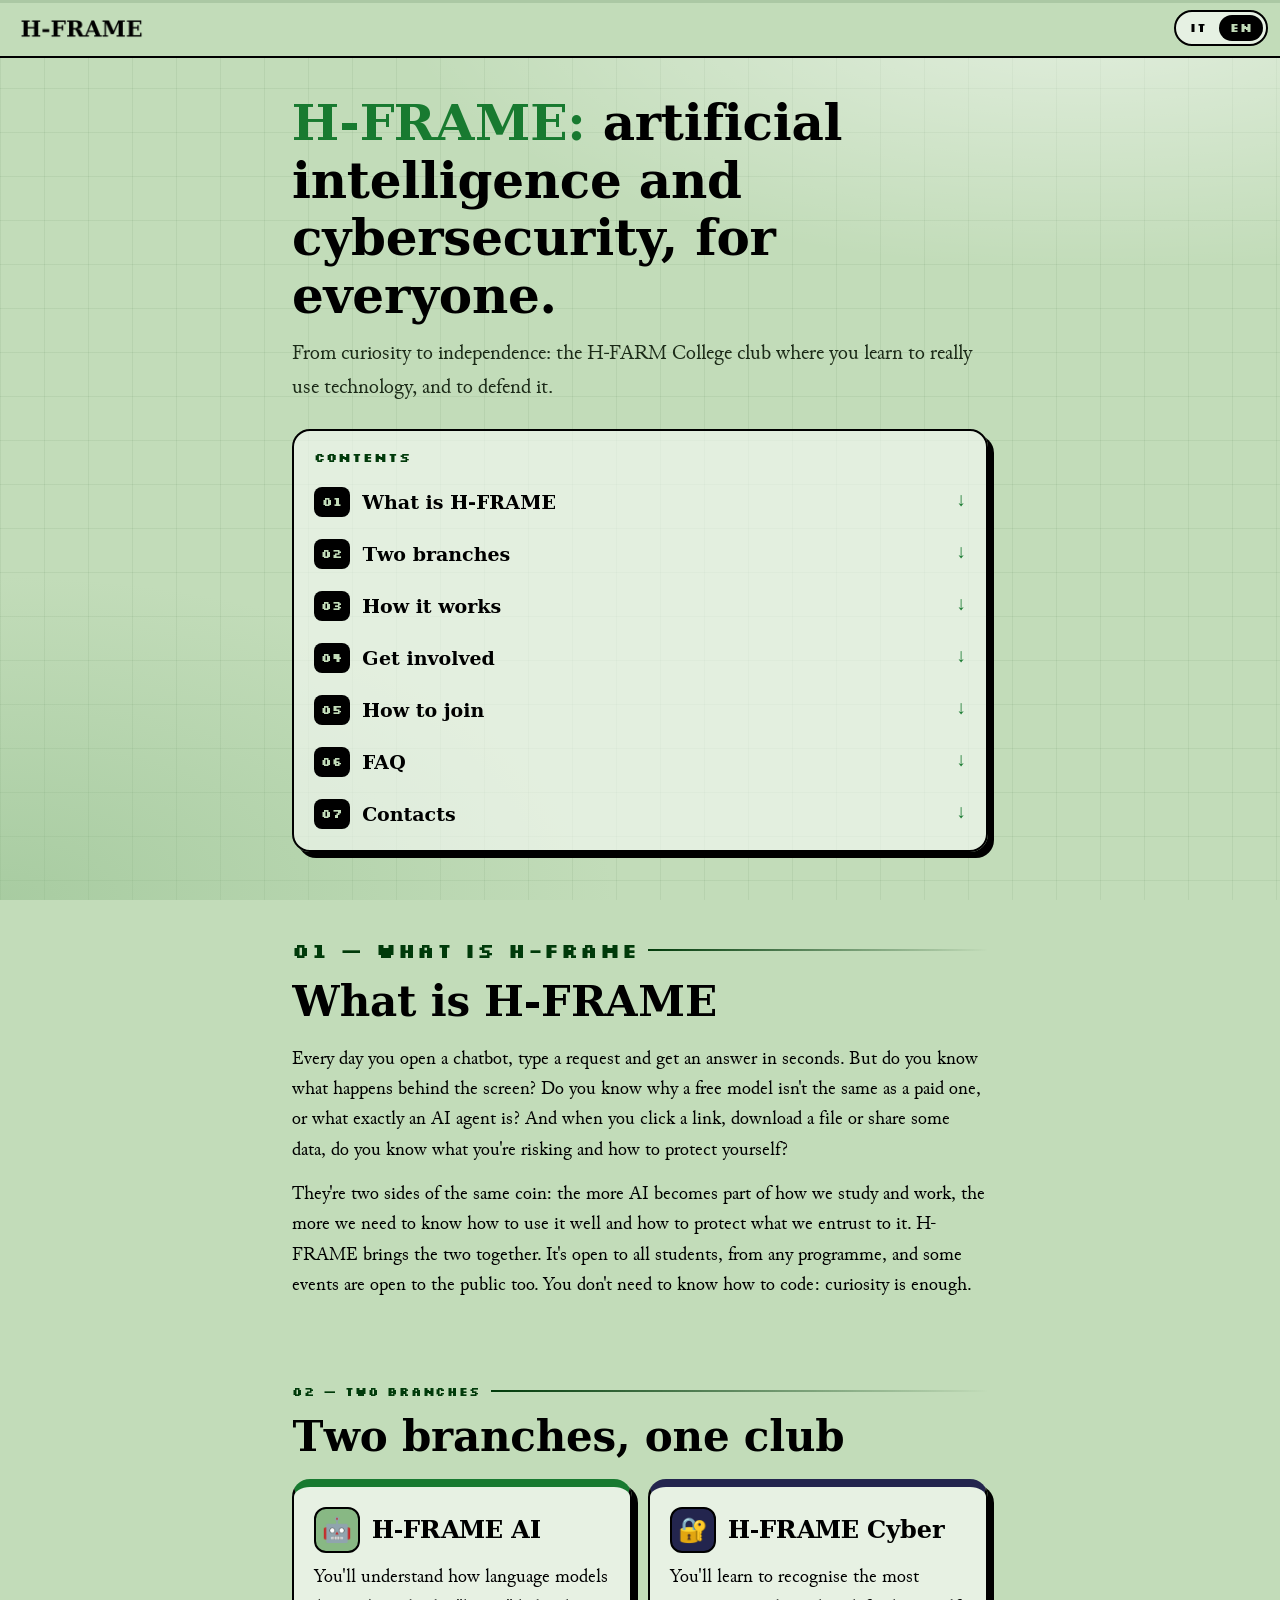
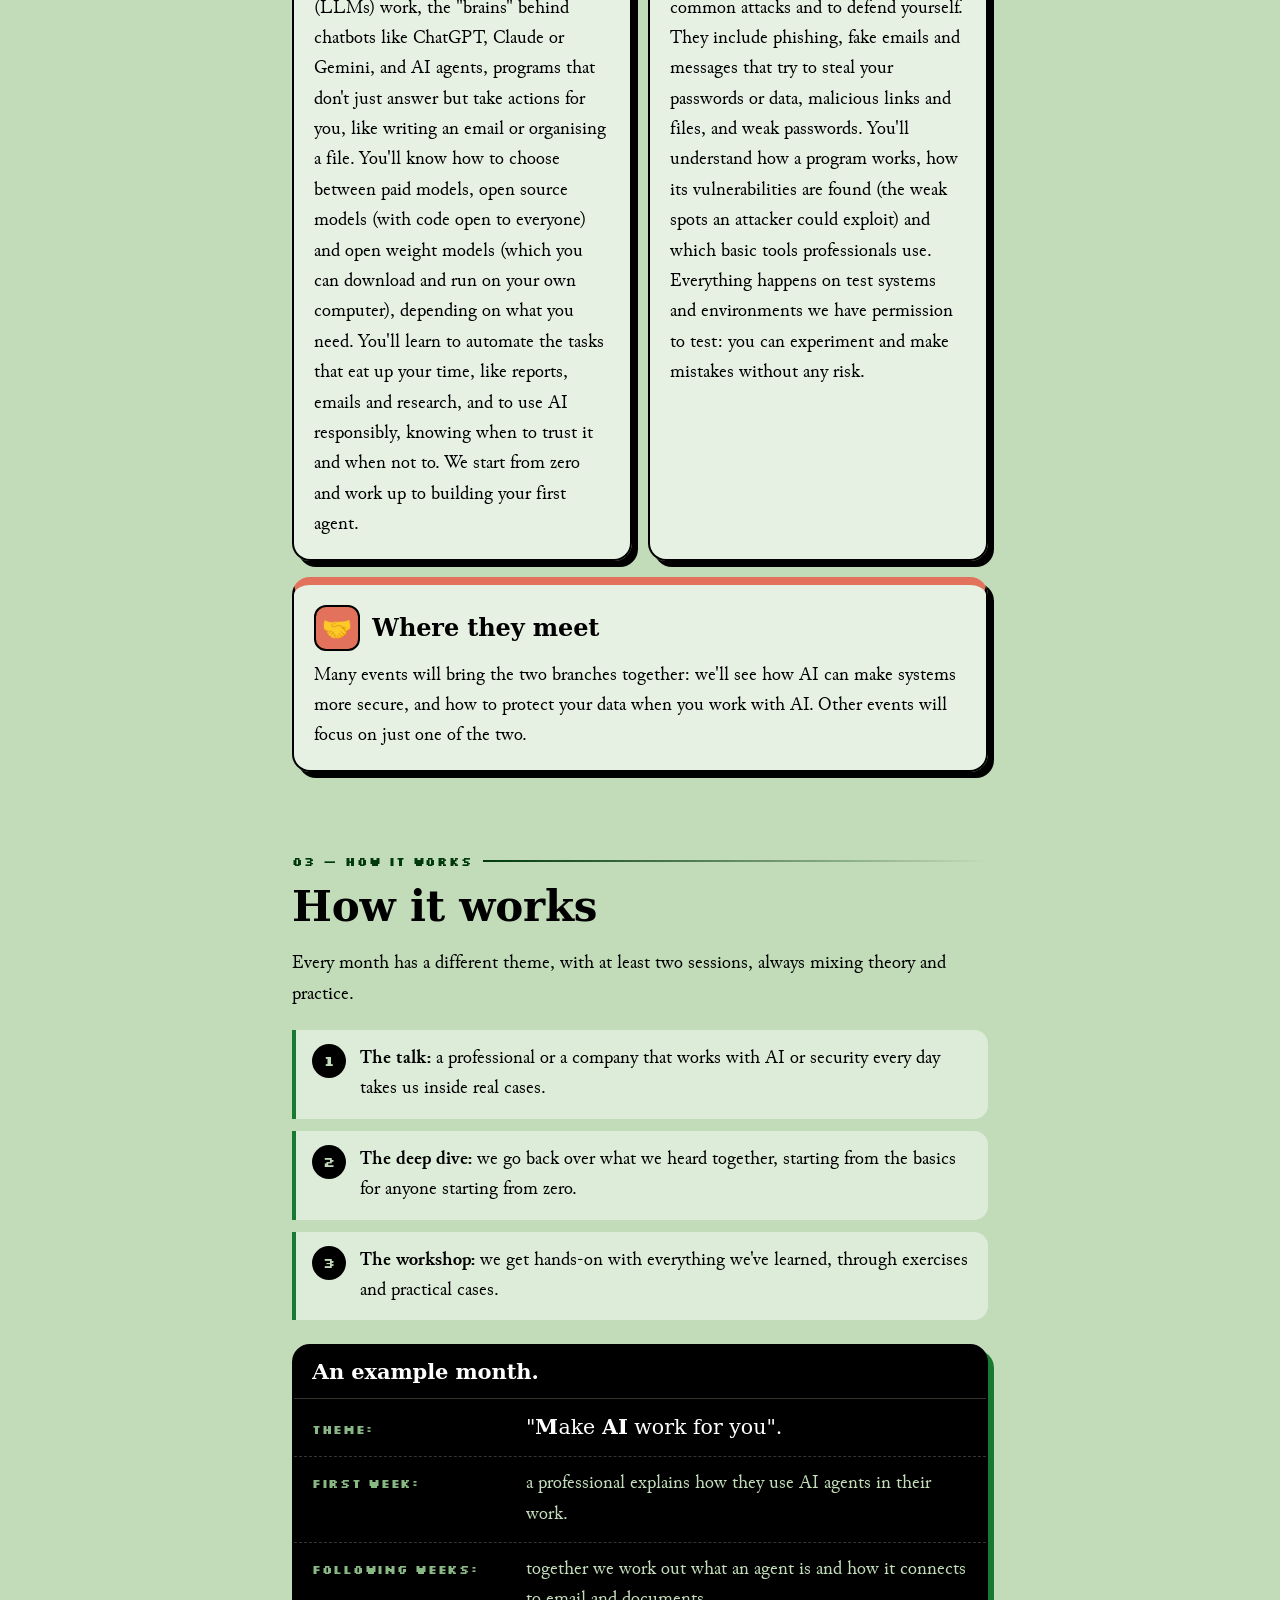
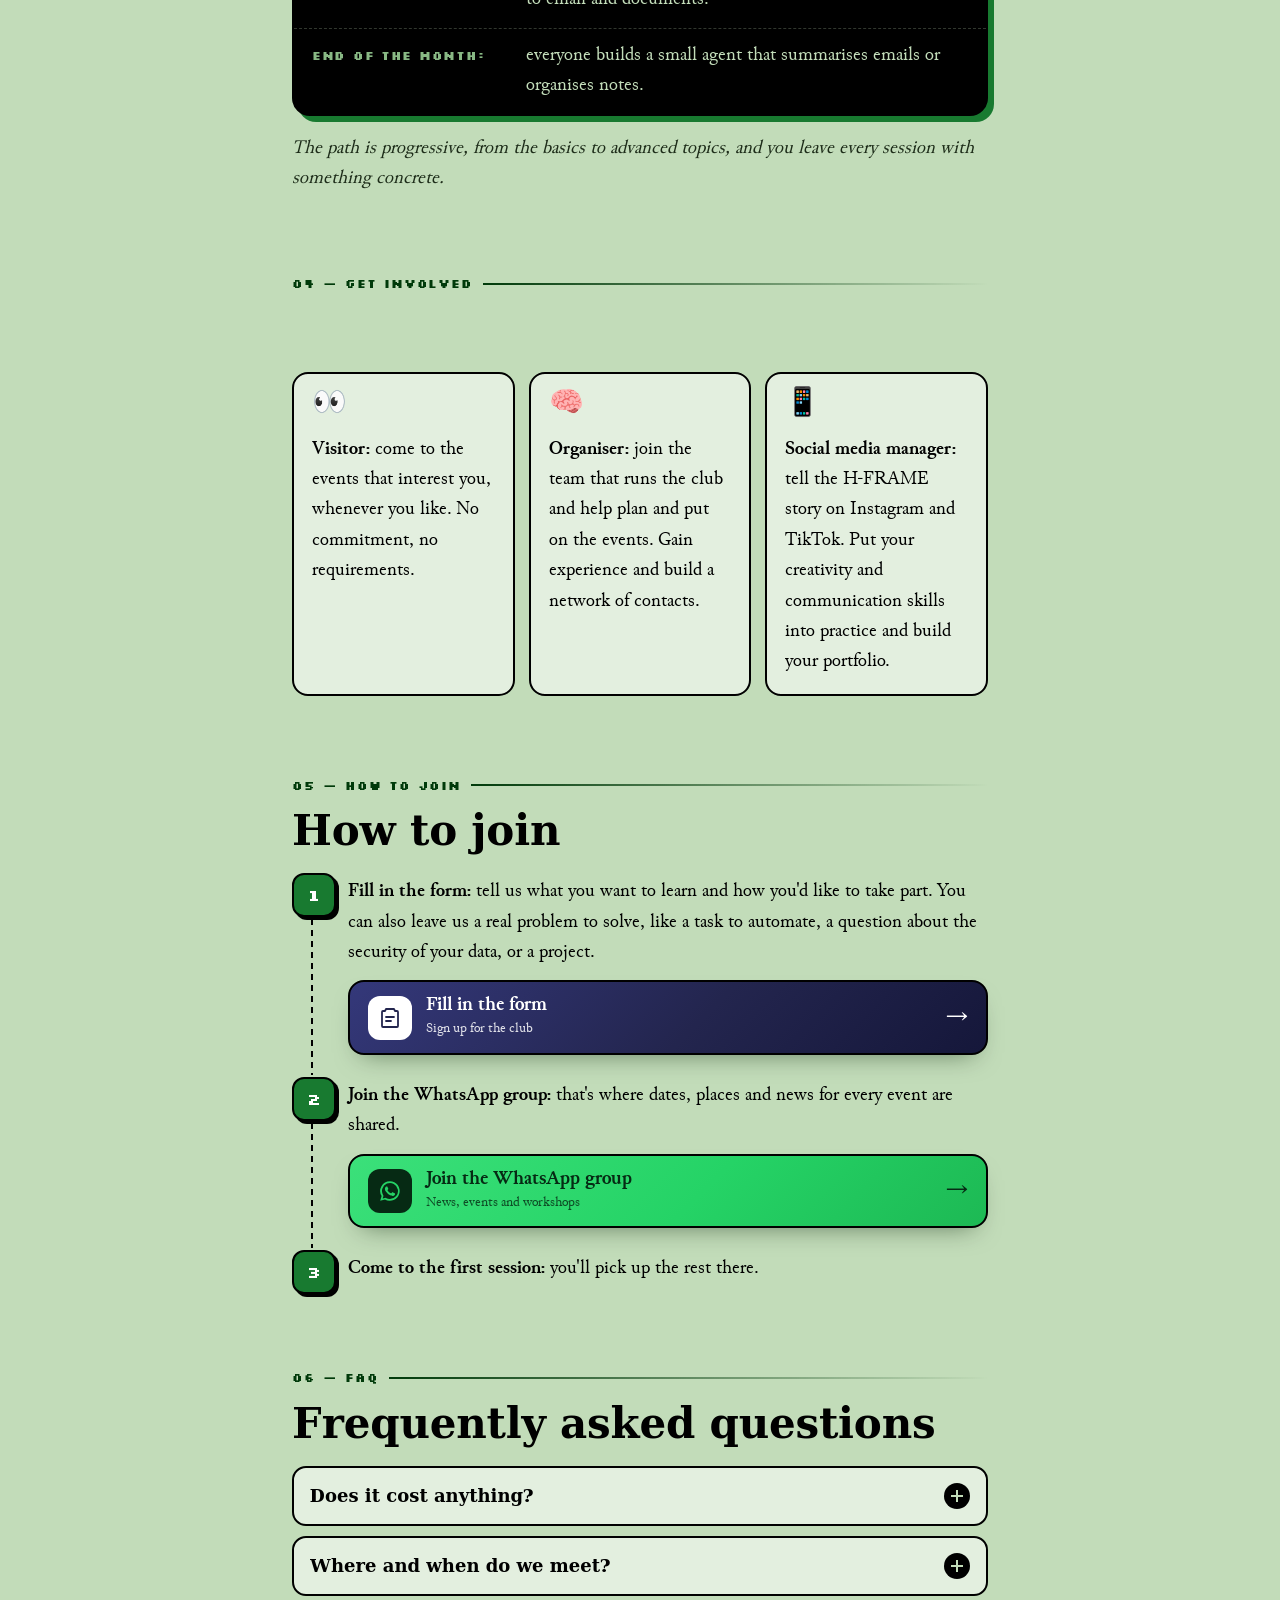
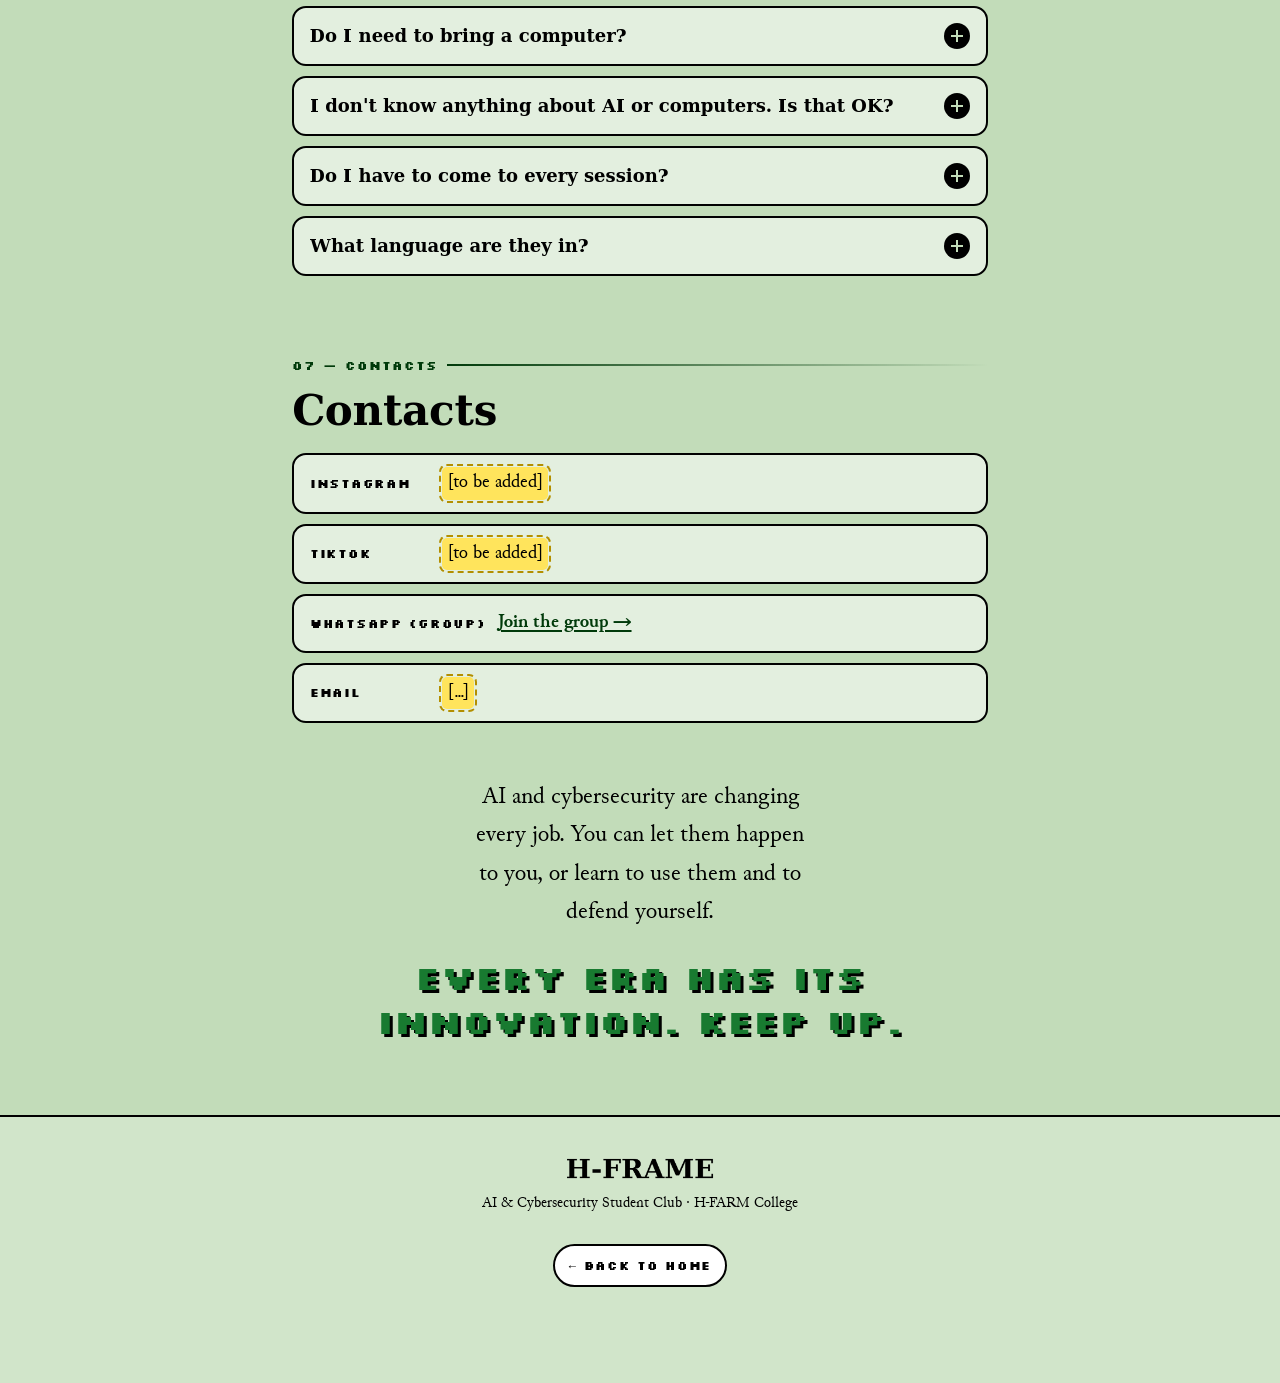
==== info/index.html @ e85f63c5 "Pagina info (Scopri di più) + pulsante in home" ====
<!doctype html>
<html lang="it">
<head>
<meta charset="utf-8">
<meta name="viewport" content="width=device-width, initial-scale=1, viewport-fit=cover">
<title>Info · H-FRAME · AI &amp; Cybersecurity Club</title>
<meta name="description" content="Tutto su H-FRAME, il club di H-FARM College per AI e cybersecurity: cos'è, come funziona, come partecipare e come entrare.">
<meta name="theme-color" content="#C2DCB9">
<meta property="og:title" content="Info · H-FRAME · AI & Cybersecurity Club">
<meta property="og:description" content="Tutto su H-FRAME: cos'è, come funziona, come partecipare e come entrare.">
<meta property="og:image" content="https://gudamee.github.io/h-frame/assets/og-v4.png">
<meta property="og:url" content="https://gudamee.github.io/h-frame/info/">
<meta property="og:type" content="website">
<meta name="twitter:card" content="summary_large_image">
<link rel="icon" href="../assets/favicon-v4.png">
<link rel="apple-touch-icon" href="../assets/apple-touch-icon-v4.png">
<link rel="preload" href="../assets/fonts/JunicodeVF-Roman-latin.woff2" as="font" type="font/woff2" crossorigin>
<link rel="preload" href="../assets/fonts/DejaVuSerif-Bold-sub.woff2" as="font" type="font/woff2" crossorigin>
<link rel="preload" href="../assets/fonts/Silkscreen-Bold.woff2" as="font" type="font/woff2" crossorigin>
<link rel="stylesheet" href="info.css">
<script src="../config.js"></script>
<script src="info-i18n.js"></script>
<script>/* lingua: stessa scelta della home (localStorage "hframe-lang"), oppure ?lang=it|en */
(function(){var l=null;try{l=localStorage.getItem("hframe-lang")}catch(e){}
var q=new URLSearchParams(location.search).get("lang");if(q==="it"||q==="en")l=q;
if(l!=="it"&&l!=="en")l=(navigator.language||"it").toLowerCase().indexOf("it")===0?"it":"en";
var d=document.documentElement;d.lang=l;d.dataset.lang=l})();</script>
</head>
<body>
<div class="bgfx" aria-hidden="true"></div>
<div class="progress" aria-hidden="true"><span></span></div>

<header class="top">
  <a class="home" href="../" data-i18n-attr="aria-label:home" aria-label="Torna alla home">
    <img src="../assets/hframe-logo-v4.png" alt="H-FRAME" width="2048" height="316">
  </a>
  <div class="lang-toggle" role="group" data-i18n-attr="aria-label:toggleLabel" aria-label="Lingua">
    <button type="button" data-set="it" aria-label="Italiano">IT</button>
    <button type="button" data-set="en" aria-label="English">EN</button>
  </div>
</header>

<main id="content"><!-- contenuto generato da info.js con i testi di info-i18n.js --></main>

<footer class="foot">
  <a class="foot-home" href="../"><img src="../assets/hframe-logo-v4.png" alt="H-FRAME" width="2048" height="316" loading="lazy"></a>
  <p data-i18n="footer">Club studentesco di AI &amp; Cybersecurity · H-FARM College</p>
  <p><a class="back" href="../" data-i18n="backHome">← Torna alla home</a></p>
</footer>

<!-- pulsante "Indice" sempre raggiungibile -->
<button type="button" class="toc-fab" aria-expanded="false" aria-controls="tocSheet">
  <svg viewBox="0 0 24 24" aria-hidden="true"><path d="M4 6h16M4 12h16M4 18h10"/></svg>
  <span class="lbl" data-i18n="tocBtn">Indice</span><span class="cur"></span>
</button>
<div class="toc-sheet" id="tocSheet" hidden>
  <div class="sheet-card" role="dialog" aria-modal="true" aria-labelledby="sheetTitle">
    <div class="sheet-head"><p id="sheetTitle" data-i18n="tocTitle">Indice</p><button type="button" class="sheet-x" data-i18n-attr="aria-label:close" aria-label="Chiudi">✕</button></div>
    <ol class="sheet-list"></ol>
  </div>
</div>

<script src="info.js"></script>
</body>
</html>
---- info/info.css ----
/* =====================================================================
   H-FRAME — pagina INFO. Stessa identità della home:
   sfondo #C2DCB9, testo nero, titoli DejaVu Serif Bold ("HFrame Serif"),
   testo Junicode, etichette Silkscreen; accenti #187A30 #003A0A #88B884.
   Leggera: niente canvas, solo CSS + un piccolo JS.
   ===================================================================== */
:root{
  --bg:#C2DCB9; --bg-l:#D6EACF; --green:#187A30; --green-d:#003A0A; --sage:#88B884; --sage-l:#C3DCB8; --white:#fff;
  --navy:#23254E; --terra:#E2725B;
  --ease:cubic-bezier(.2,.8,.2,1);
  --serif:"Junicode",Georgia,"Times New Roman",serif;
  --title:"HFrame Serif","DejaVu Serif",Georgia,serif;
  --pixel:"Silkscreen","Courier New",monospace;
  --head-h:58px;
}
@font-face{font-family:"Junicode";src:url(../assets/fonts/JunicodeVF-Roman-latin.woff2) format("woff2");font-weight:300 700;font-stretch:75% 125%;font-display:swap}
@font-face{font-family:"HFrame Serif";src:url(../assets/fonts/DejaVuSerif-Bold-sub.woff2) format("woff2");font-weight:700;font-display:swap}
@font-face{font-family:"Silkscreen";src:url(../assets/fonts/Silkscreen-Regular.woff2) format("woff2");font-weight:400;font-display:swap}
@font-face{font-family:"Silkscreen";src:url(../assets/fonts/Silkscreen-Bold.woff2) format("woff2");font-weight:700;font-display:swap}

*{box-sizing:border-box;margin:0;padding:0}
html{-webkit-text-size-adjust:100%;overflow-x:clip;scroll-behavior:smooth;scroll-padding-top:calc(var(--head-h) + 18px)}
body{font-family:var(--serif);color:#000;background:var(--bg);overflow-x:clip;-webkit-font-smoothing:antialiased;
  font-size:clamp(17px,4.4vw,19px);line-height:1.6}
a{color:inherit}
img{display:block;max-width:100%}

/* sfondo: gradiente + griglia "circuito" leggerissima (statica) */
.bgfx{position:fixed;inset:0;z-index:-1;pointer-events:none;
  background:
    radial-gradient(90% 50% at 85% 0%,rgba(255,255,255,.55),transparent 60%),
    radial-gradient(80% 60% at 0% 100%,rgba(136,184,132,.45),transparent 60%),
    linear-gradient(rgba(0,58,10,.06) 1px,transparent 1px) 0 0/44px 44px,
    linear-gradient(90deg,rgba(0,58,10,.06) 1px,transparent 1px) 0 0/44px 44px,
    var(--bg)}
.progress{position:fixed;top:0;left:0;right:0;height:3px;z-index:70;background:rgba(0,58,10,.12)}
.progress span{display:block;height:100%;transform-origin:0 50%;transform:scaleX(0);
  background:linear-gradient(90deg,#000,var(--green-d),var(--green))}

/* ---------- header ---------- */
.top{position:sticky;top:0;z-index:60;height:var(--head-h);display:flex;align-items:center;justify-content:space-between;
  padding:0 12px 0 16px;padding-top:env(safe-area-inset-top);background:var(--bg);border-bottom:2px solid #000}
.home{display:block;padding:8px 4px;border-radius:8px}
.home img{height:19px;width:auto;transition:transform .35s var(--ease)}
.home:hover img,.home:focus-visible img{transform:translateX(-3px)}
.home:focus-visible{outline:3px solid var(--green);outline-offset:2px}
.lang-toggle{display:flex;padding:3px;gap:2px;border:2px solid #000;border-radius:999px;background:rgba(255,255,255,.6)}
.lang-toggle button{appearance:none;border:0;cursor:pointer;font:700 12px/1 var(--pixel);letter-spacing:.04em;
  padding:7px 11px;border-radius:999px;background:transparent;color:#000;transition:background .25s,color .25s}
.lang-toggle button[aria-pressed="true"]{background:#000;color:var(--bg)}

/* ---------- layout ---------- */
main{width:min(100%,760px);margin:0 auto;padding:0 20px}
section{padding:56px 0 8px}
.kicker{font-family:var(--pixel);font-weight:700;font-size:12px;letter-spacing:.08em;text-transform:uppercase;color:var(--green-d);
  display:flex;align-items:center;gap:10px;margin-bottom:12px}
.kicker::after{content:"";flex:1;height:2px;background:linear-gradient(90deg,var(--green-d),transparent)}
h1,h2,h3{font-family:var(--title);font-weight:700;line-height:1.15;letter-spacing:-.005em}
h2{font-size:clamp(28px,7.4vw,42px);margin-bottom:18px}
h3{font-size:clamp(20px,5.2vw,24px)}
p+p{margin-top:14px}
strong{font-weight:700}

/* ---------- hero + indice ---------- */
.hero{padding:30px 0 10px}
.hero h1{font-size:clamp(27px,7.6vw,50px);margin:6px 0 14px}
.hero h1 .hl{color:var(--green)}
.hero .sub{font-size:clamp(17px,4.6vw,21px);color:#1C2B18}
.toc{margin-top:24px;border:2px solid #000;border-radius:18px;background:rgba(255,255,255,.55);box-shadow:6px 6px 0 #000;padding:16px 10px 10px}
.toc-title{font-family:var(--pixel);font-weight:700;font-size:13px;letter-spacing:.08em;text-transform:uppercase;padding:0 10px 8px;color:var(--green-d)}
.toc ol,.sheet-list{list-style:none;counter-reset:t}
.toc a,.sheet-list a{counter-increment:t;display:flex;align-items:center;gap:12px;padding:11px 10px;border-radius:12px;text-decoration:none;
  font-family:var(--title);font-weight:700;font-size:clamp(17px,4.6vw,19px);line-height:1.2;transition:background .25s,transform .25s var(--ease)}
.toc a::before,.sheet-list a::before{content:counter(t,decimal-leading-zero);flex:none;width:36px;height:30px;display:grid;place-items:center;
  font:700 12px/1 var(--pixel);border-radius:8px;background:#000;color:var(--bg)}
.toc a::after,.sheet-list a::after{content:"↓";margin-left:auto;font-family:var(--serif);color:var(--green);transition:transform .25s var(--ease)}
.toc a:hover,.toc a:focus-visible,.sheet-list a:hover,.sheet-list a:focus-visible{background:rgba(24,122,48,.12);outline:none}
.toc a:hover::after,.sheet-list a:hover::after{transform:translateY(3px)}
.sheet-list a.on{background:#000;color:var(--bg)}
.sheet-list a.on::before{background:var(--green);color:#fff}
.sheet-list a.on::after{color:var(--sage)}

/* ---------- 1. cos'è ---------- */
.lead p:first-child{font-size:1.06em}
.lead p:first-child::first-letter{font-family:var(--title);float:left;font-size:3.3em;line-height:.9;padding:6px 10px 0 0;color:var(--green)}

/* ---------- 2. branche ---------- */
.cards{display:grid;gap:16px}
.card{position:relative;border:2px solid #000;border-radius:18px;padding:20px 20px 18px;background:rgba(255,255,255,.6);box-shadow:6px 6px 0 #000}
.card h3{display:flex;align-items:center;gap:12px;margin-bottom:10px}
.card .emo{flex:none;width:46px;height:46px;border-radius:12px;display:grid;place-items:center;font-size:24px;border:2px solid #000}
.card.ai .emo{background:var(--sage)}
.card.cyber .emo{background:var(--navy)}
.card.both .emo{background:var(--terra)}
.card.ai{border-top:8px solid var(--green)}
.card.cyber{border-top:8px solid var(--navy)}
.card.both{border-top:8px solid var(--terra)}
@media (min-width:760px){.cards{grid-template-columns:1fr 1fr}.card.both{grid-column:1/-1}}

/* ---------- 3. come funziona ---------- */
.steps{list-style:none;counter-reset:s;display:grid;gap:12px;margin:20px 0}
.steps li{counter-increment:s;display:flex;gap:14px;align-items:flex-start;padding:14px 16px;border-left:4px solid var(--green);background:rgba(255,255,255,.45);border-radius:0 14px 14px 0}
.steps li::before{content:counter(s);flex:none;width:34px;height:34px;border-radius:50%;display:grid;place-items:center;background:#000;color:var(--bg);font:700 14px/1 var(--pixel)}
.month{margin:24px 0 18px;border:2px solid #000;border-radius:18px;overflow:hidden;background:#000;color:var(--bg);box-shadow:6px 6px 0 var(--green)}
.month h3{padding:14px 18px;font-size:clamp(18px,4.8vw,21px);color:#fff;border-bottom:1px solid rgba(195,220,184,.25)}
.month ol{list-style:none}
.month li{display:grid;grid-template-columns:1fr;gap:2px;padding:12px 18px;border-top:1px dashed rgba(195,220,184,.25)}
.month li:first-child{border-top:0}
.month li strong{font-family:var(--pixel);font-size:12px;letter-spacing:.06em;text-transform:uppercase;color:var(--sage)}
.month li:first-child span{font-family:var(--title);font-size:1.08em;color:#fff}
@media (min-width:640px){.month li{grid-template-columns:200px 1fr;gap:14px;align-items:baseline}}
.note{font-style:italic;color:#1C2B18}

/* ---------- 4. partecipa ---------- */
.roles{display:grid;gap:14px}
.role{display:flex;gap:14px;align-items:flex-start;padding:16px 18px;border:2px solid #000;border-radius:16px;background:rgba(255,255,255,.55)}
.role .emo{flex:none;font-size:28px;line-height:1.1}
@media (min-width:760px){.roles{grid-template-columns:repeat(3,1fr)}.role{flex-direction:column}}

/* ---------- 5. come si entra ---------- */
.enter{list-style:none;counter-reset:e;display:grid;gap:18px}
.enter>li{counter-increment:e;position:relative;padding:4px 0 4px 56px}
.enter>li::before{content:counter(e);position:absolute;left:0;top:0;width:40px;height:40px;border-radius:12px;display:grid;place-items:center;
  background:var(--green);color:#fff;font:700 16px/1 var(--pixel);border:2px solid #000;box-shadow:3px 3px 0 #000}
.enter>li:not(:last-child)::after{content:"";position:absolute;left:19px;top:46px;bottom:-16px;width:2px;background:repeating-linear-gradient(#000 0 6px,transparent 6px 11px)}
.enter .btn{margin-top:12px}

/* pulsanti (stessi della home) */
.btn{position:relative;overflow:hidden;display:flex;align-items:center;gap:14px;min-height:72px;padding:12px 18px;border-radius:16px;
  text-decoration:none;border:2px solid #000;box-shadow:0 12px 26px -14px rgba(0,30,5,.55);isolation:isolate;
  transition:transform .3s var(--ease),box-shadow .3s;-webkit-tap-highlight-color:transparent}
.btn::before{content:"";position:absolute;inset:0;z-index:-1;background:linear-gradient(110deg,transparent 30%,rgba(255,255,255,.35) 50%,transparent 70%);transform:translateX(-120%)}
.reveal.in .btn::before{animation:sweep 1.1s .35s var(--ease) both}
@keyframes sweep{to{transform:translateX(120%)}}
.btn:hover,.btn:focus-visible{transform:translateY(-2px);outline:none}
.btn:active{transform:scale(.97)}
.ico{flex:none;width:44px;height:44px;border-radius:12px;display:grid;place-items:center}
.ico svg{width:24px;height:24px;fill:none;stroke:currentColor;stroke-width:1.8;stroke-linecap:round;stroke-linejoin:round}
.ico svg.fill{fill:currentColor;stroke:none}
.txt{flex:1;display:flex;flex-direction:column;gap:1px;min-width:0}
.txt strong{font-size:clamp(17px,4.6vw,20px);line-height:1.15}
.txt small{font-size:14px}
.arr{font-size:22px;transition:transform .3s var(--ease)}
.btn:hover .arr{transform:translateX(5px)}
.btn.b-form{background:linear-gradient(135deg,#34387A,#23254E 55%,#15173A);color:#fff}
.btn.b-form .ico{background:#fff;color:#23254E}
.btn.b-form small{color:rgba(255,255,255,.85)}
.btn.b-wa{background:linear-gradient(135deg,#3BE07A,#25D366 55%,#1DB954);color:#062A14}
.btn.b-wa .ico{background:#062A14;color:#25D366}
.btn.b-wa small{color:rgba(6,42,20,.8)}

/* ---------- 6. FAQ (accordion) ---------- */
.faq{display:grid;gap:10px}
.faq details{border:2px solid #000;border-radius:14px;background:rgba(255,255,255,.55);overflow:hidden;transition:box-shadow .3s,background .3s}
.faq details[open]{background:rgba(255,255,255,.8);box-shadow:5px 5px 0 var(--green)}
.faq summary{list-style:none;cursor:pointer;display:flex;align-items:center;gap:12px;padding:15px 16px;font-family:var(--title);font-weight:700;
  font-size:clamp(16px,4.4vw,18px);line-height:1.25;-webkit-tap-highlight-color:transparent}
.faq summary::-webkit-details-marker{display:none}
.faq summary::after{content:"";flex:none;margin-left:auto;width:26px;height:26px;border-radius:50%;background:#000;
  -webkit-mask:none;transition:transform .35s var(--ease),background .3s;
  background-image:linear-gradient(var(--bg),var(--bg)),linear-gradient(var(--bg),var(--bg));
  background-size:12px 2px,2px 12px;background-position:center;background-repeat:no-repeat}
.faq details[open] summary::after{transform:rotate(135deg);background-color:var(--green)}
.faq summary:focus-visible{outline:3px solid var(--green);outline-offset:-3px}
.faq .ans{padding:0 16px 16px}
.faq details[open] .ans{animation:ansIn .4s var(--ease)}
@keyframes ansIn{from{opacity:0;transform:translateY(-6px)}}

/* ---------- 7. contatti ---------- */
.contacts{list-style:none;display:grid;gap:10px}
.contacts li{display:flex;align-items:center;gap:12px;flex-wrap:wrap;padding:12px 16px;border:2px solid #000;border-radius:14px;background:rgba(255,255,255,.55)}
.contacts .k{font-family:var(--pixel);font-weight:700;font-size:12px;letter-spacing:.06em;text-transform:uppercase;min-width:120px}
.contacts a{font-weight:700;color:var(--green-d);text-decoration-thickness:2px;text-underline-offset:3px;word-break:break-word}
.closing{margin:56px 0 64px;text-align:center}
.closing p:first-child{font-size:clamp(19px,5vw,24px);max-width:30ch;margin:0 auto}
.closing .punch{margin-top:22px;font-family:var(--pixel);font-weight:700;font-size:clamp(20px,6vw,34px);line-height:1.3;color:var(--green);
  text-shadow:3px 3px 0 #000;text-transform:uppercase}

/* segnaposto da completare: ben visibili */
mark.ph{background:#FFE45C;color:#000;padding:1px 5px;border-radius:5px;outline:2px dashed #B38F00;outline-offset:1px;box-decoration-break:clone;-webkit-box-decoration-break:clone}

/* ---------- footer ---------- */
.foot{text-align:center;padding:40px 24px calc(96px + env(safe-area-inset-bottom));border-top:2px solid #000;background:rgba(255,255,255,.25);font-size:15px}
.foot img{width:150px;height:auto;margin:0 auto 12px}
.back{display:inline-block;margin-top:14px;font-family:var(--pixel);font-weight:700;font-size:12px;letter-spacing:.06em;text-transform:uppercase;
  padding:10px 14px;border:2px solid #000;border-radius:999px;text-decoration:none;background:#fff}

/* ---------- pulsante Indice fisso + pannello ---------- */
.toc-fab{position:fixed;left:50%;bottom:calc(16px + env(safe-area-inset-bottom));z-index:65;display:flex;align-items:center;gap:8px;
  max-width:calc(100vw - 32px);padding:11px 16px;border:2px solid #000;border-radius:999px;background:#000;color:var(--bg);cursor:pointer;
  font:700 12px/1 var(--pixel);letter-spacing:.06em;text-transform:uppercase;box-shadow:0 10px 24px -8px rgba(0,30,5,.6);
  transform:translate(-50%,140%);opacity:0;transition:transform .45s var(--ease),opacity .3s}
.toc-fab.show{transform:translate(-50%,0);opacity:1}
.toc-fab svg{width:18px;height:18px;flex:none;fill:none;stroke:currentColor;stroke-width:2.4;stroke-linecap:round}
.toc-fab .cur{font-family:var(--serif);text-transform:none;letter-spacing:0;font-size:14px;font-weight:600;color:#fff;white-space:nowrap;overflow:hidden;text-overflow:ellipsis;max-width:46vw}
.toc-fab .cur:not(:empty)::before{content:"·";margin-right:8px;color:var(--sage)}
.toc-sheet{position:fixed;inset:0;z-index:80;background:rgba(0,20,4,.35);display:flex;align-items:flex-end;justify-content:center;padding:12px}
.toc-sheet[hidden]{display:none}
.sheet-card{width:min(100%,520px);background:var(--bg-l);border:2px solid #000;border-radius:20px;box-shadow:6px 6px 0 #000;padding:12px 10px 10px;
  margin-bottom:env(safe-area-inset-bottom);animation:sheetIn .35s var(--ease)}
@keyframes sheetIn{from{transform:translateY(30px);opacity:0}}
.sheet-head{display:flex;align-items:center;justify-content:space-between;padding:2px 8px 8px 10px}
.sheet-head p{font:700 13px/1 var(--pixel);letter-spacing:.08em;text-transform:uppercase;color:var(--green-d)}
.sheet-x{appearance:none;border:2px solid #000;background:#fff;border-radius:50%;width:34px;height:34px;cursor:pointer;font-size:15px}

/* ---------- comparsa allo scroll ---------- */
.reveal{opacity:0;transform:translateY(22px);transition:opacity .6s var(--ease),transform .6s var(--ease)}
.reveal.in{opacity:1;transform:none}
section:target h2{animation:flash 1.2s var(--ease)}
@keyframes flash{30%{color:var(--green)}}

@media (min-width:900px){
  main{padding:0 32px}
  section{padding-top:72px}
}
@media (prefers-reduced-motion:reduce){
  html{scroll-behavior:auto}
  *,*::before,*::after{animation:none!important;transition:none!important}
  .reveal{opacity:1;transform:none}
}
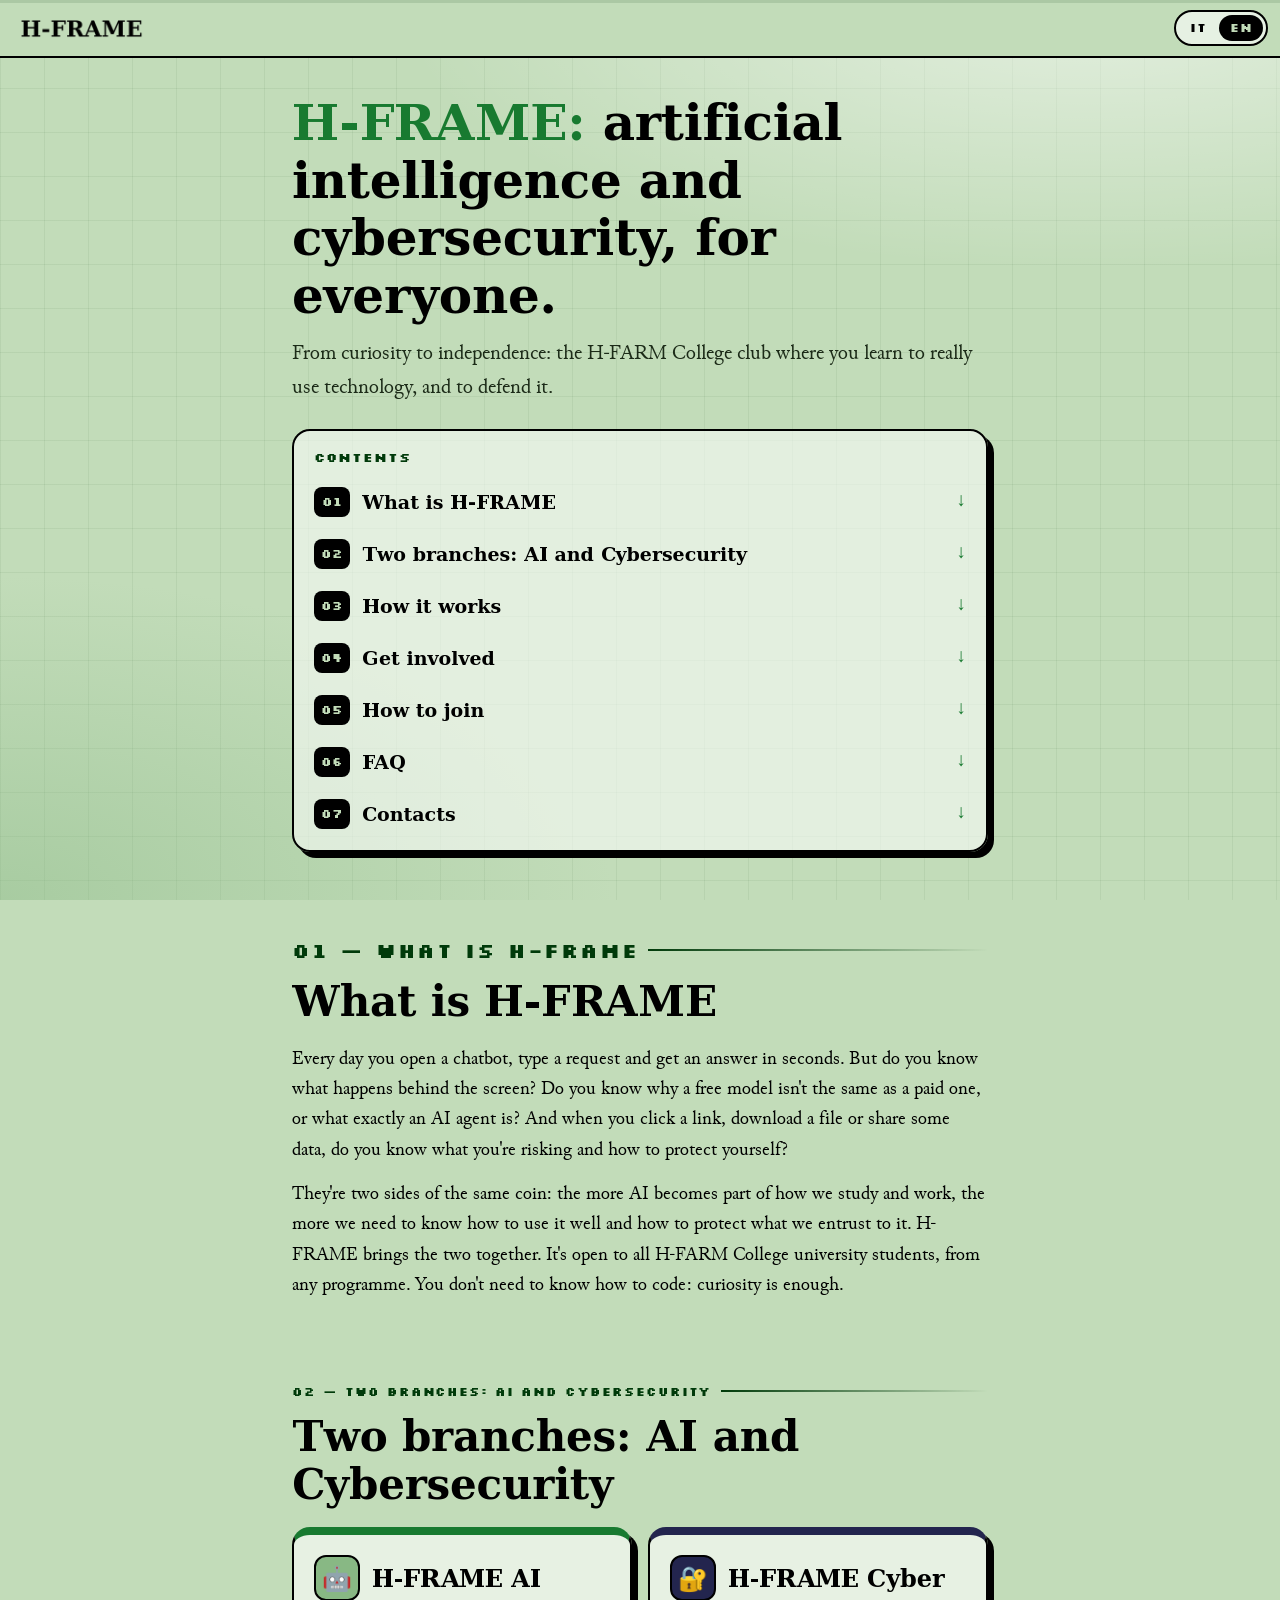
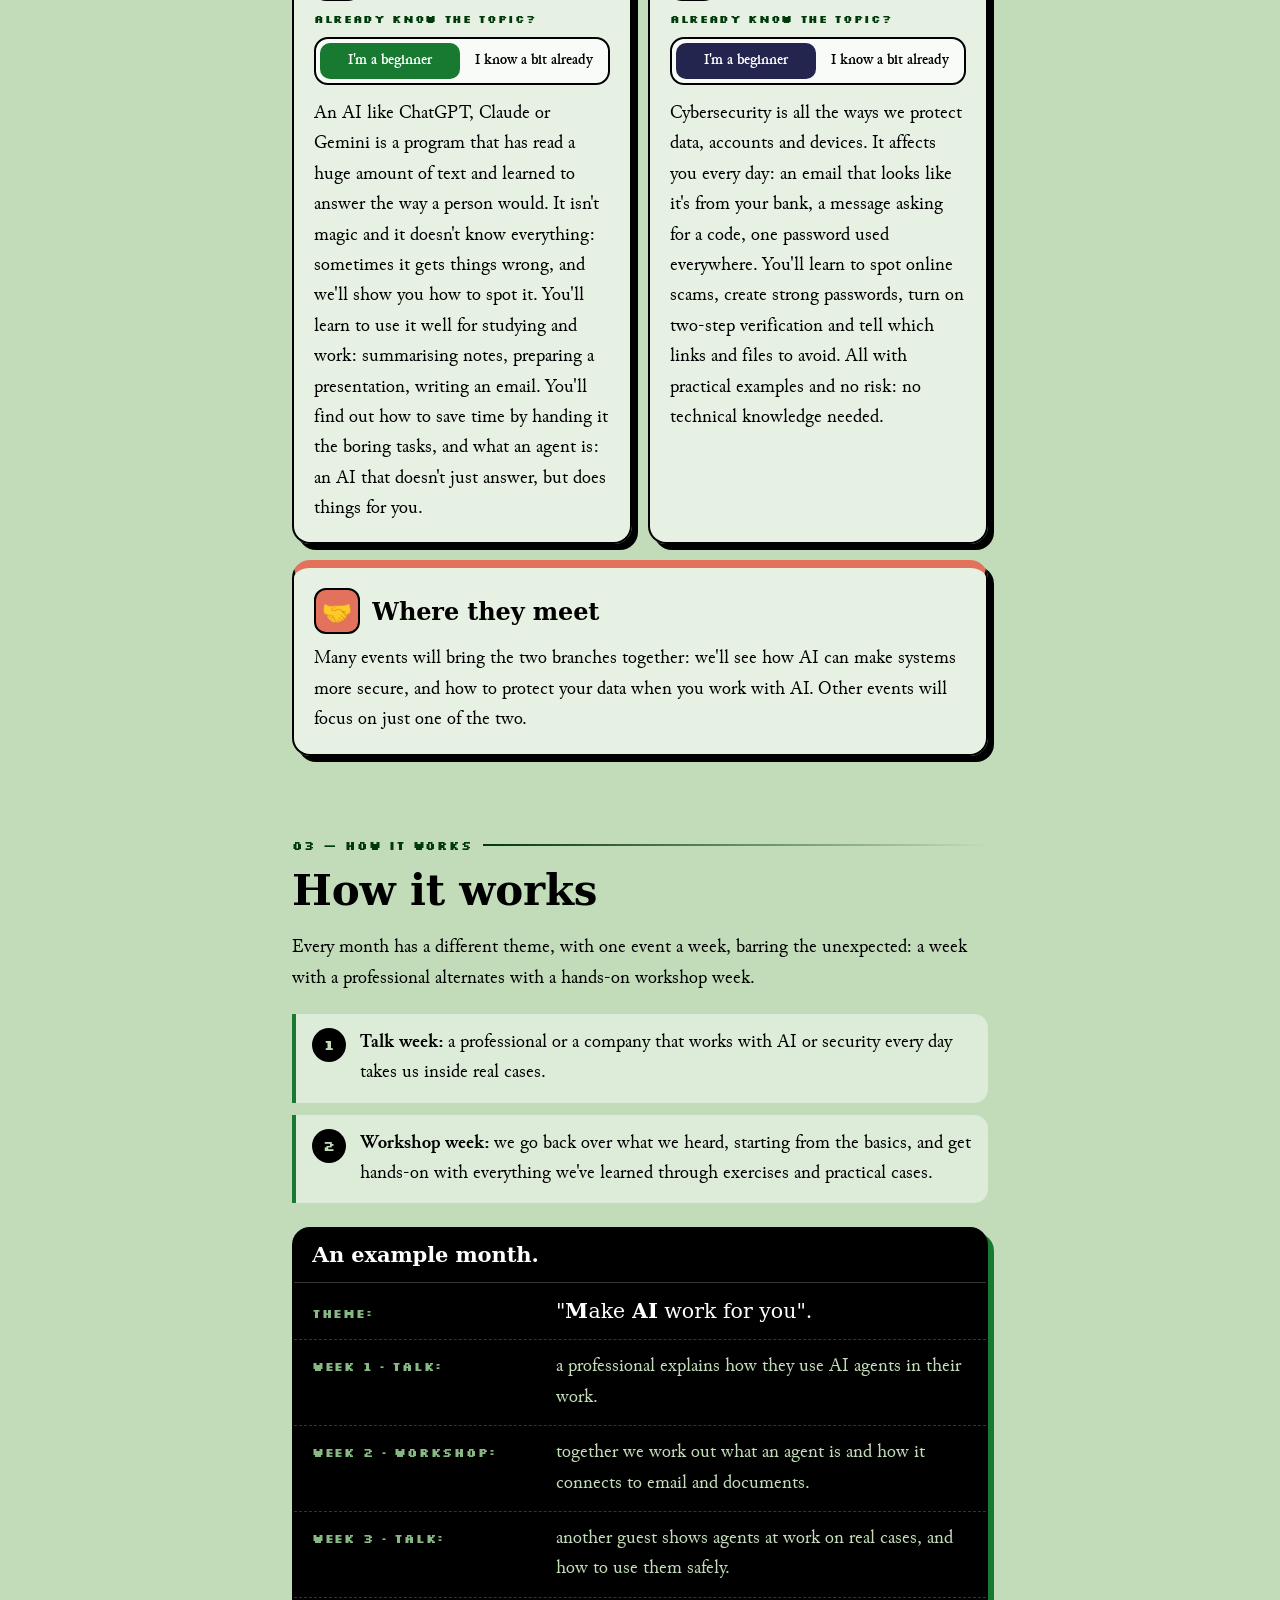
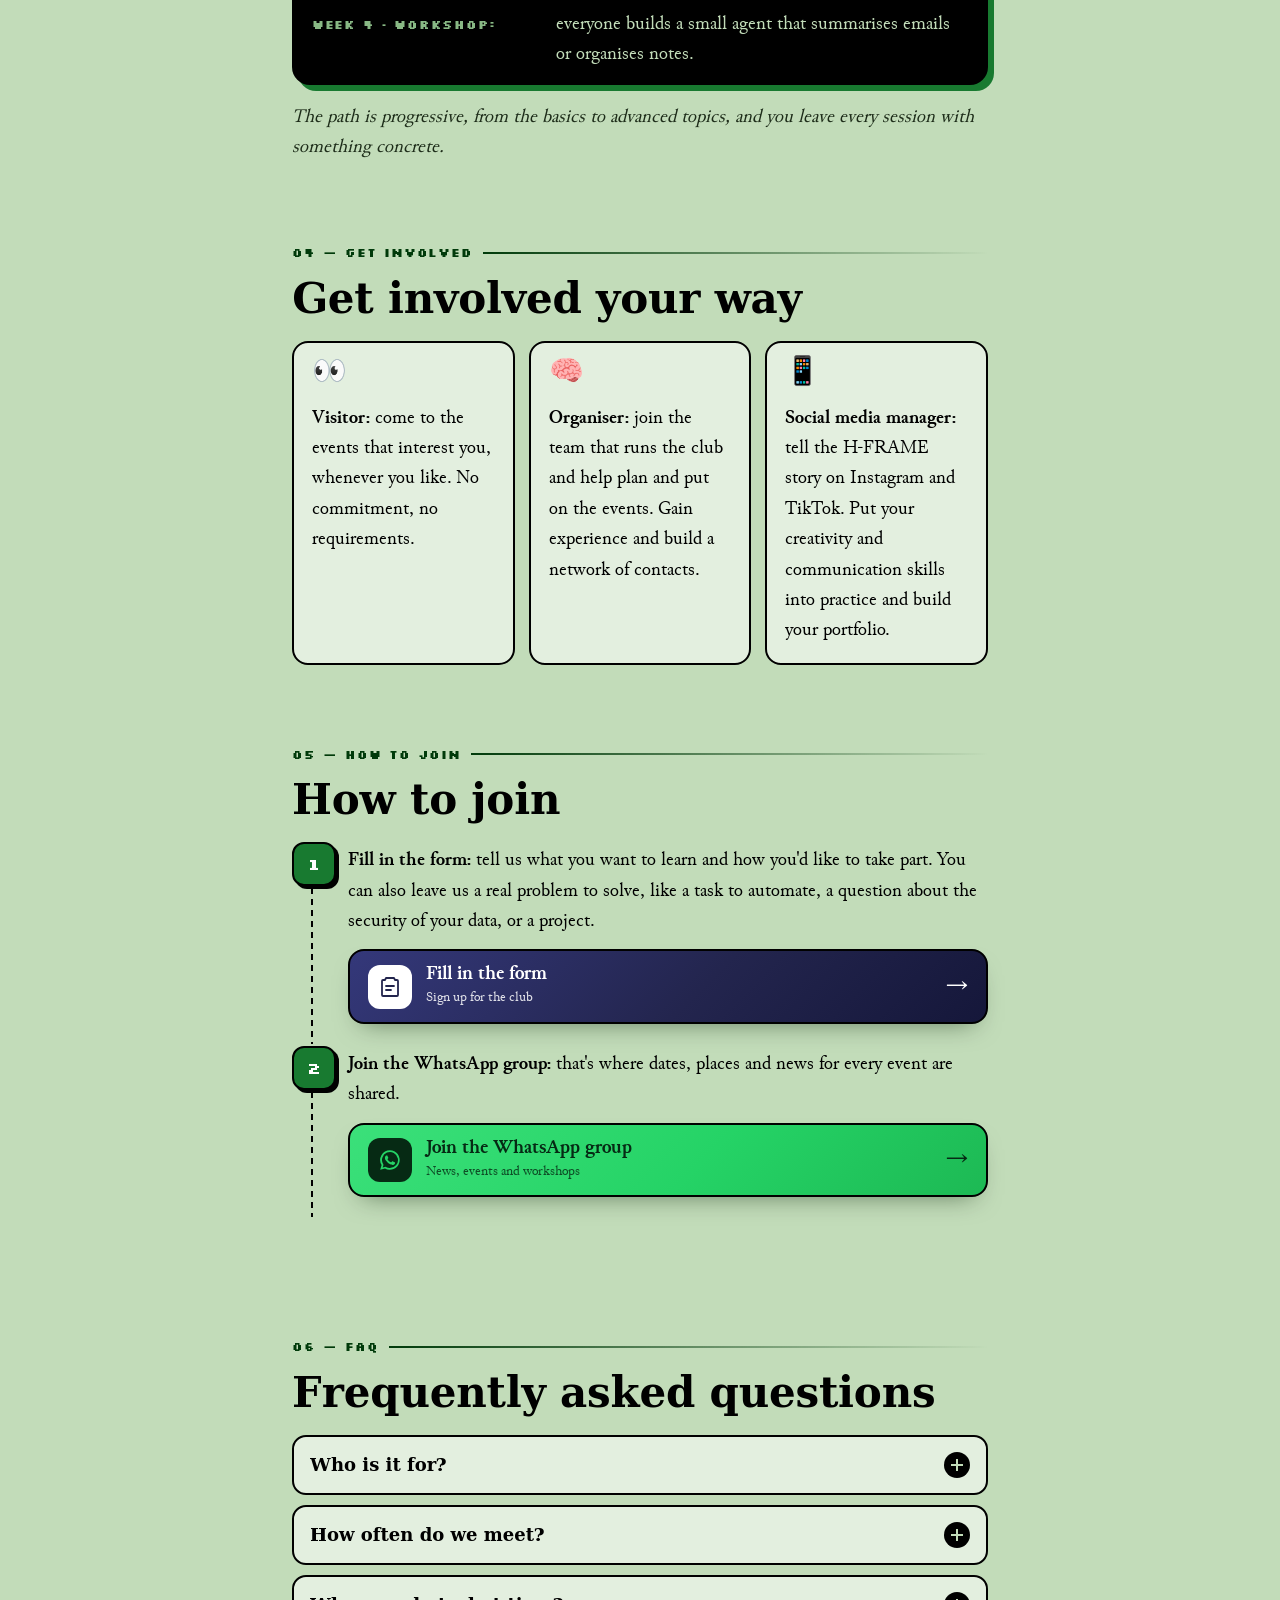
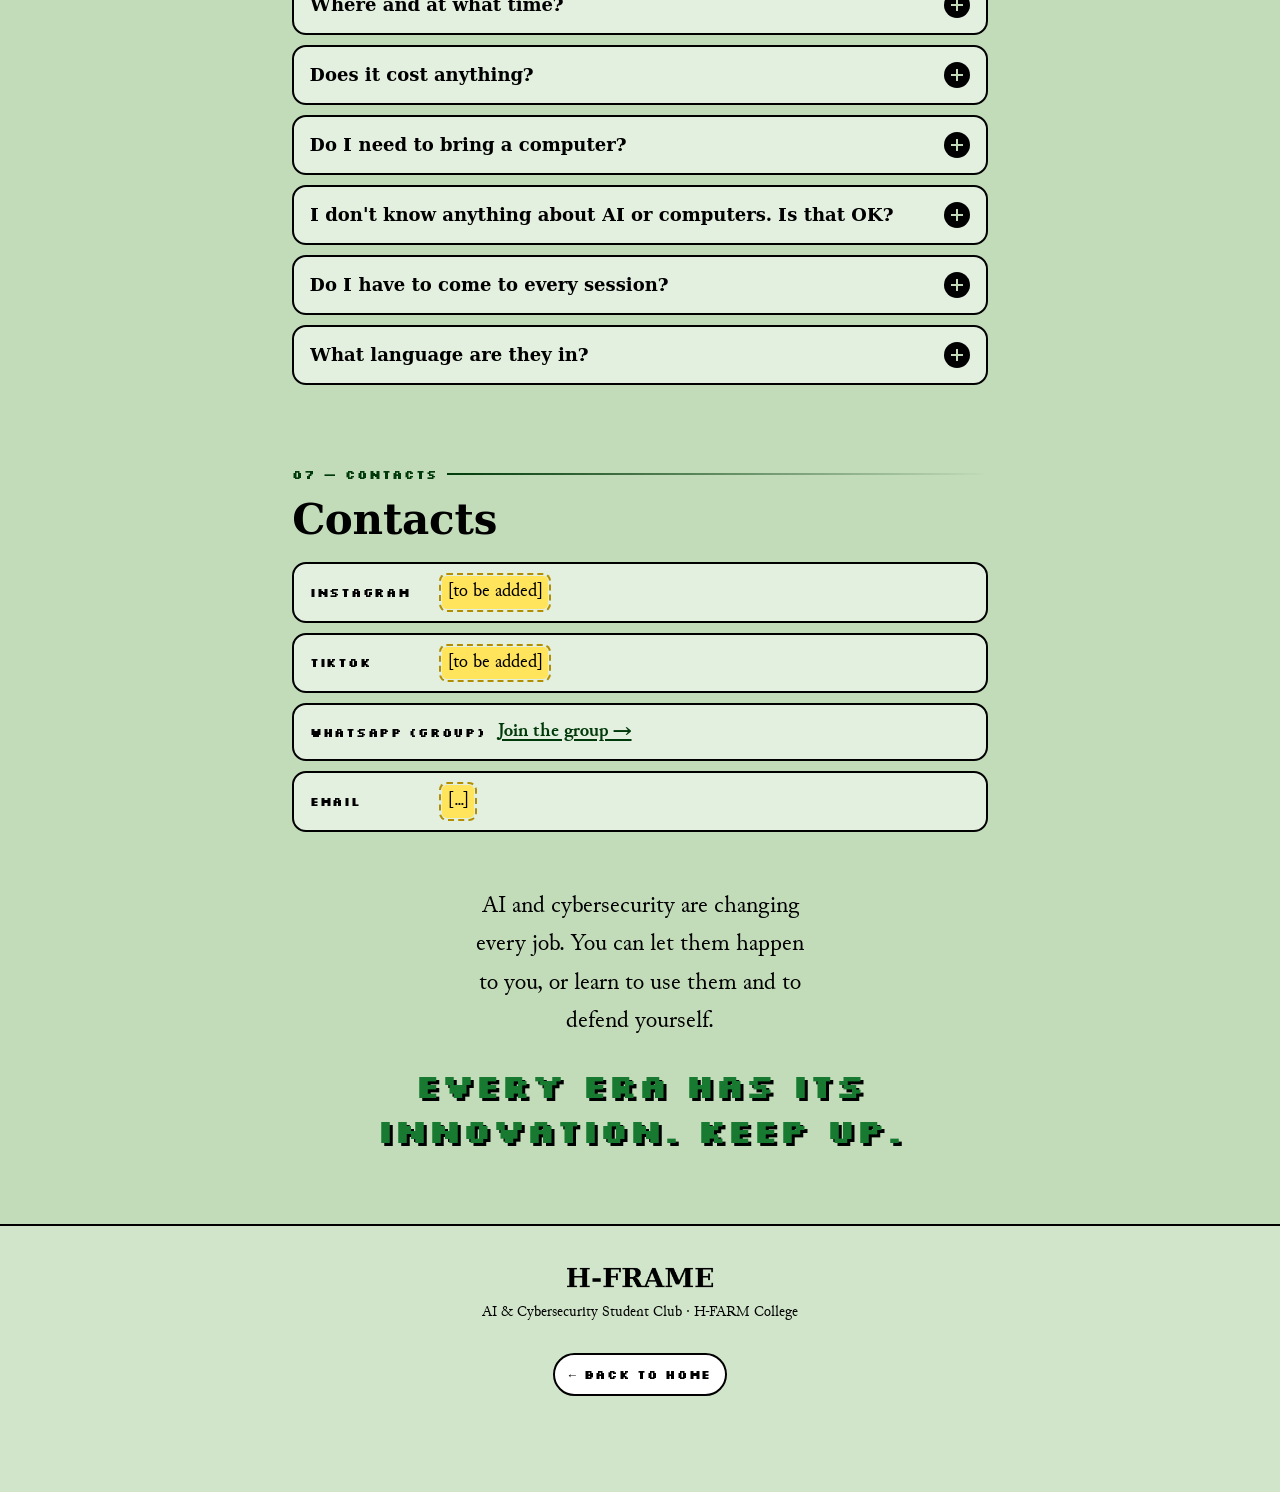
==== commit 27ad97cd: "Fix ricarica (loop animazione, scroll, comparse) + pagina info: livelli AI/Cyber, cadenza settimanal" ====
--- a/info/index.html
+++ b/info/index.html
@@ -17,9 +17,9 @@
 <link rel="preload" href="../assets/fonts/JunicodeVF-Roman-latin.woff2" as="font" type="font/woff2" crossorigin>
 <link rel="preload" href="../assets/fonts/DejaVuSerif-Bold-sub.woff2" as="font" type="font/woff2" crossorigin>
 <link rel="preload" href="../assets/fonts/Silkscreen-Bold.woff2" as="font" type="font/woff2" crossorigin>
-<link rel="stylesheet" href="info.css">
-<script src="../config.js"></script>
-<script src="info-i18n.js"></script>
+<link rel="stylesheet" href="info.css?v=20261115c">
+<script src="../config.js?v=20261115c"></script>
+<script src="info-i18n.js?v=20261115c"></script>
 <script>/* lingua: stessa scelta della home (localStorage "hframe-lang"), oppure ?lang=it|en */
 (function(){var l=null;try{l=localStorage.getItem("hframe-lang")}catch(e){}
 var q=new URLSearchParams(location.search).get("lang");if(q==="it"||q==="en")l=q;
@@ -60,6 +60,6 @@
   </div>
 </div>
 
-<script src="info.js"></script>
+<script src="info.js?v=20261115c"></script>
 </body>
 </html>
--- a/info/info.css
+++ b/info/info.css
@@ -19,7 +19,7 @@
 @font-face{font-family:"Silkscreen";src:url(../assets/fonts/Silkscreen-Bold.woff2) format("woff2");font-weight:700;font-display:swap}
 
 *{box-sizing:border-box;margin:0;padding:0}
-html{-webkit-text-size-adjust:100%;overflow-x:clip;scroll-behavior:smooth;scroll-padding-top:calc(var(--head-h) + 18px)}
+html{-webkit-text-size-adjust:100%;overflow-x:clip;scroll-padding-top:calc(var(--head-h) + 18px)}
 body{font-family:var(--serif);color:#000;background:var(--bg);overflow-x:clip;-webkit-font-smoothing:antialiased;
   font-size:clamp(17px,4.4vw,19px);line-height:1.6}
 a{color:inherit}
@@ -97,6 +97,20 @@
 .card.both{border-top:8px solid var(--terra)}
 @media (min-width:760px){.cards{grid-template-columns:1fr 1fr}.card.both{grid-column:1/-1}}
 
+/* livello di lettura (prime armi / ne so già qualcosa) */
+.lvl{margin:2px 0 14px}
+.lvl-q{font-family:var(--pixel);font-weight:700;font-size:11px;letter-spacing:.06em;text-transform:uppercase;color:var(--green-d);margin-bottom:8px}
+.lvl-btns{display:grid;grid-template-columns:1fr 1fr;gap:4px;padding:4px;border:2px solid #000;border-radius:14px;background:rgba(255,255,255,.7)}
+.lvl-btns button{appearance:none;border:0;cursor:pointer;border-radius:10px;padding:9px 8px;background:transparent;color:#000;
+  font:600 clamp(14px,3.8vw,15px)/1.2 var(--serif);transition:background .25s,color .25s,transform .2s var(--ease)}
+.lvl-btns button:hover{background:rgba(24,122,48,.12)}
+.lvl-btns button[aria-pressed="true"]{background:#000;color:#fff}
+.card.ai .lvl-btns button[aria-pressed="true"]{background:var(--green)}
+.card.cyber .lvl-btns button[aria-pressed="true"]{background:var(--navy)}
+.lvl-btns button:active{transform:scale(.97)}
+.lvl-btns button:focus-visible{outline:3px solid var(--green);outline-offset:1px}
+.lvl-body{overflow:hidden}
+
 /* ---------- 3. come funziona ---------- */
 .steps{list-style:none;counter-reset:s;display:grid;gap:12px;margin:20px 0}
 .steps li{counter-increment:s;display:flex;gap:14px;align-items:flex-start;padding:14px 16px;border-left:4px solid var(--green);background:rgba(255,255,255,.45);border-radius:0 14px 14px 0}
@@ -108,7 +122,7 @@
 .month li:first-child{border-top:0}
 .month li strong{font-family:var(--pixel);font-size:12px;letter-spacing:.06em;text-transform:uppercase;color:var(--sage)}
 .month li:first-child span{font-family:var(--title);font-size:1.08em;color:#fff}
-@media (min-width:640px){.month li{grid-template-columns:200px 1fr;gap:14px;align-items:baseline}}
+@media (min-width:640px){.month li{grid-template-columns:230px 1fr;gap:14px;align-items:baseline}}
 .note{font-style:italic;color:#1C2B18}
 
 /* ---------- 4. partecipa ---------- */
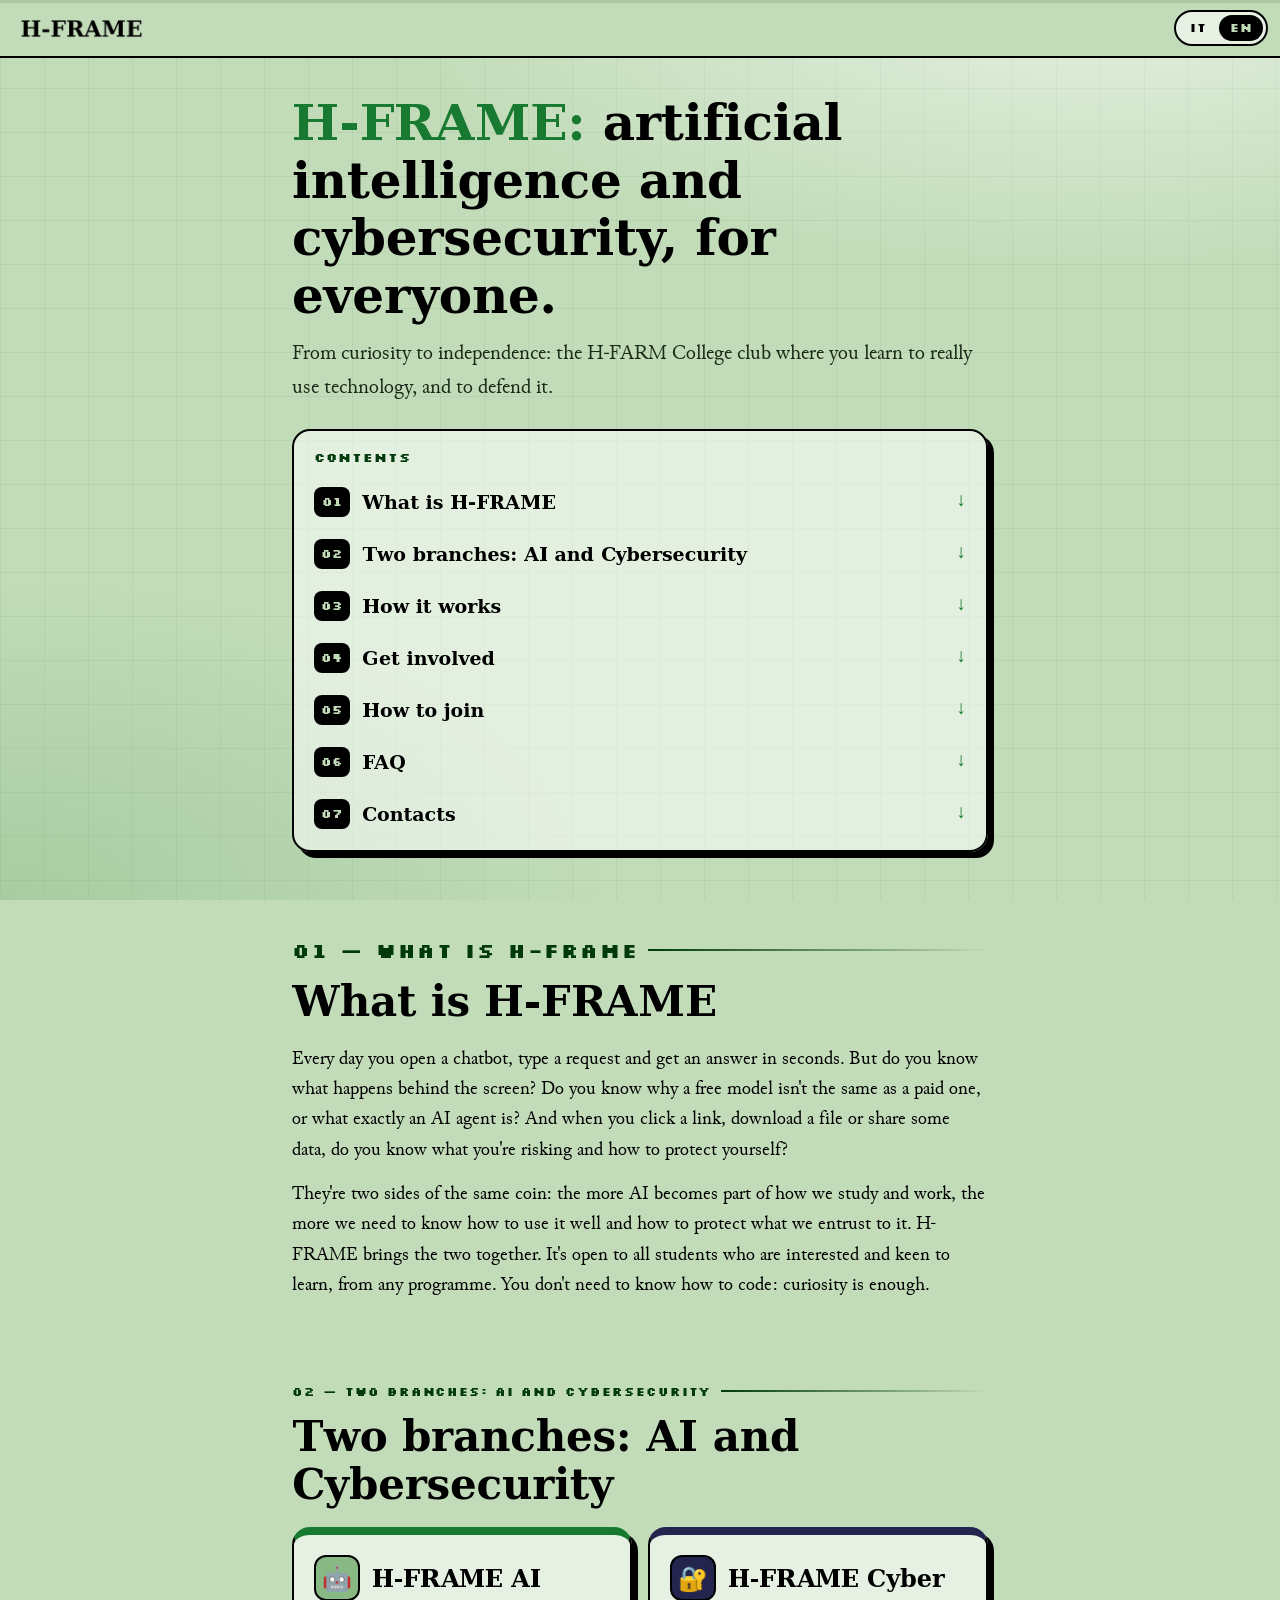
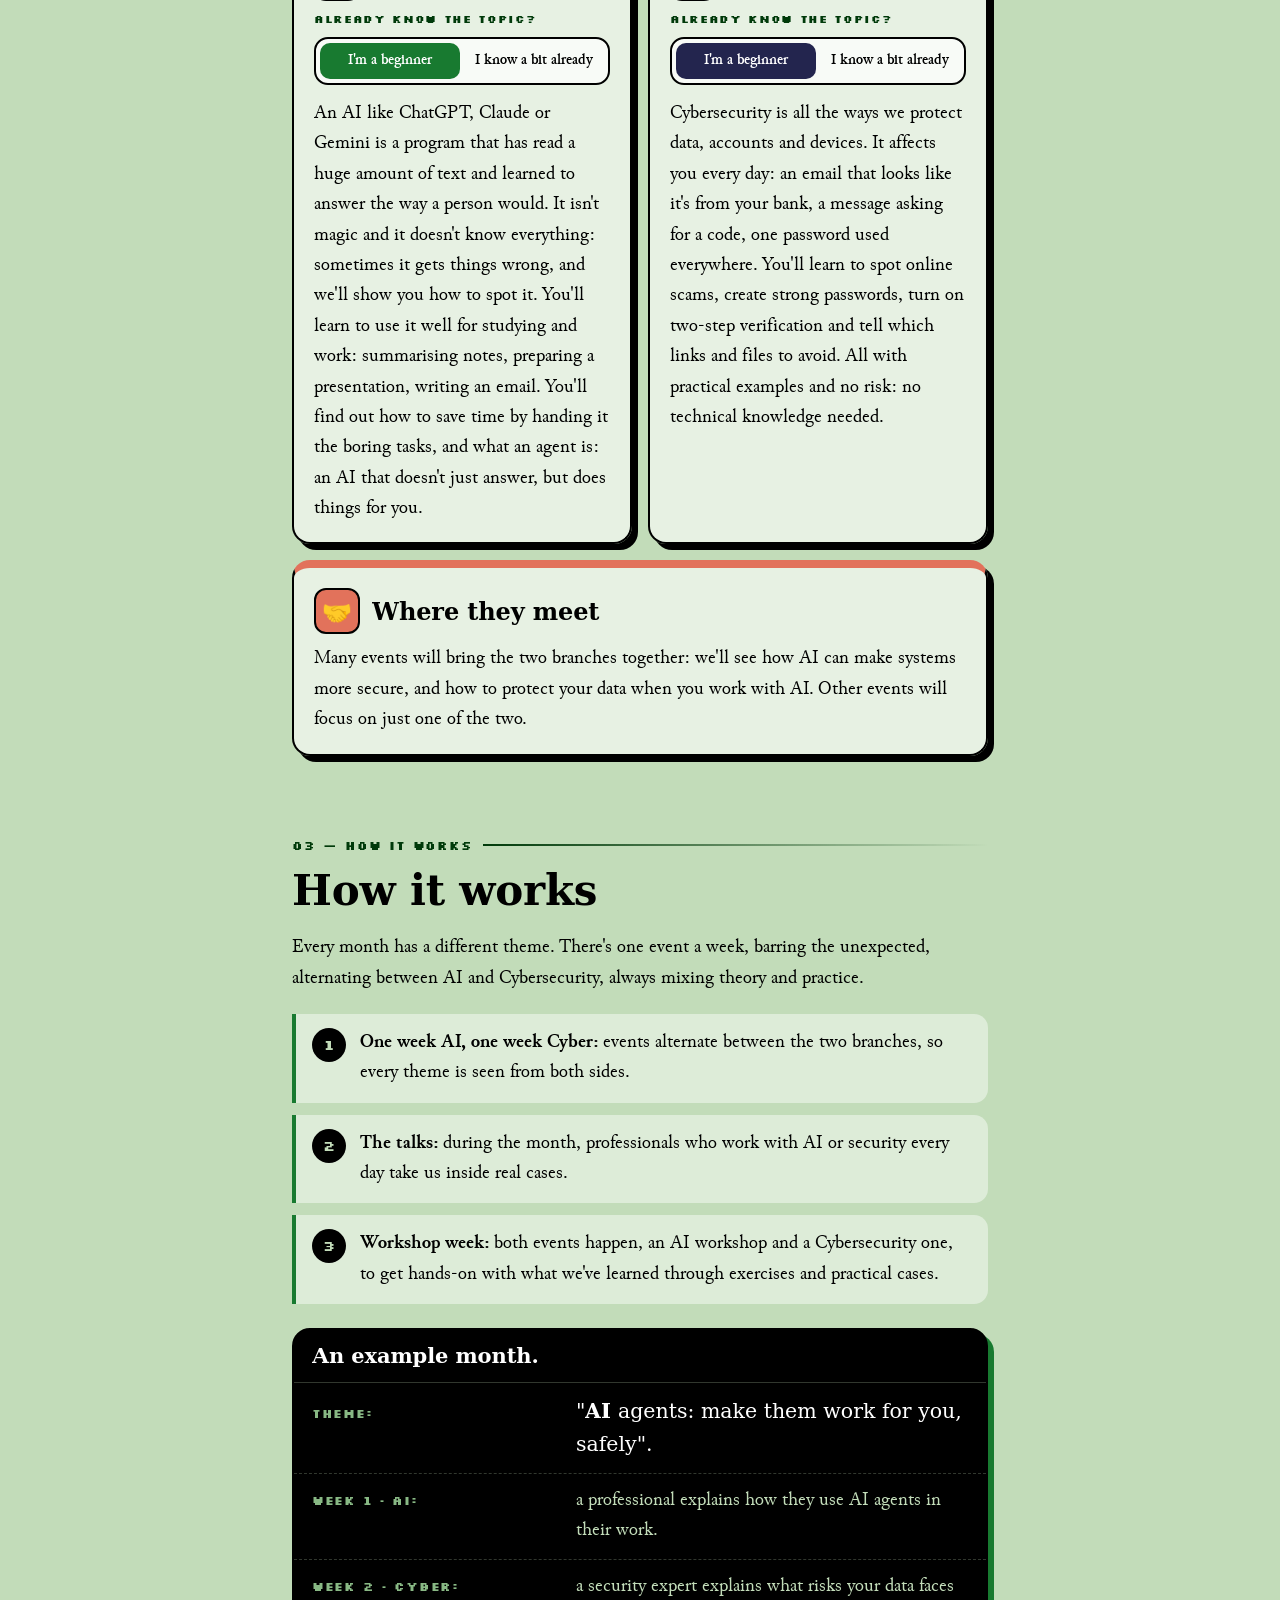
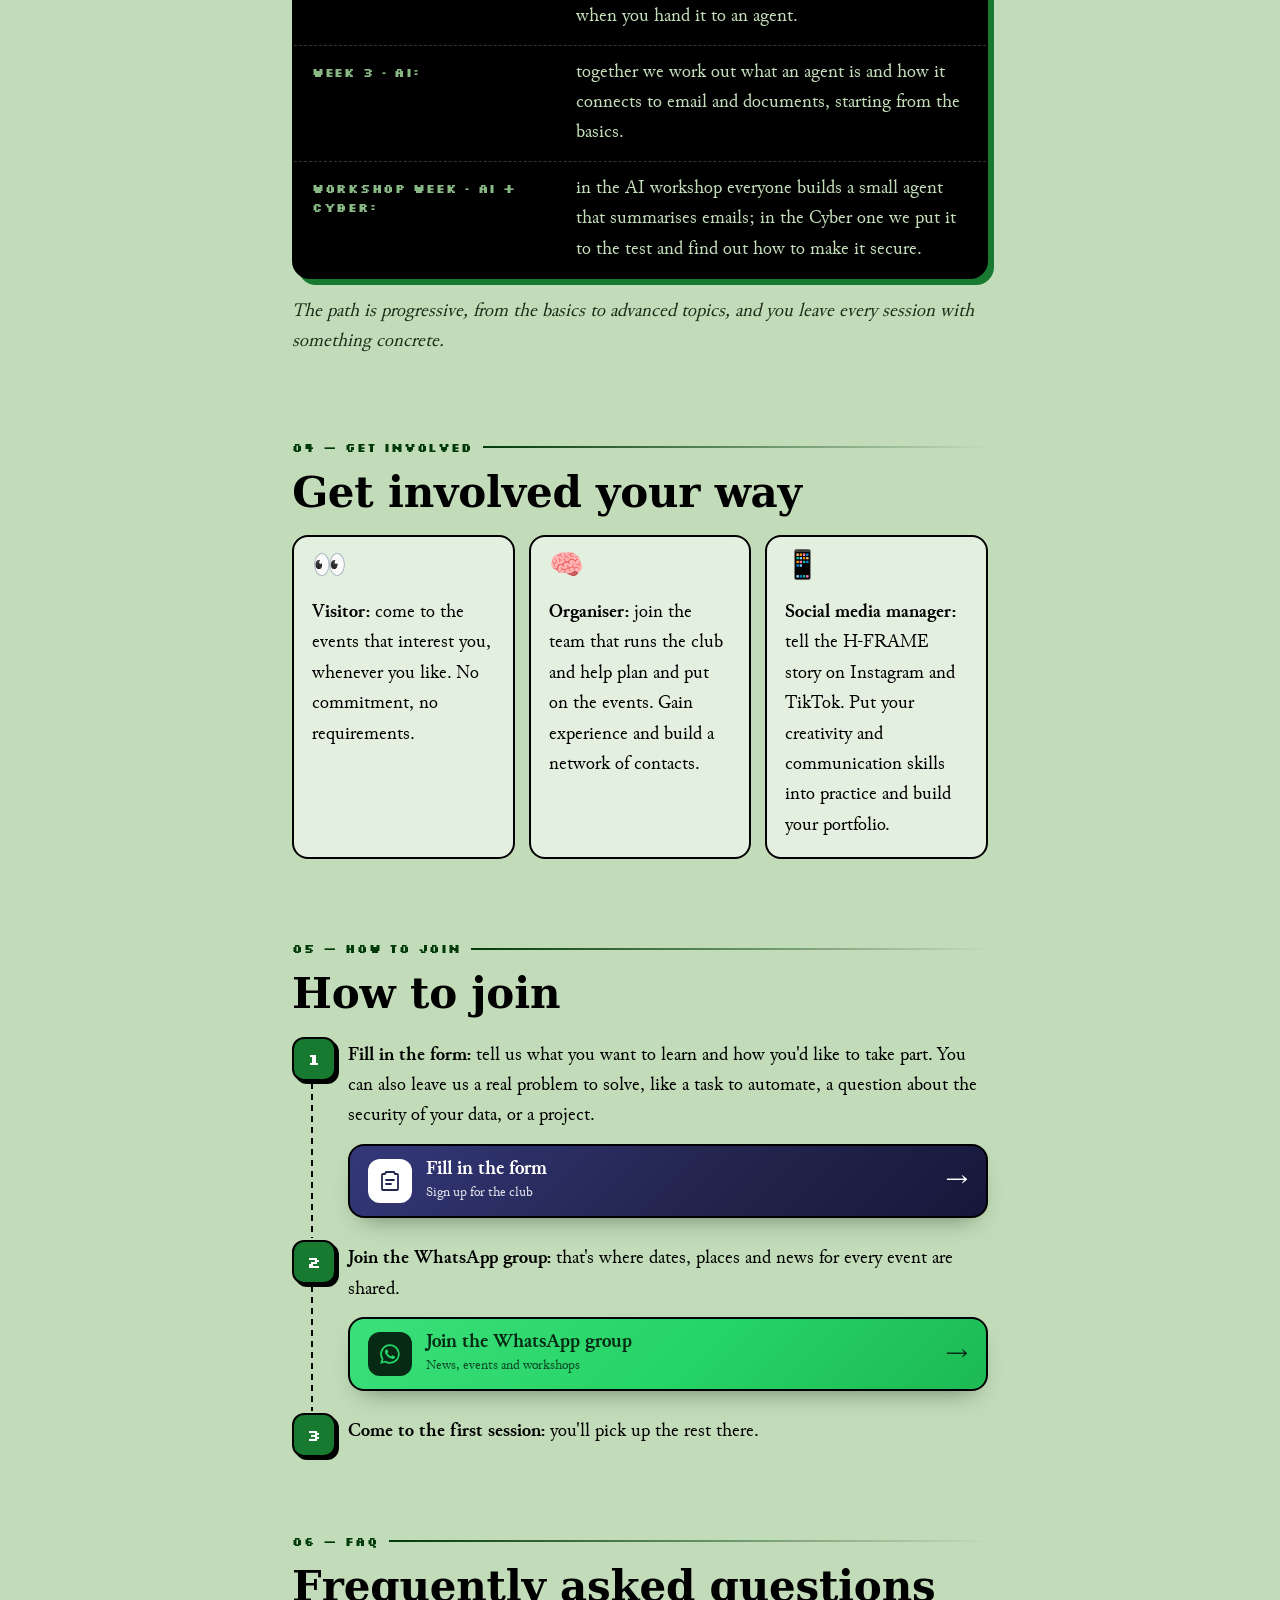
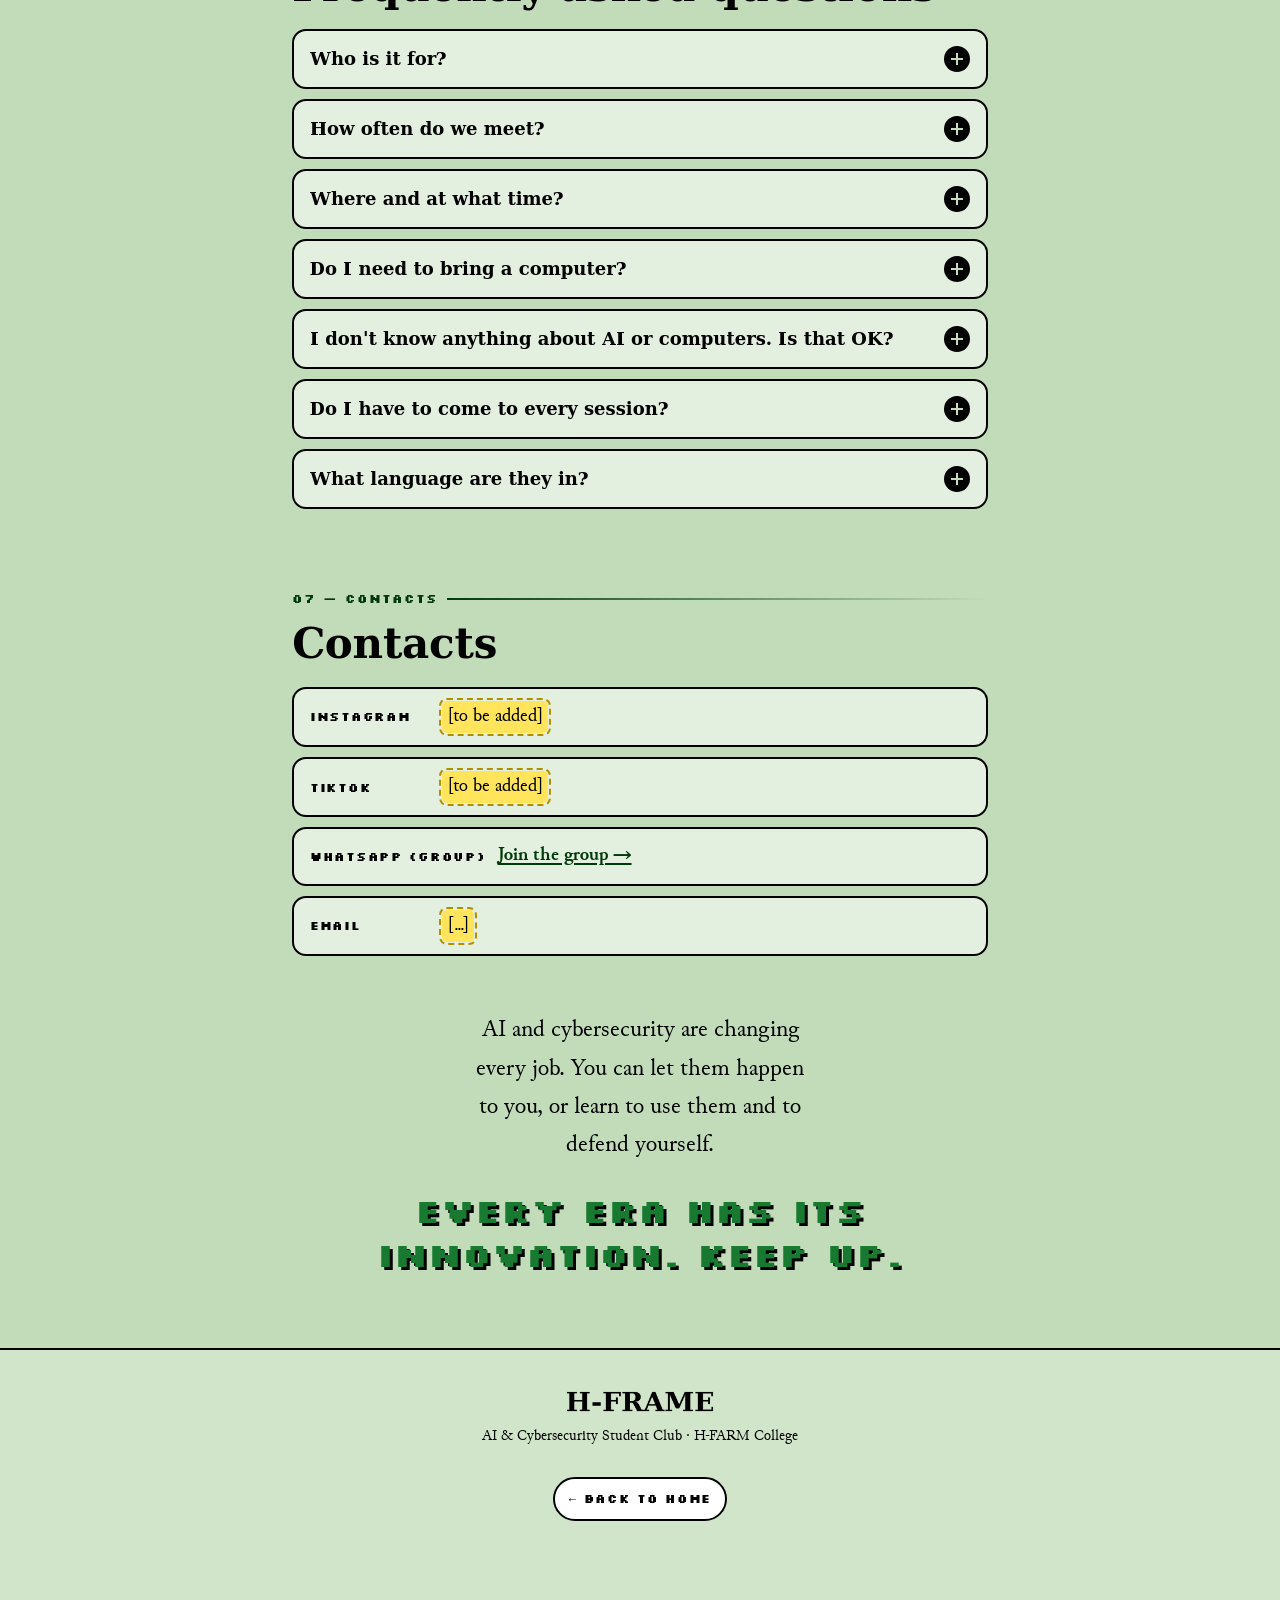
==== commit 2b5c5588: "Info: new FAQ (7), Come funziona AI/Cyber cadence, who-it's-for wording" ====
--- a/info/index.html
+++ b/info/index.html
@@ -17,9 +17,9 @@
 <link rel="preload" href="../assets/fonts/JunicodeVF-Roman-latin.woff2" as="font" type="font/woff2" crossorigin>
 <link rel="preload" href="../assets/fonts/DejaVuSerif-Bold-sub.woff2" as="font" type="font/woff2" crossorigin>
 <link rel="preload" href="../assets/fonts/Silkscreen-Bold.woff2" as="font" type="font/woff2" crossorigin>
-<link rel="stylesheet" href="info.css?v=20261115c">
-<script src="../config.js?v=20261115c"></script>
-<script src="info-i18n.js?v=20261115c"></script>
+<link rel="stylesheet" href="info.css?v=20261115d">
+<script src="../config.js?v=20261115d"></script>
+<script src="info-i18n.js?v=20261115d"></script>
 <script>/* lingua: stessa scelta della home (localStorage "hframe-lang"), oppure ?lang=it|en */
 (function(){var l=null;try{l=localStorage.getItem("hframe-lang")}catch(e){}
 var q=new URLSearchParams(location.search).get("lang");if(q==="it"||q==="en")l=q;
@@ -60,6 +60,6 @@
   </div>
 </div>
 
-<script src="info.js?v=20261115c"></script>
+<script src="info.js?v=20261115d"></script>
 </body>
 </html>
--- a/info/info.css
+++ b/info/info.css
@@ -122,7 +122,7 @@
 .month li:first-child{border-top:0}
 .month li strong{font-family:var(--pixel);font-size:12px;letter-spacing:.06em;text-transform:uppercase;color:var(--sage)}
 .month li:first-child span{font-family:var(--title);font-size:1.08em;color:#fff}
-@media (min-width:640px){.month li{grid-template-columns:230px 1fr;gap:14px;align-items:baseline}}
+@media (min-width:640px){.month li{grid-template-columns:250px 1fr;gap:14px;align-items:baseline}}
 .note{font-style:italic;color:#1C2B18}
 
 /* ---------- 4. partecipa ---------- */
@@ -177,6 +177,7 @@
 .faq details[open] summary::after{transform:rotate(135deg);background-color:var(--green)}
 .faq summary:focus-visible{outline:3px solid var(--green);outline-offset:-3px}
 .faq .ans{padding:0 16px 16px}
+.faq .ans a.inl{font-weight:700;color:var(--green-d);text-decoration:underline;text-decoration-thickness:2px;text-underline-offset:3px}
 .faq details[open] .ans{animation:ansIn .4s var(--ease)}
 @keyframes ansIn{from{opacity:0;transform:translateY(-6px)}}
 
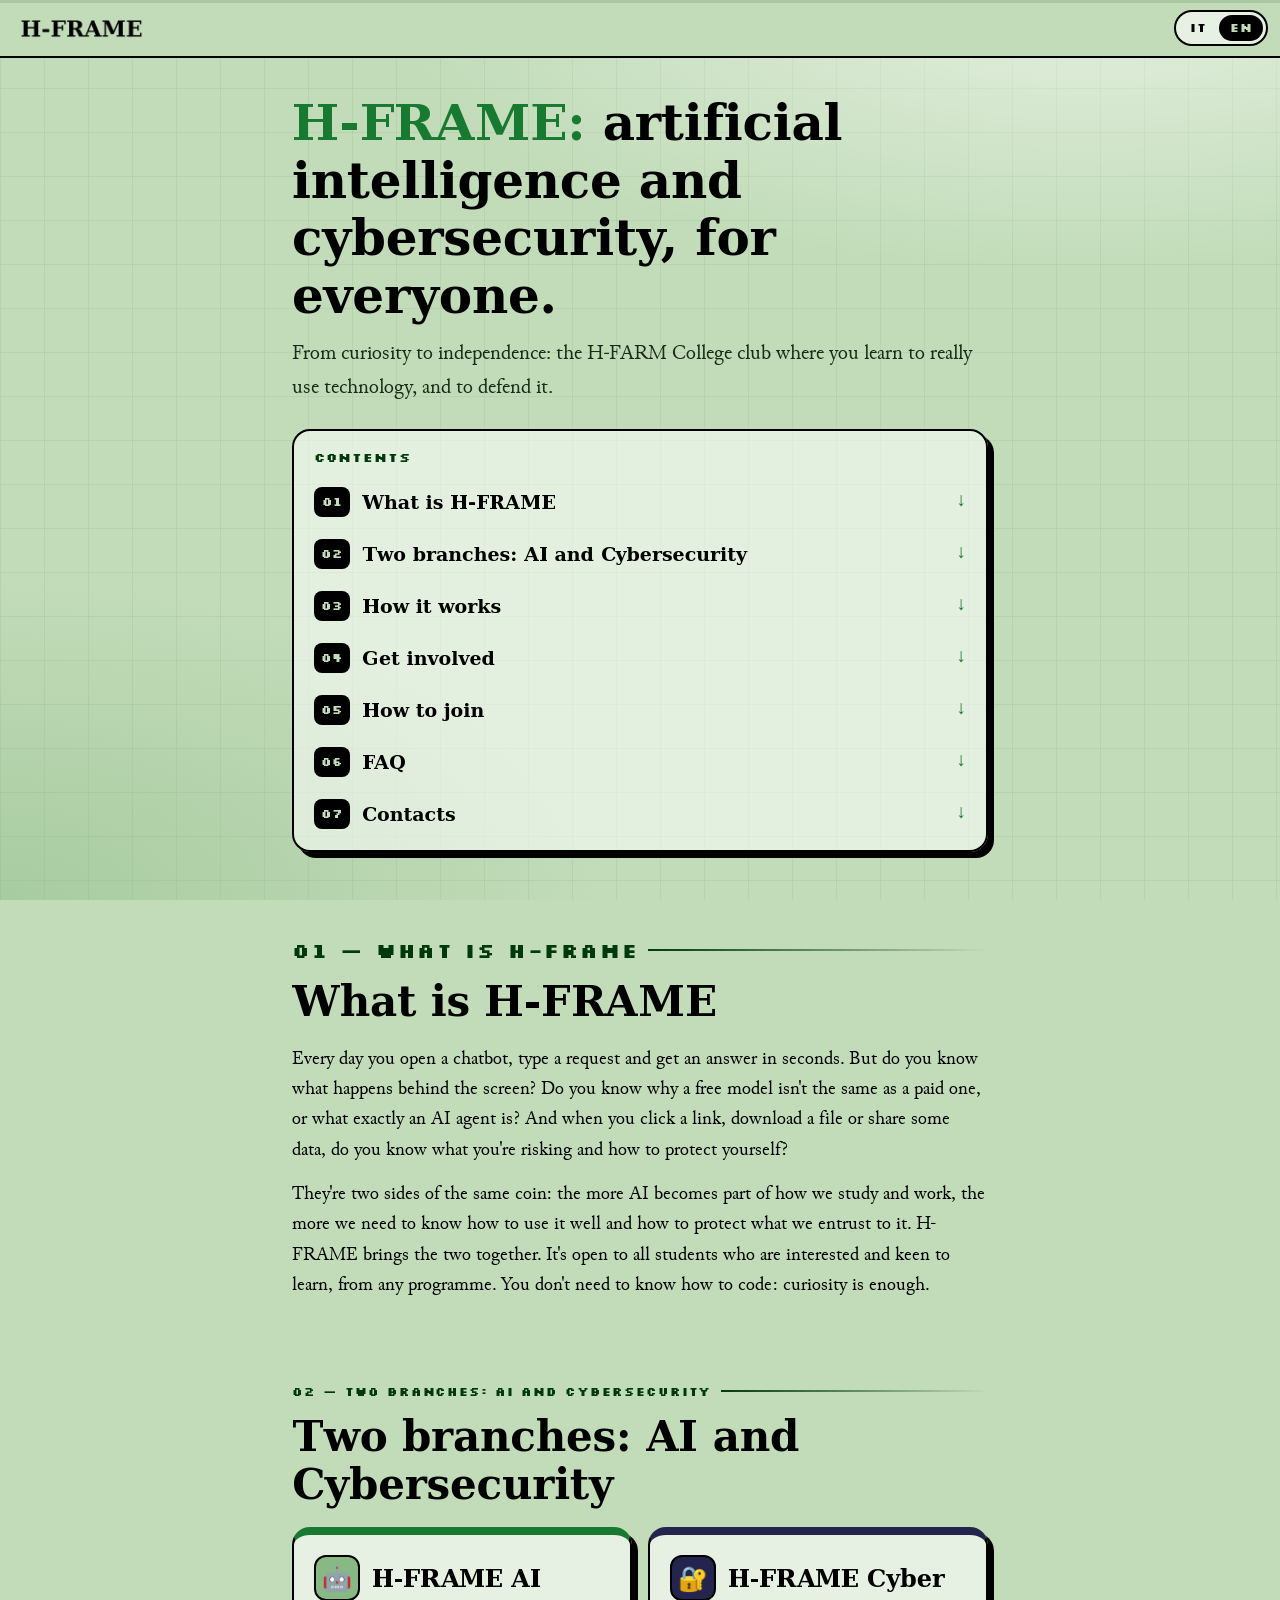
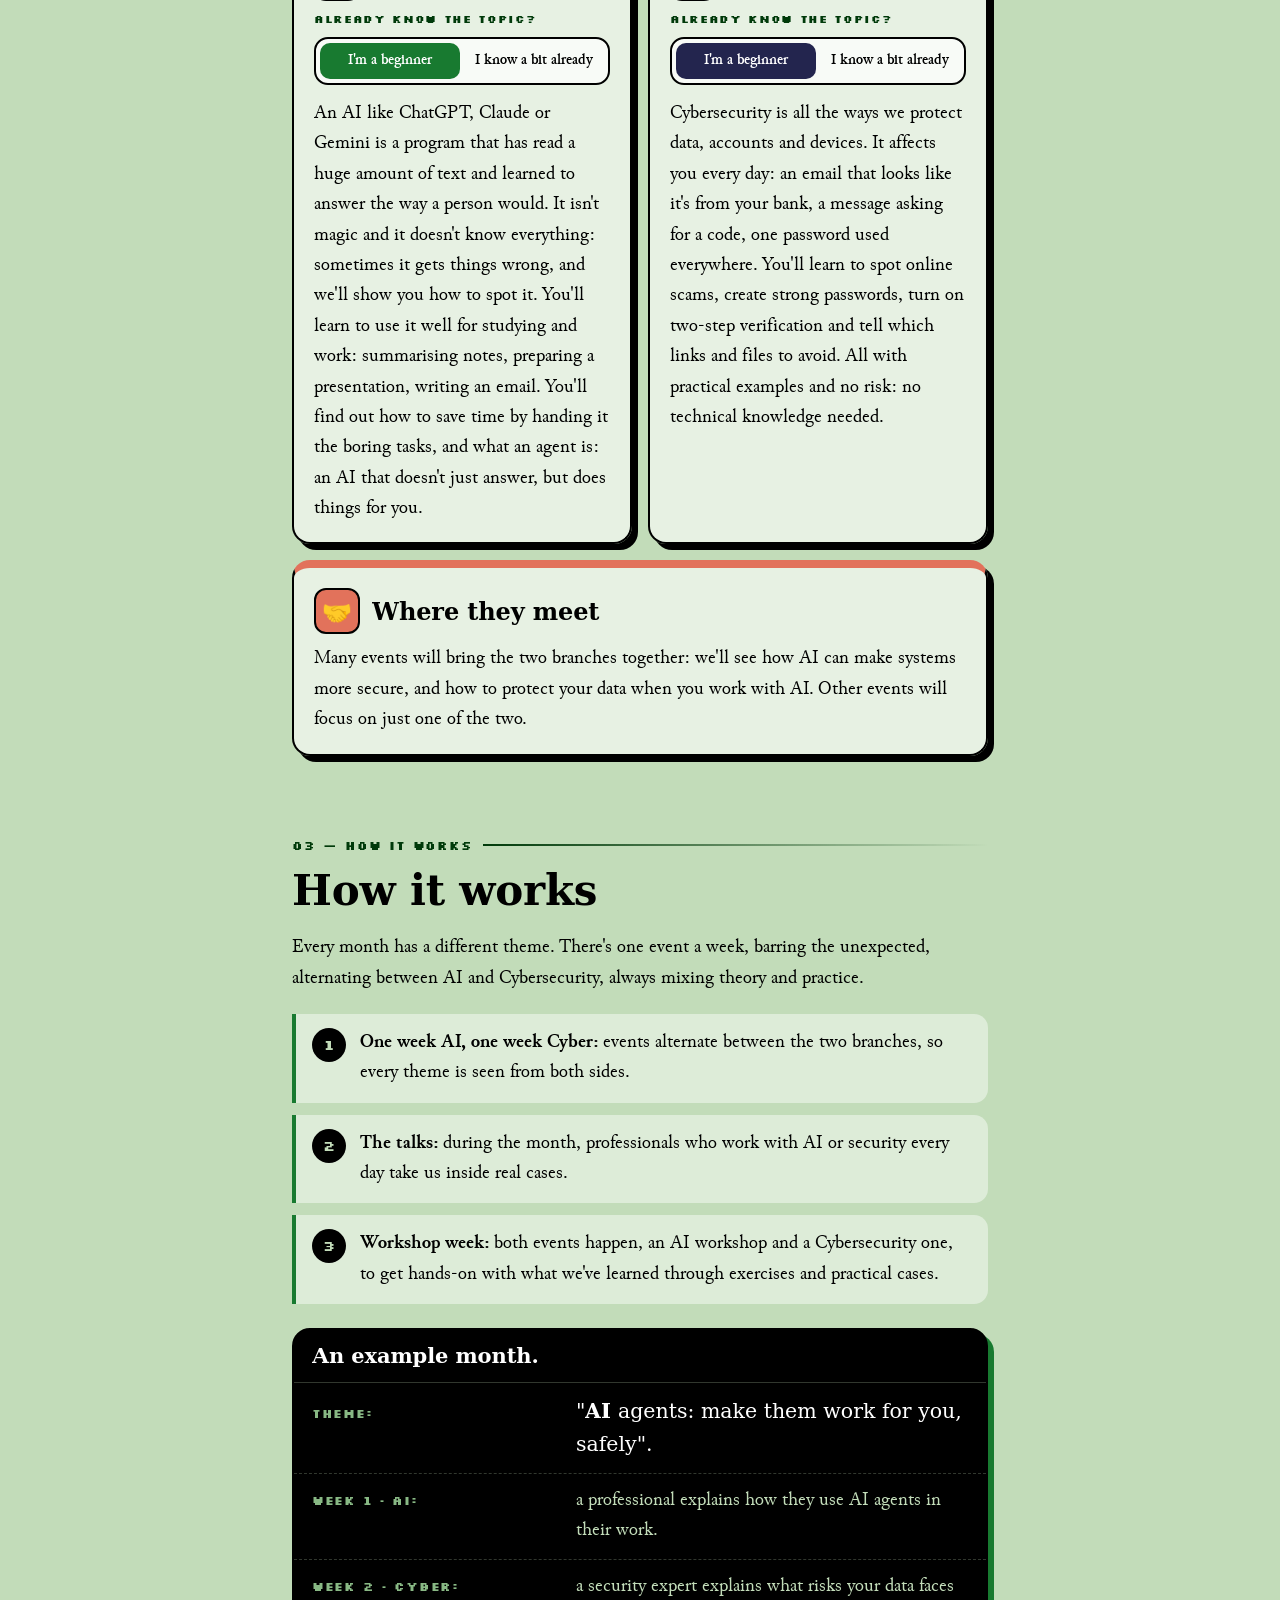
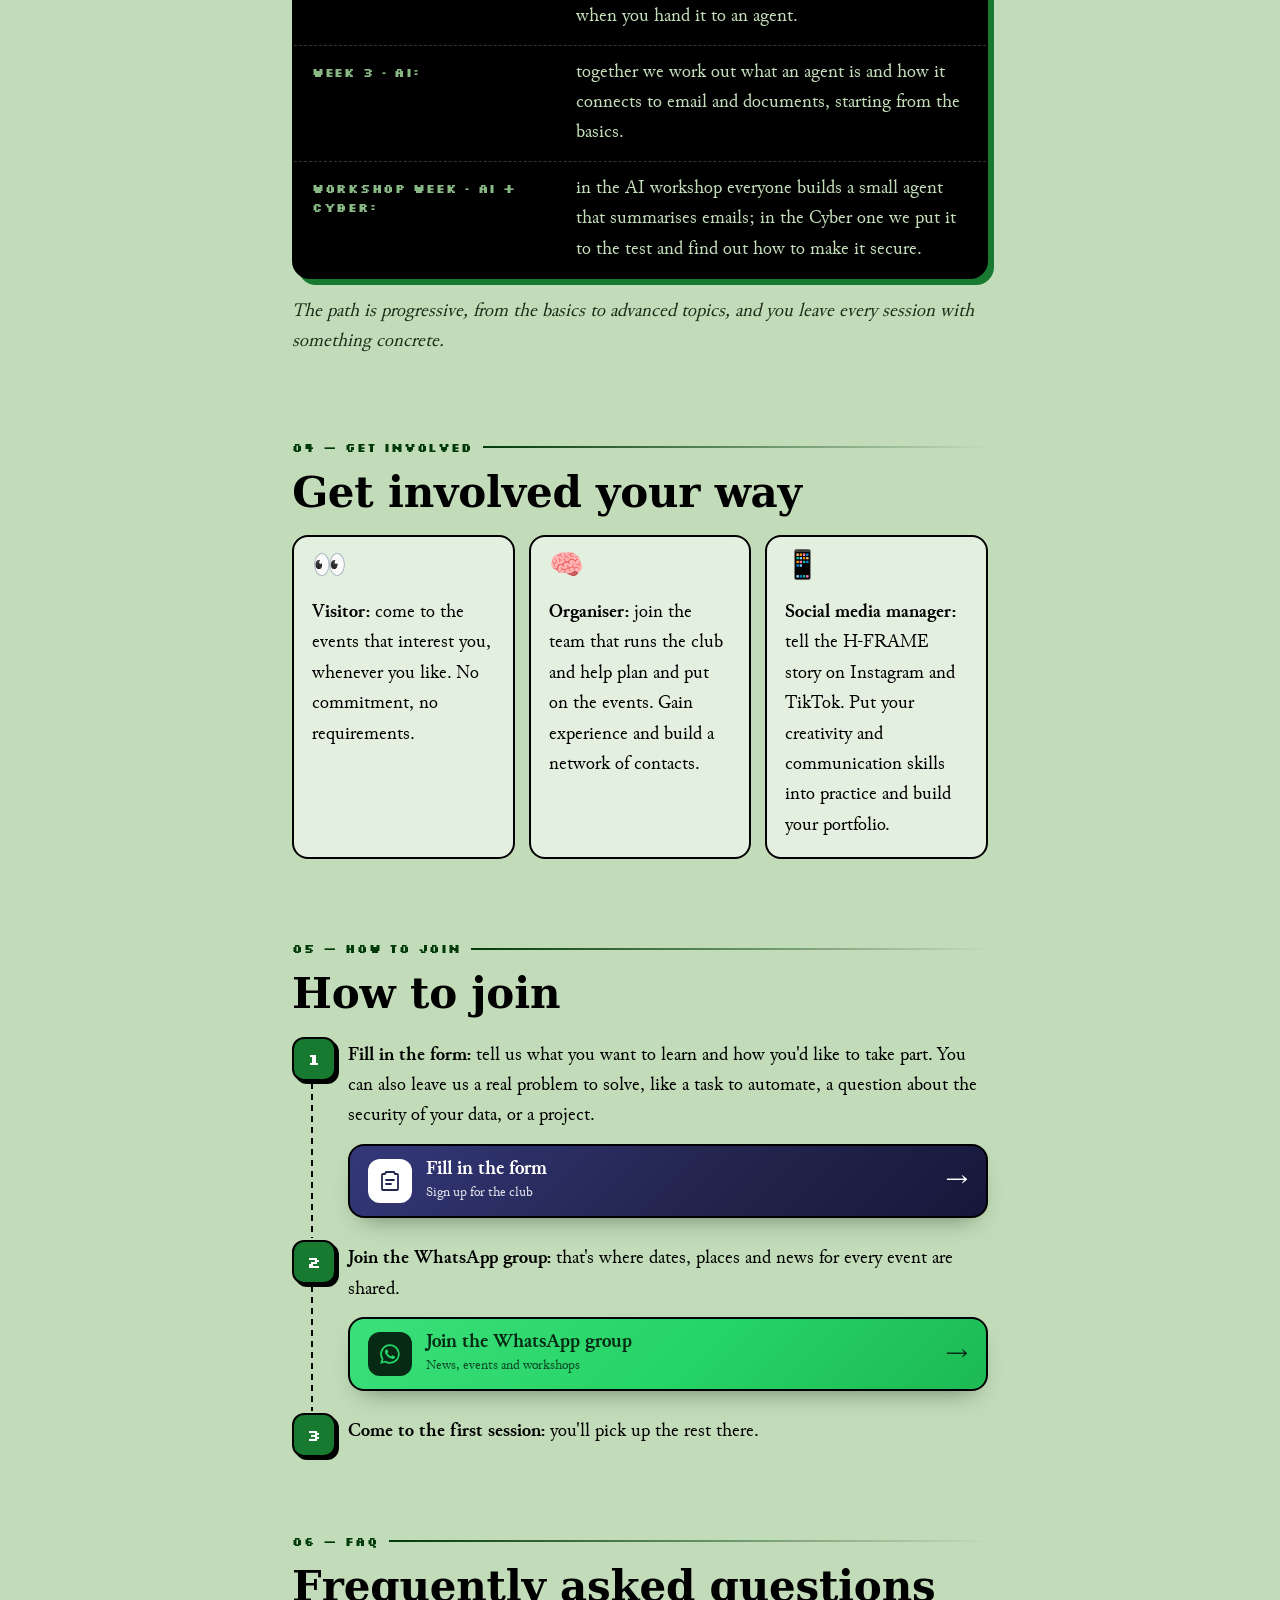
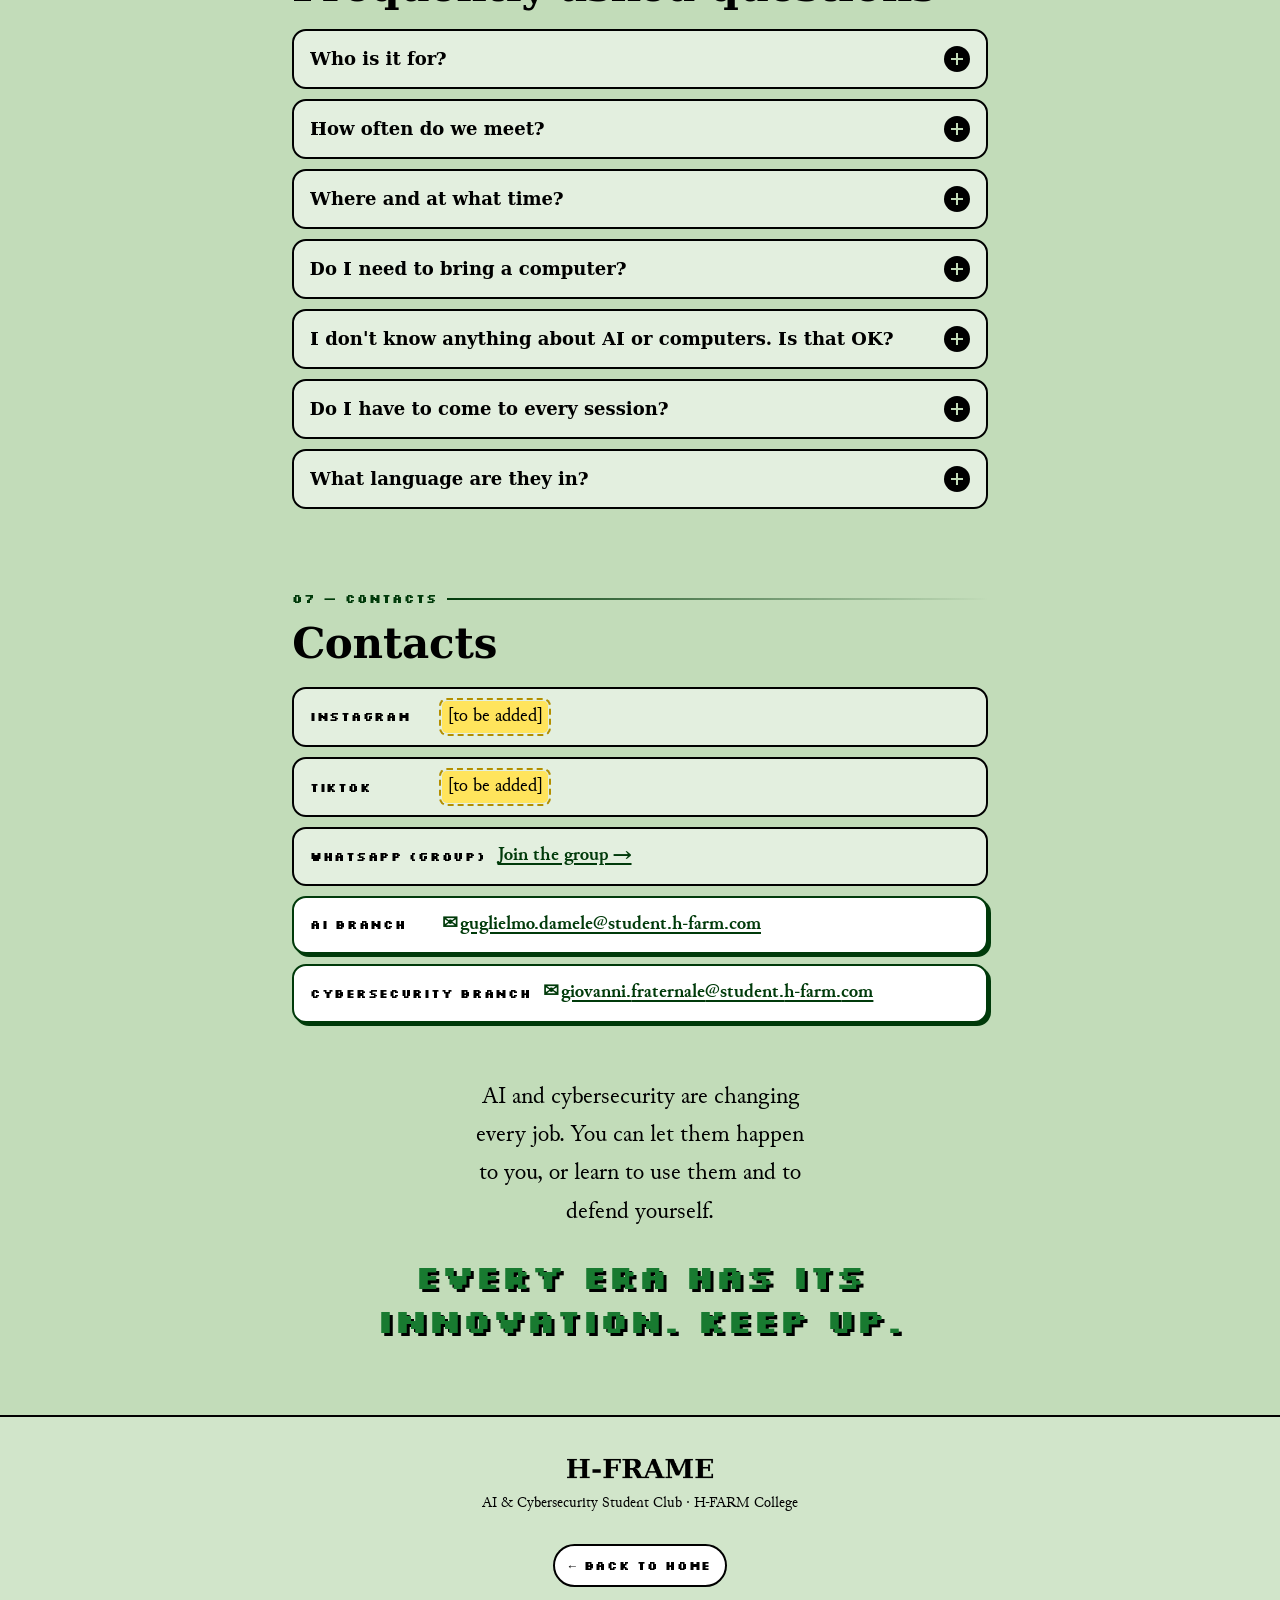
==== commit 38876ac4: "Info: branch contact emails" ====
--- a/info/index.html
+++ b/info/index.html
@@ -17,9 +17,9 @@
 <link rel="preload" href="../assets/fonts/JunicodeVF-Roman-latin.woff2" as="font" type="font/woff2" crossorigin>
 <link rel="preload" href="../assets/fonts/DejaVuSerif-Bold-sub.woff2" as="font" type="font/woff2" crossorigin>
 <link rel="preload" href="../assets/fonts/Silkscreen-Bold.woff2" as="font" type="font/woff2" crossorigin>
-<link rel="stylesheet" href="info.css?v=20261115d">
-<script src="../config.js?v=20261115d"></script>
-<script src="info-i18n.js?v=20261115d"></script>
+<link rel="stylesheet" href="info.css?v=20261115e">
+<script src="../config.js?v=20261115e"></script>
+<script src="info-i18n.js?v=20261115e"></script>
 <script>/* lingua: stessa scelta della home (localStorage "hframe-lang"), oppure ?lang=it|en */
 (function(){var l=null;try{l=localStorage.getItem("hframe-lang")}catch(e){}
 var q=new URLSearchParams(location.search).get("lang");if(q==="it"||q==="en")l=q;
@@ -60,6 +60,6 @@
   </div>
 </div>
 
-<script src="info.js?v=20261115d"></script>
+<script src="info.js?v=20261115e"></script>
 </body>
 </html>
--- a/info/info.css
+++ b/info/info.css
@@ -185,7 +185,10 @@
 .contacts{list-style:none;display:grid;gap:10px}
 .contacts li{display:flex;align-items:center;gap:12px;flex-wrap:wrap;padding:12px 16px;border:2px solid #000;border-radius:14px;background:rgba(255,255,255,.55)}
 .contacts .k{font-family:var(--pixel);font-weight:700;font-size:12px;letter-spacing:.06em;text-transform:uppercase;min-width:120px}
-.contacts a{font-weight:700;color:var(--green-d);text-decoration-thickness:2px;text-underline-offset:3px;word-break:break-word}
+.contacts a{font-weight:700;color:var(--green-d);text-decoration-thickness:2px;text-underline-offset:3px;word-break:break-word;overflow-wrap:anywhere;min-width:0}
+.contacts li.mail{background:#fff;border-color:var(--green-d);box-shadow:3px 3px 0 var(--green-d)}
+.contacts li.mail a::before{content:'✉ ';text-decoration:none;display:inline-block;margin-right:2px}
+@media (max-width:520px){.contacts li.mail{flex-direction:column;align-items:flex-start;gap:4px}}
 .closing{margin:56px 0 64px;text-align:center}
 .closing p:first-child{font-size:clamp(19px,5vw,24px);max-width:30ch;margin:0 auto}
 .closing .punch{margin-top:22px;font-family:var(--pixel);font-weight:700;font-size:clamp(20px,6vw,34px);line-height:1.3;color:var(--green);
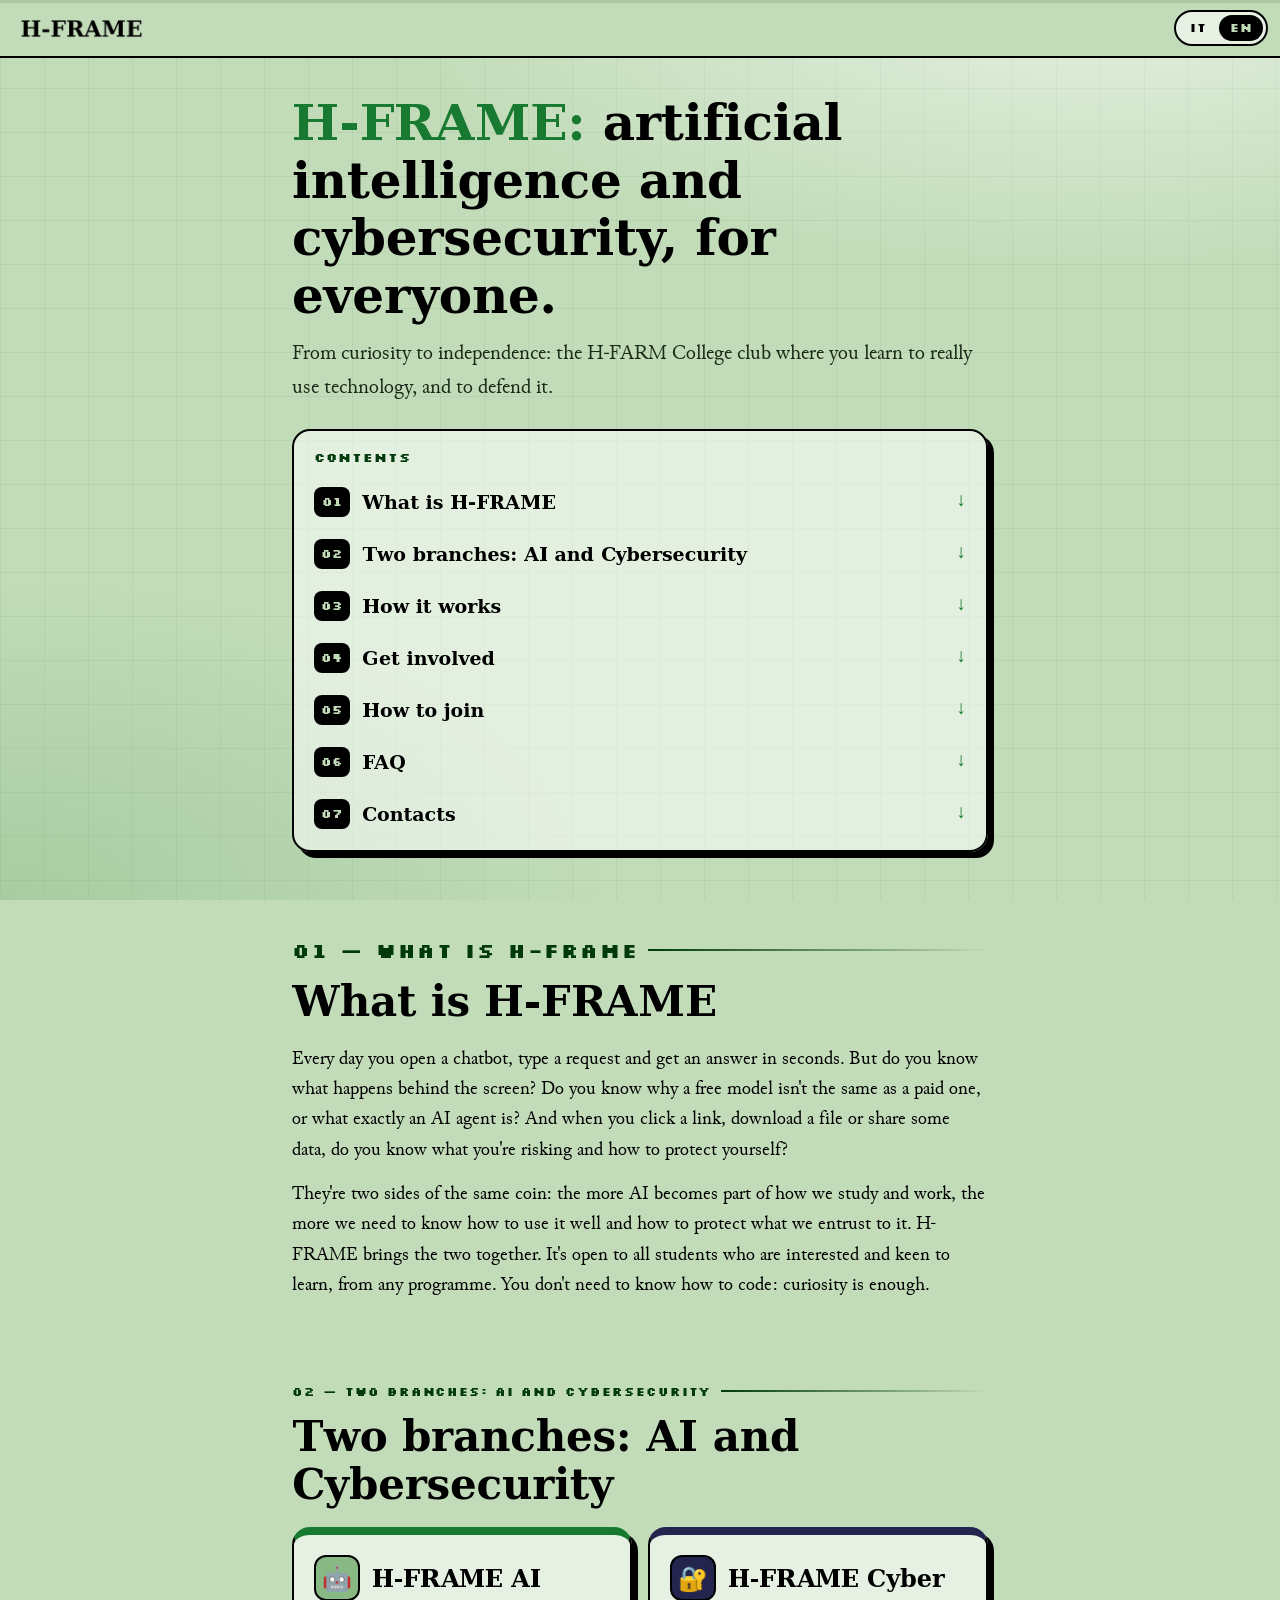
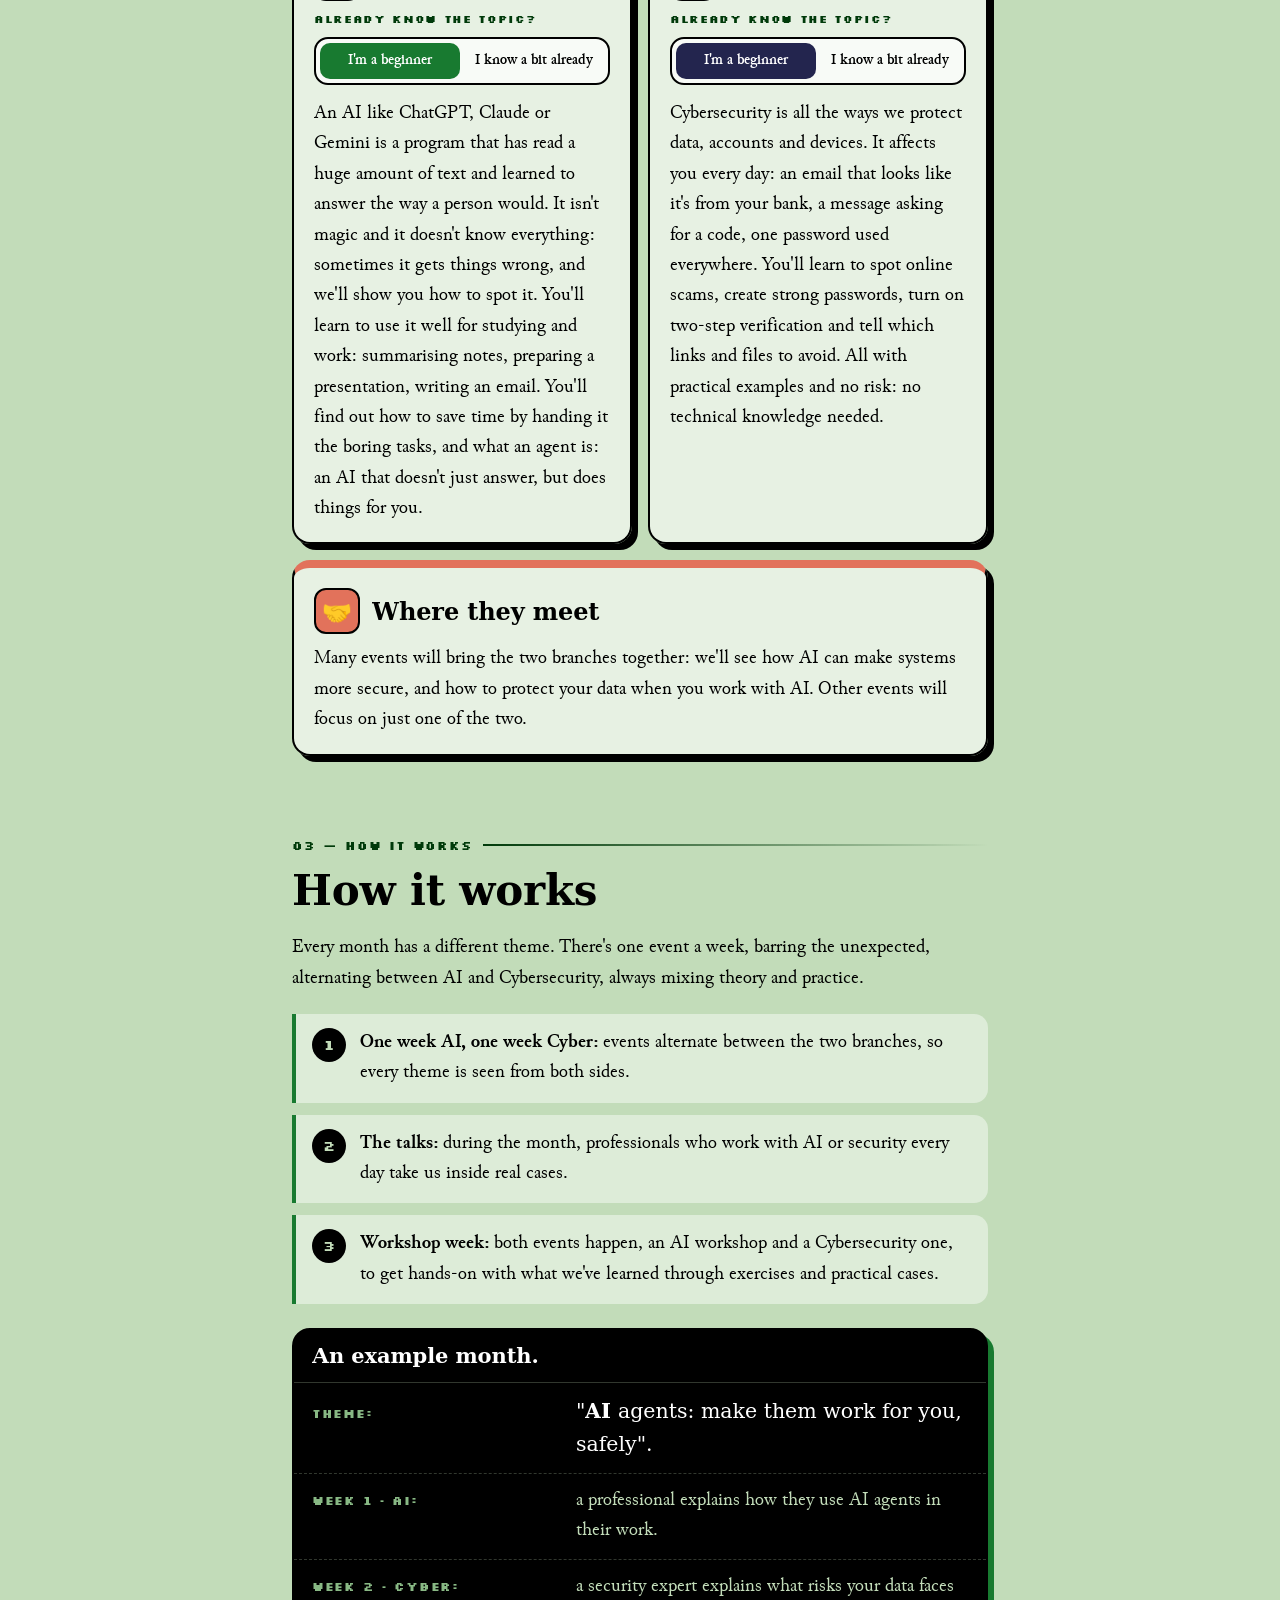
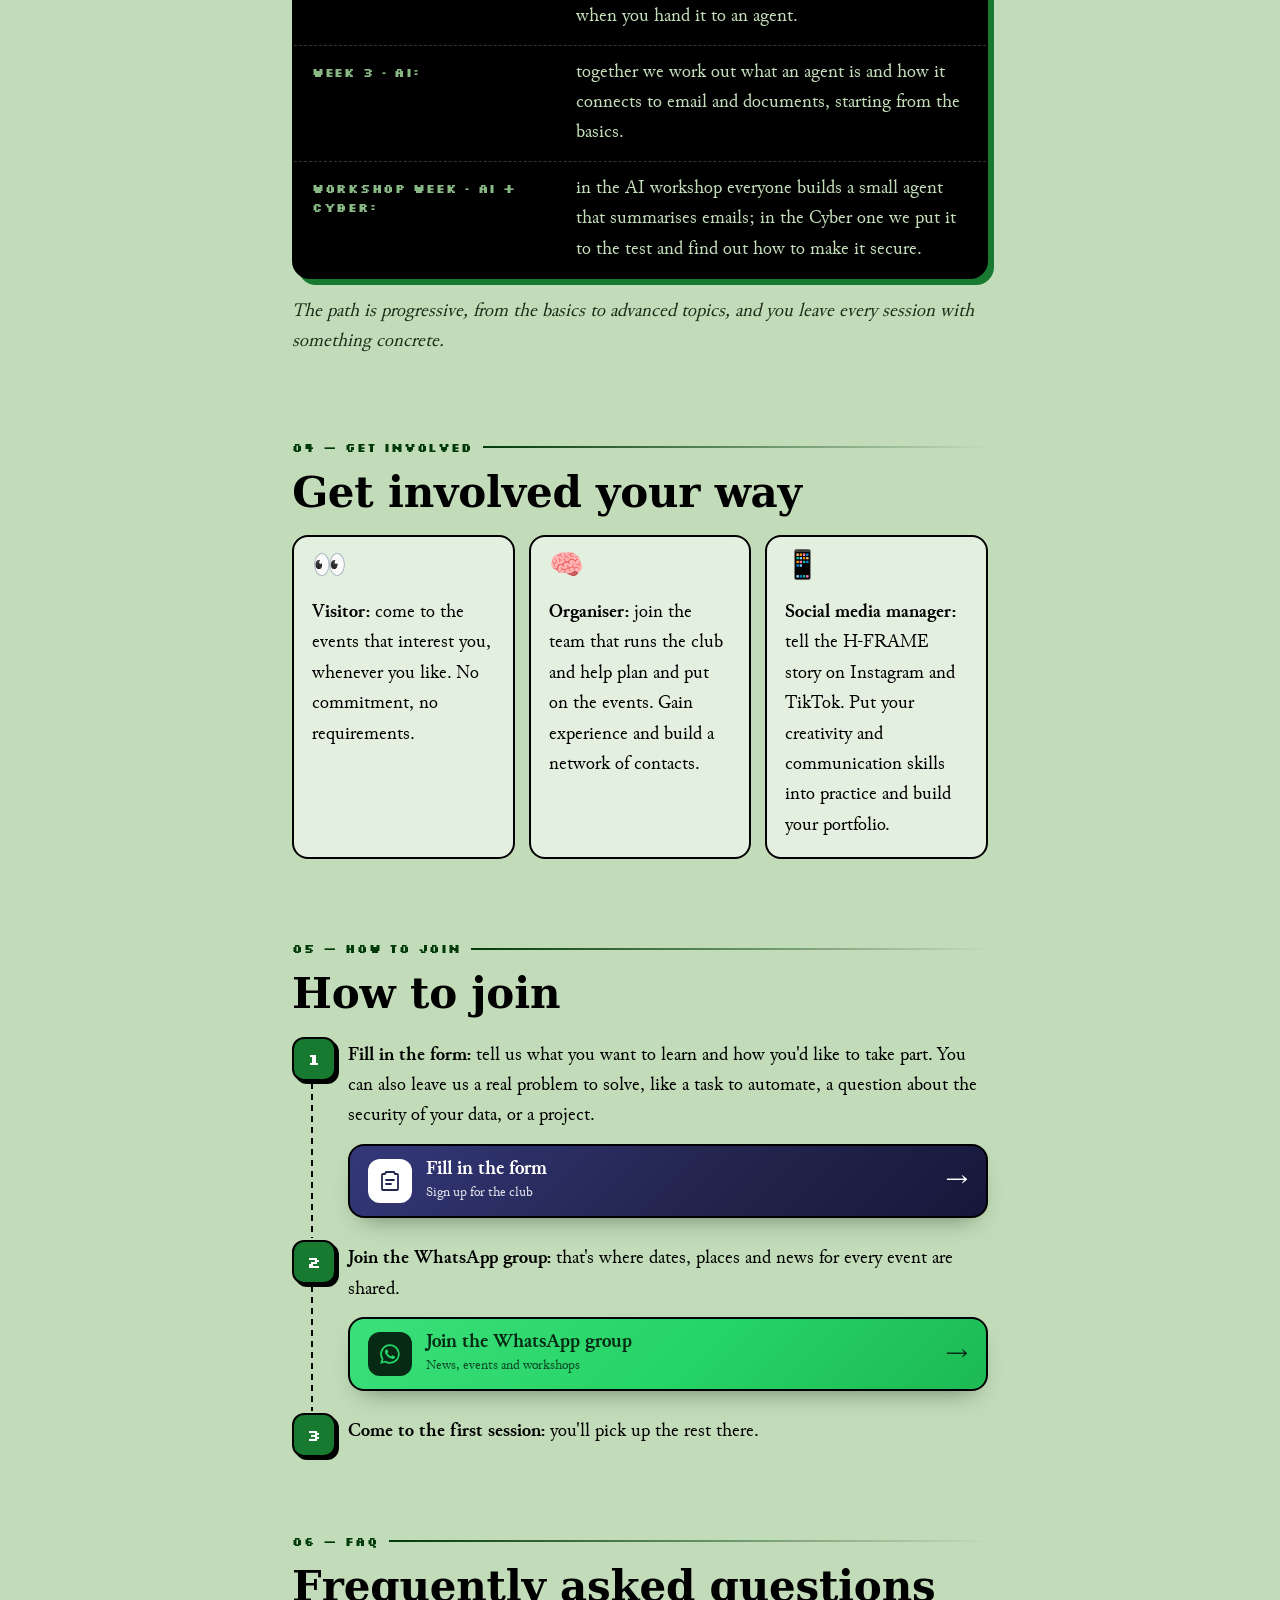
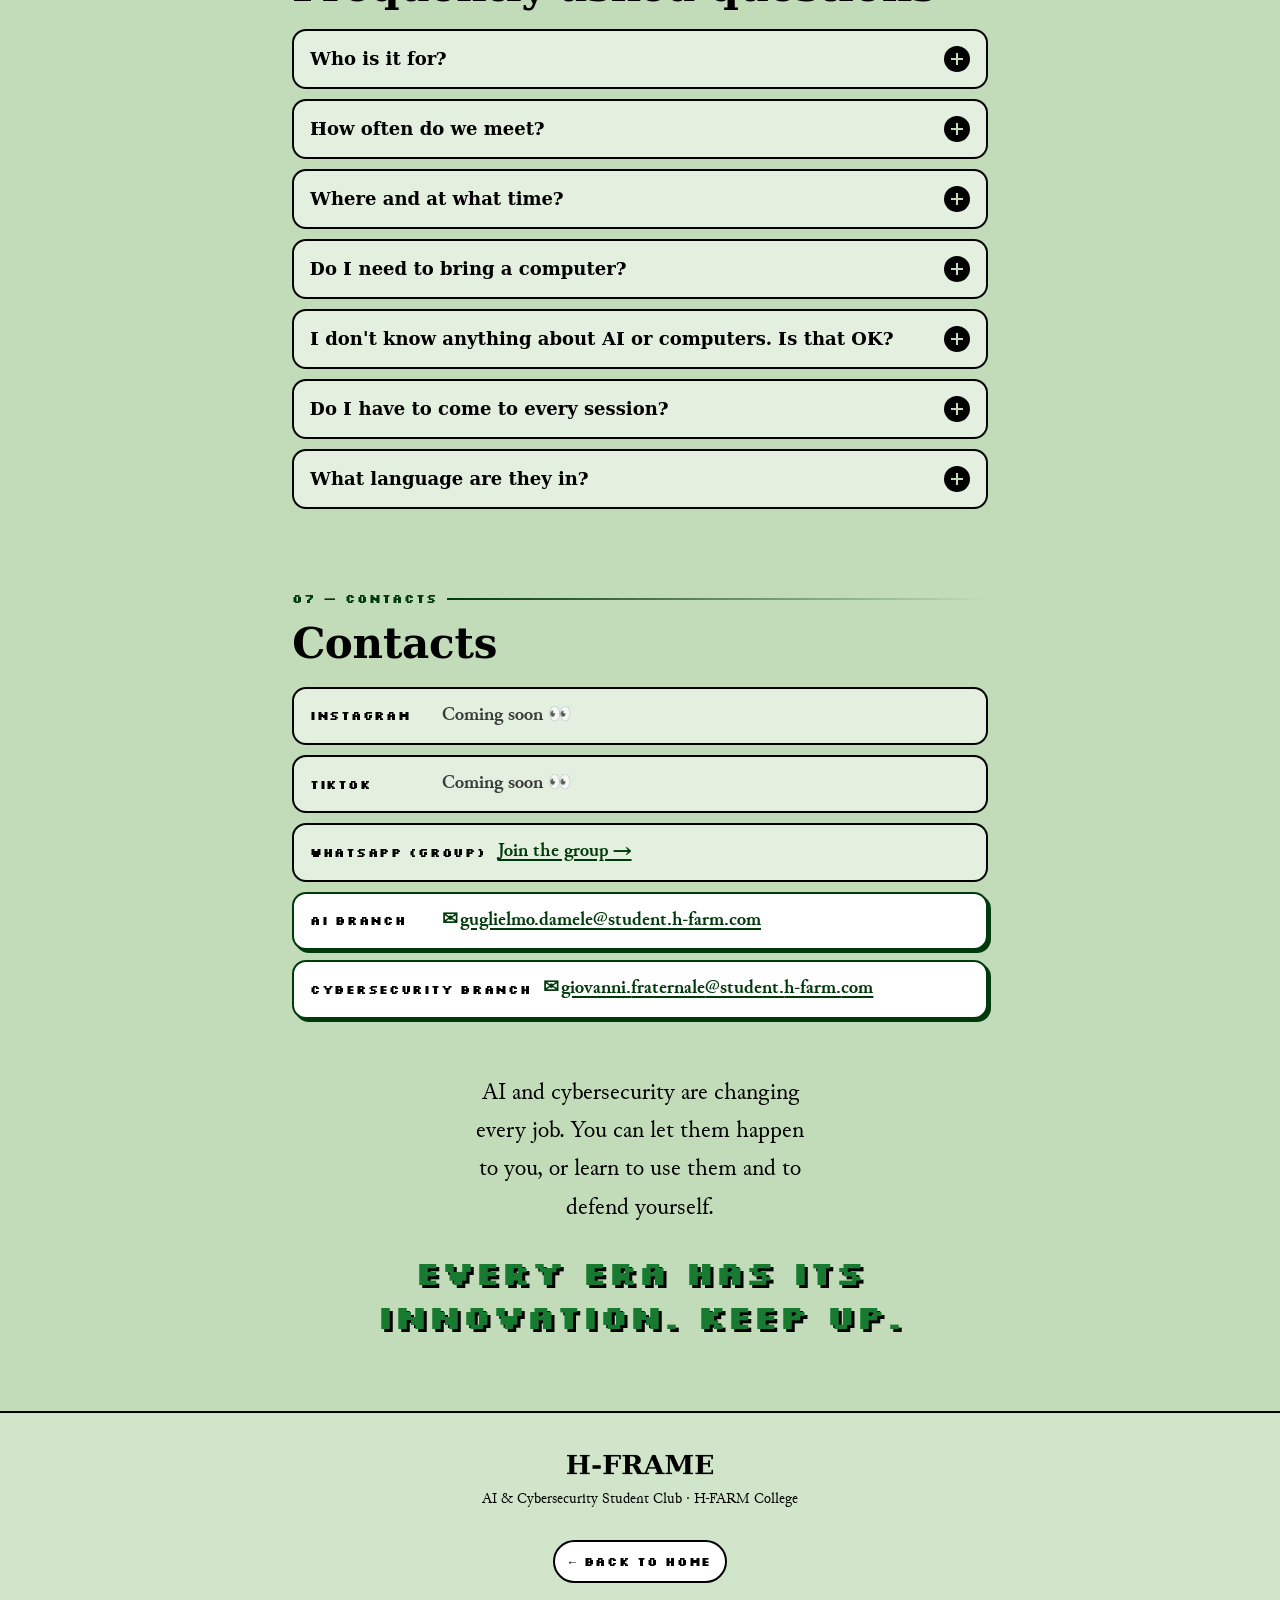
==== commit b4dc3a23: "Home: contact emails + IG/TikTok 'coming soon' pills; info: coming soon" ====
--- a/info/index.html
+++ b/info/index.html
@@ -17,9 +17,9 @@
 <link rel="preload" href="../assets/fonts/JunicodeVF-Roman-latin.woff2" as="font" type="font/woff2" crossorigin>
 <link rel="preload" href="../assets/fonts/DejaVuSerif-Bold-sub.woff2" as="font" type="font/woff2" crossorigin>
 <link rel="preload" href="../assets/fonts/Silkscreen-Bold.woff2" as="font" type="font/woff2" crossorigin>
-<link rel="stylesheet" href="info.css?v=20261115e">
-<script src="../config.js?v=20261115e"></script>
-<script src="info-i18n.js?v=20261115e"></script>
+<link rel="stylesheet" href="info.css?v=20261115g">
+<script src="../config.js?v=20261115g"></script>
+<script src="info-i18n.js?v=20261115g"></script>
 <script>/* lingua: stessa scelta della home (localStorage "hframe-lang"), oppure ?lang=it|en */
 (function(){var l=null;try{l=localStorage.getItem("hframe-lang")}catch(e){}
 var q=new URLSearchParams(location.search).get("lang");if(q==="it"||q==="en")l=q;
@@ -60,6 +60,6 @@
   </div>
 </div>
 
-<script src="info.js?v=20261115e"></script>
+<script src="info.js?v=20261115g"></script>
 </body>
 </html>
--- a/info/info.css
+++ b/info/info.css
@@ -186,6 +186,7 @@
 .contacts li{display:flex;align-items:center;gap:12px;flex-wrap:wrap;padding:12px 16px;border:2px solid #000;border-radius:14px;background:rgba(255,255,255,.55)}
 .contacts .k{font-family:var(--pixel);font-weight:700;font-size:12px;letter-spacing:.06em;text-transform:uppercase;min-width:120px}
 .contacts a{font-weight:700;color:var(--green-d);text-decoration-thickness:2px;text-underline-offset:3px;word-break:break-word;overflow-wrap:anywhere;min-width:0}
+.contacts .soon{font-weight:700;opacity:.75}
 .contacts li.mail{background:#fff;border-color:var(--green-d);box-shadow:3px 3px 0 var(--green-d)}
 .contacts li.mail a::before{content:'✉ ';text-decoration:none;display:inline-block;margin-right:2px}
 @media (max-width:520px){.contacts li.mail{flex-direction:column;align-items:flex-start;gap:4px}}
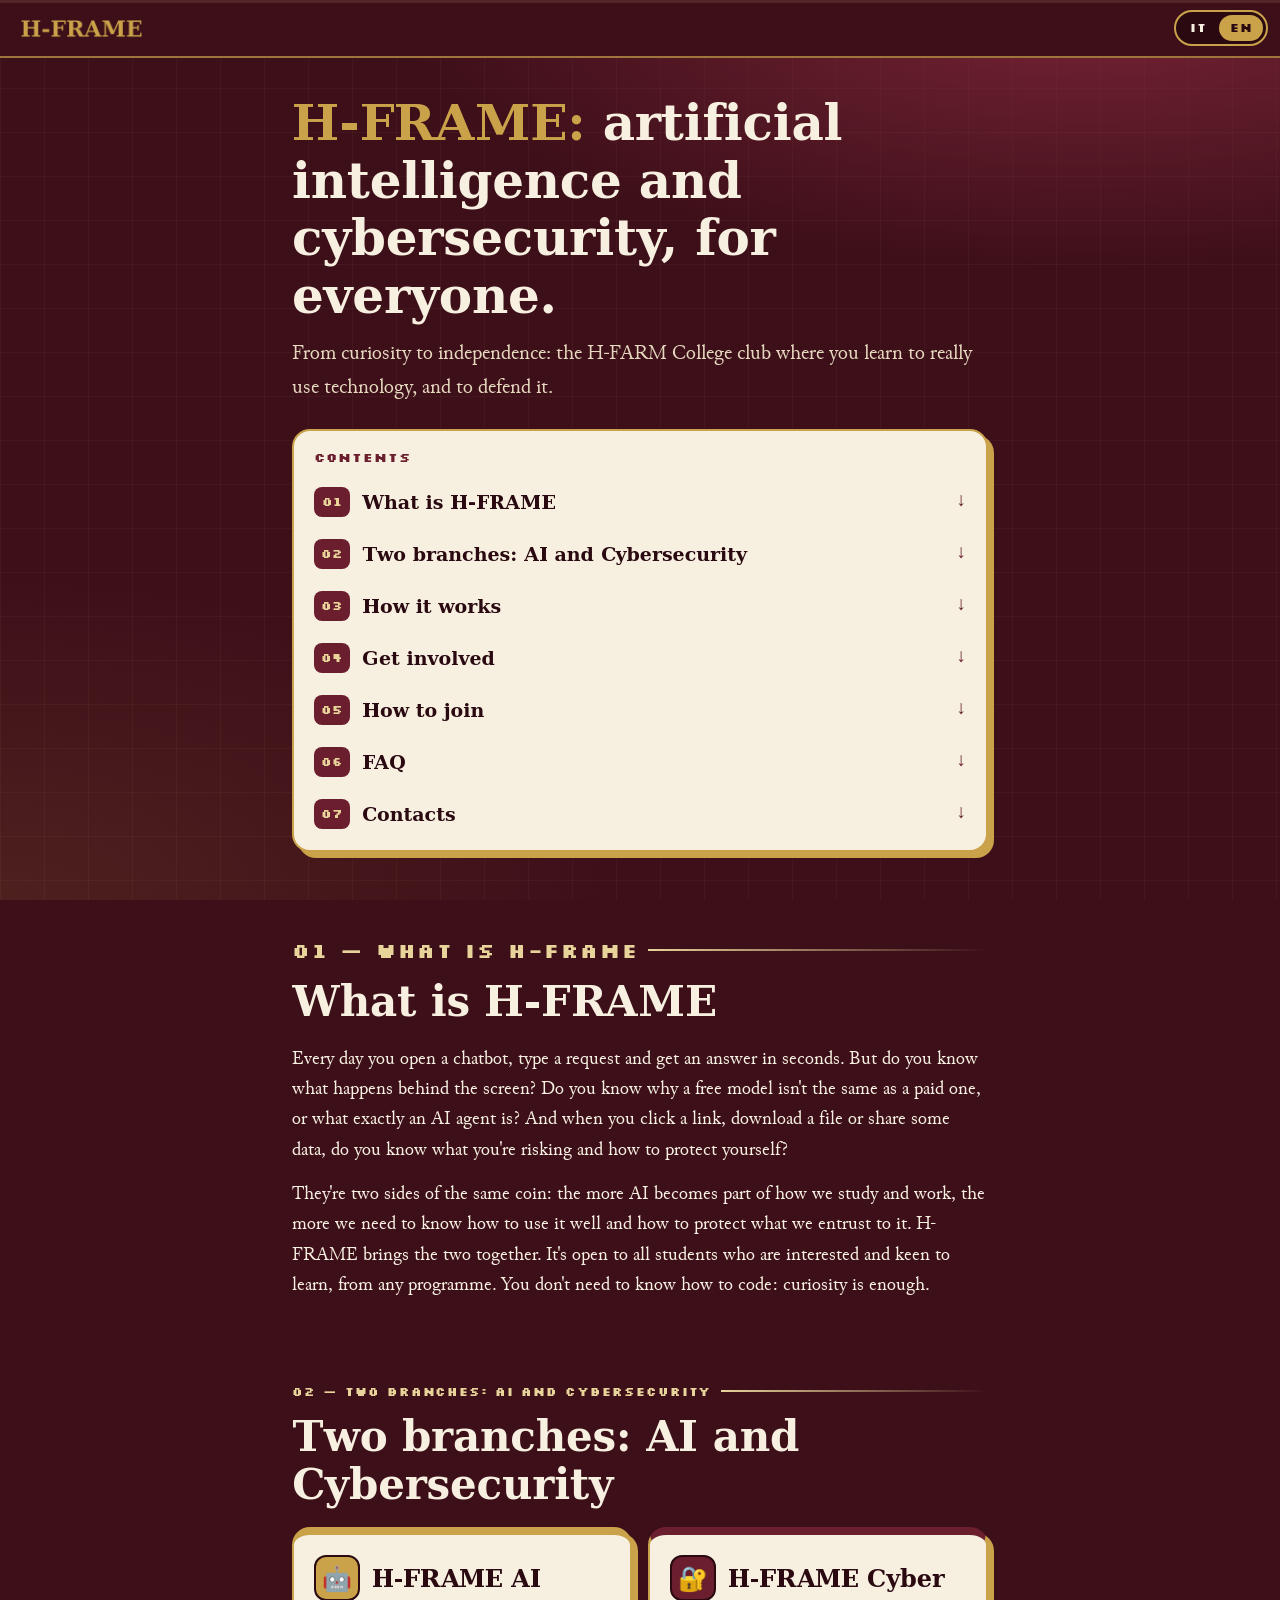
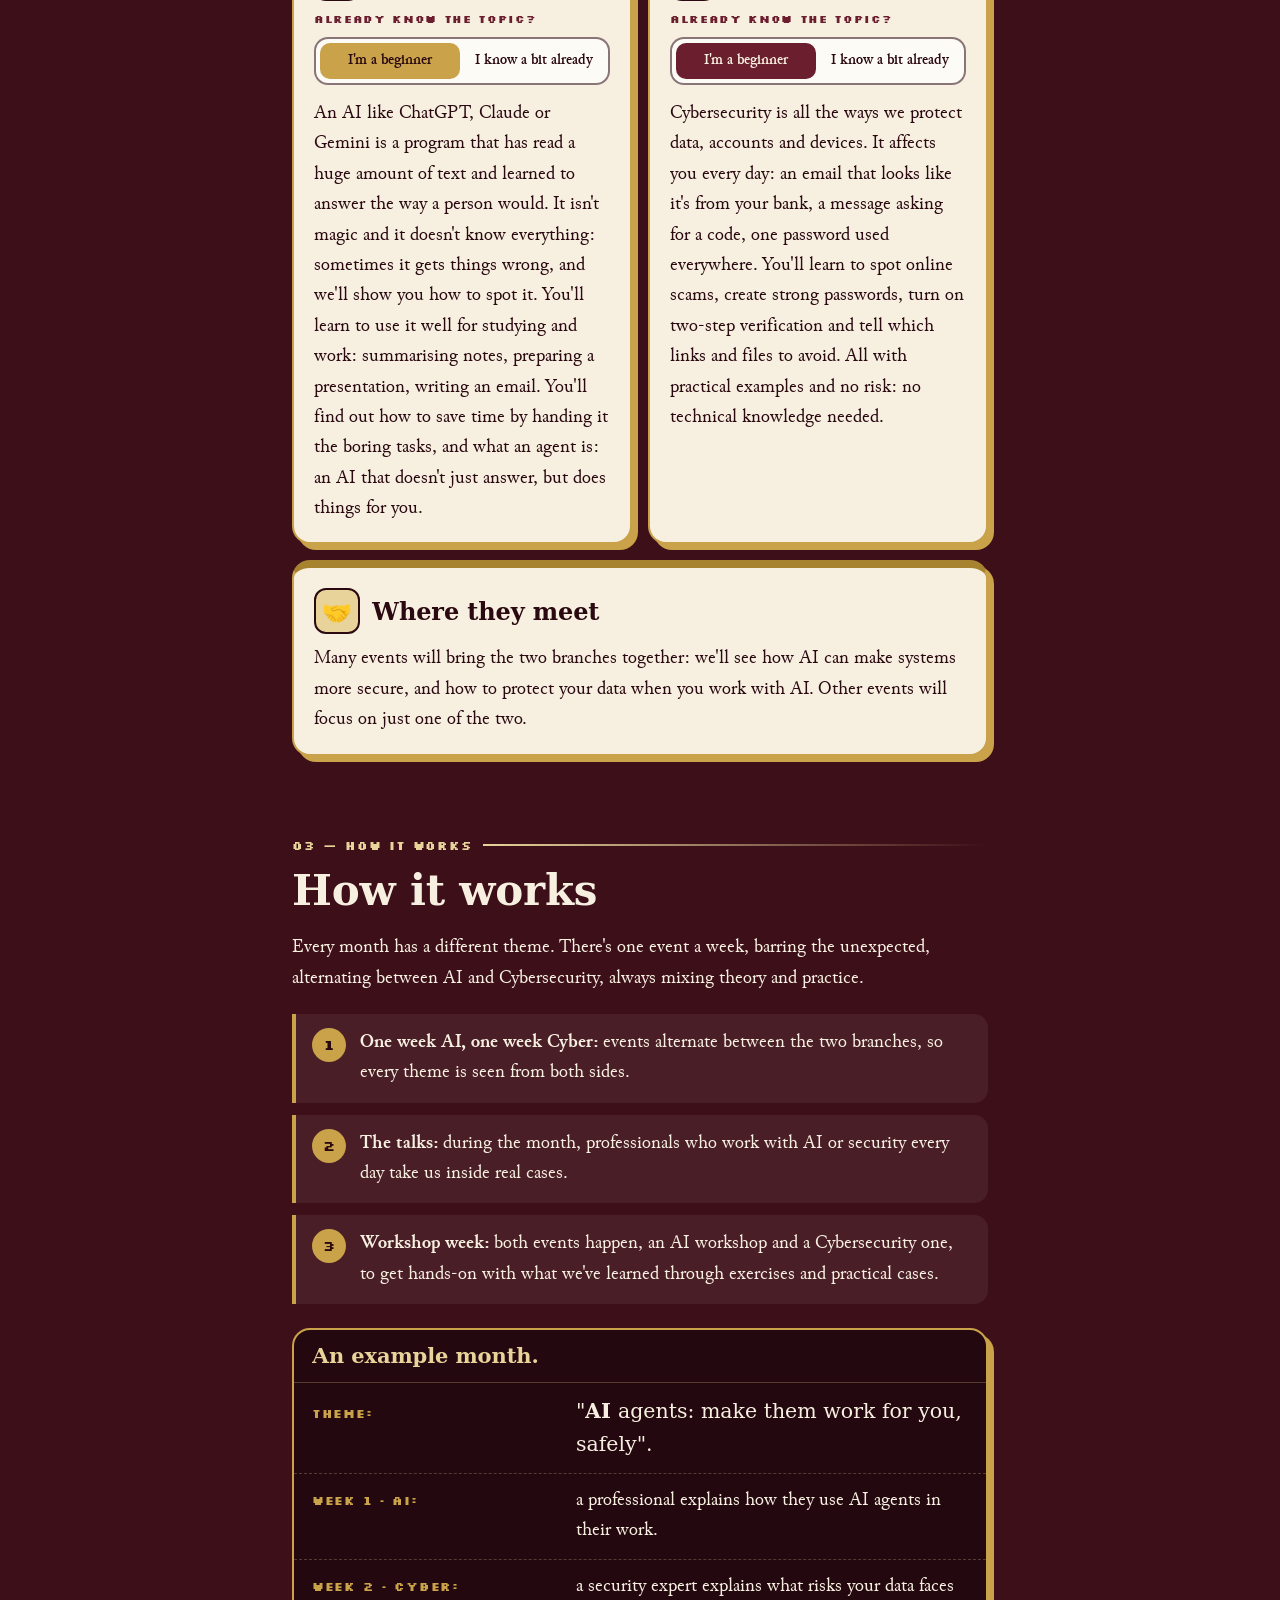
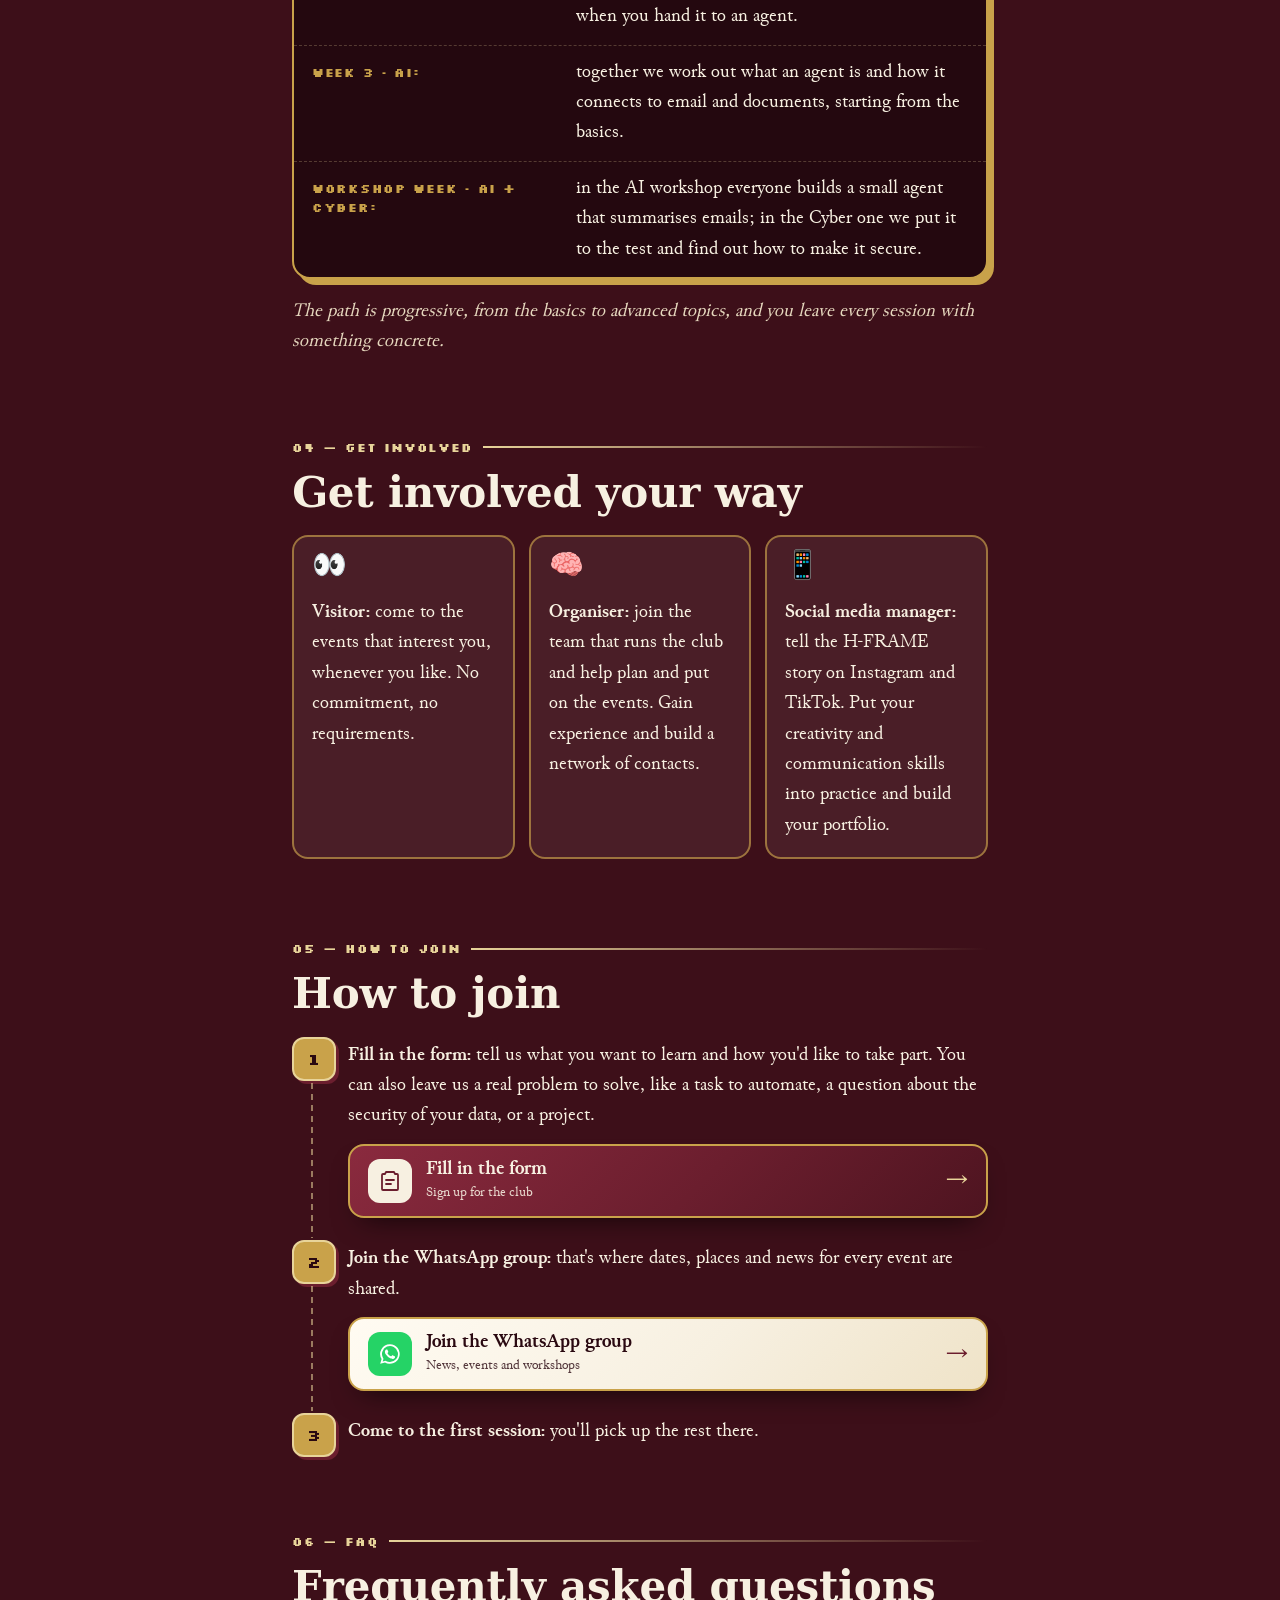
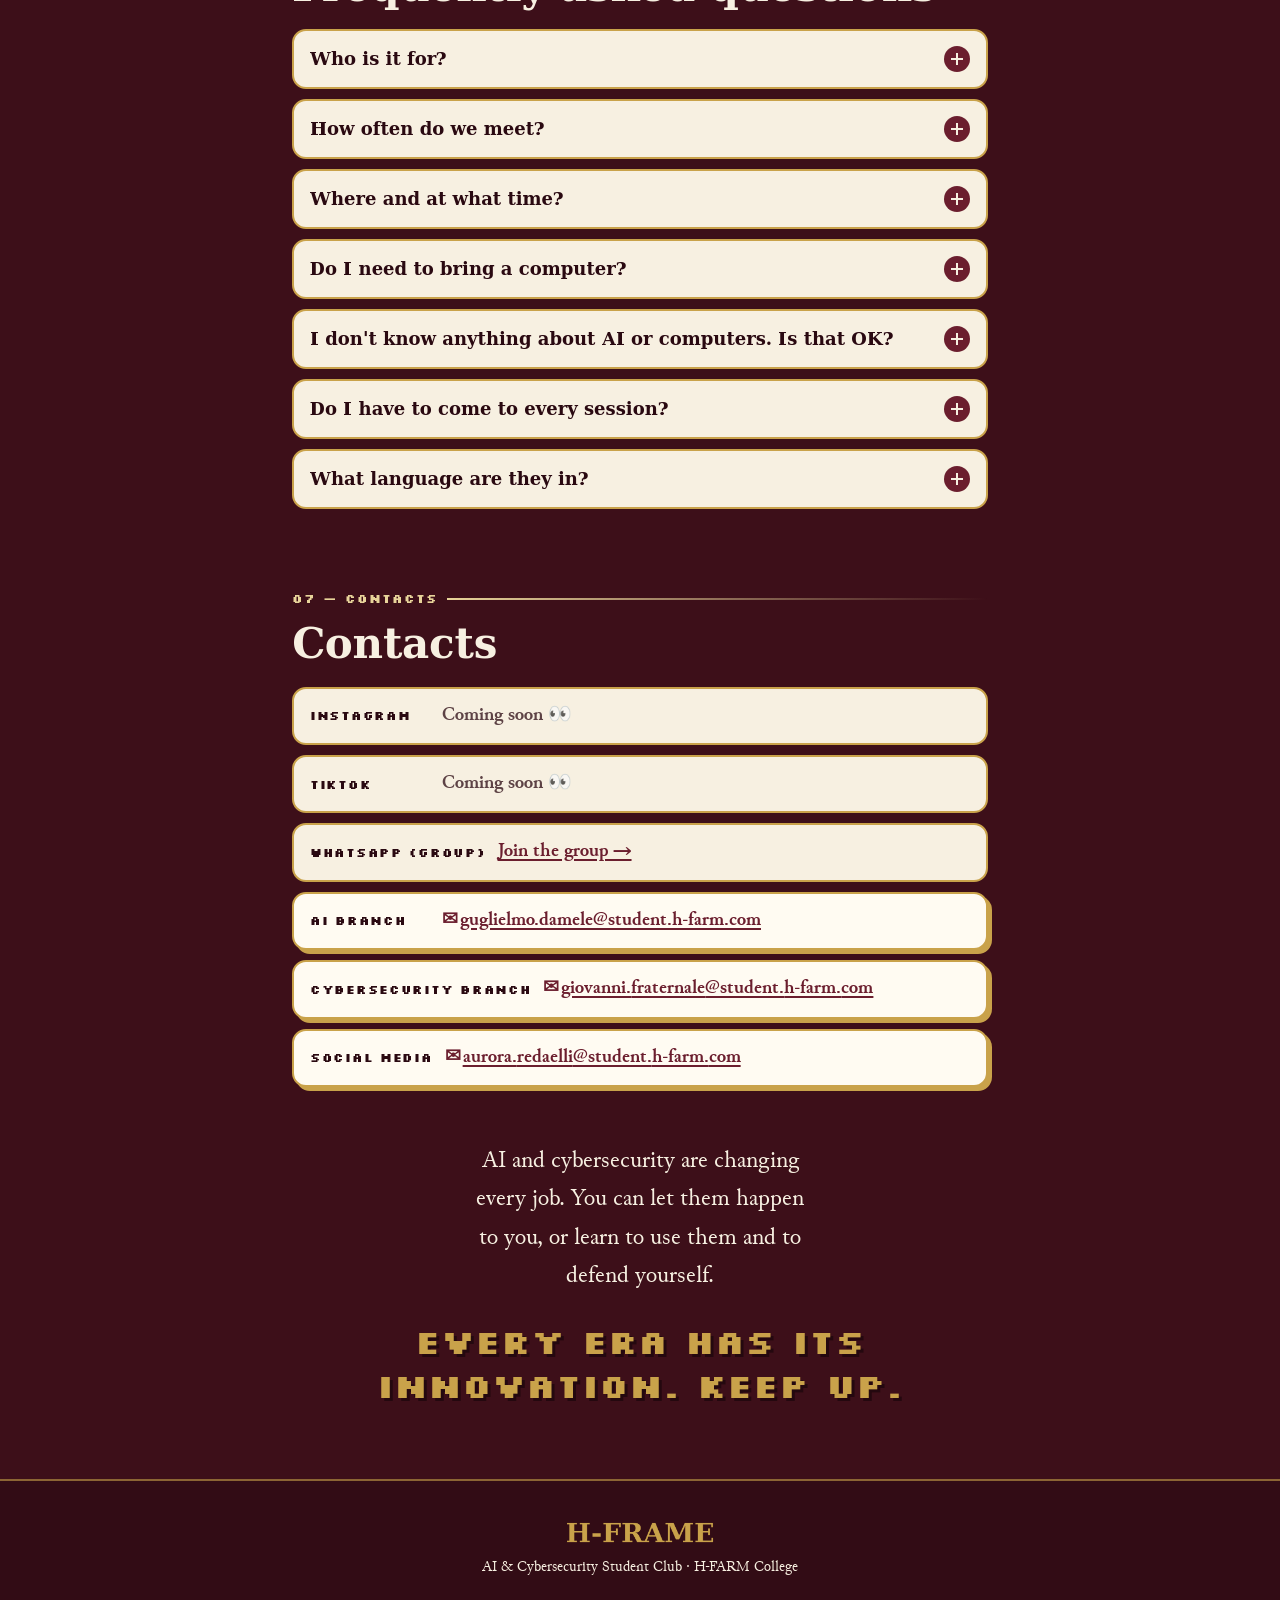
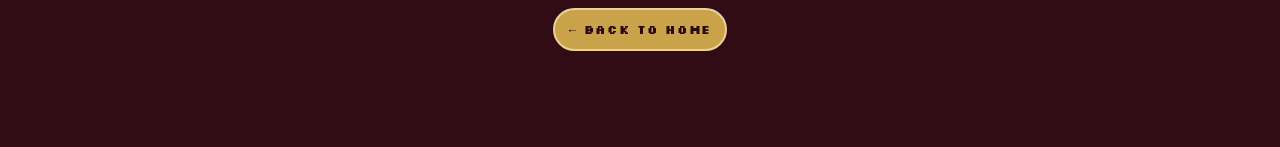
==== commit c43c9157: "v5: bordeaux & gold restyle, v5 logo/favicon/og, social media contact" ====
--- a/info/index.html
+++ b/info/index.html
@@ -5,21 +5,21 @@
 <meta name="viewport" content="width=device-width, initial-scale=1, viewport-fit=cover">
 <title>Info · H-FRAME · AI &amp; Cybersecurity Club</title>
 <meta name="description" content="Tutto su H-FRAME, il club di H-FARM College per AI e cybersecurity: cos'è, come funziona, come partecipare e come entrare.">
-<meta name="theme-color" content="#C2DCB9">
+<meta name="theme-color" content="#3D0F19">
 <meta property="og:title" content="Info · H-FRAME · AI & Cybersecurity Club">
 <meta property="og:description" content="Tutto su H-FRAME: cos'è, come funziona, come partecipare e come entrare.">
-<meta property="og:image" content="https://gudamee.github.io/h-frame/assets/og-v4.png">
+<meta property="og:image" content="https://gudamee.github.io/h-frame/assets/og-v5.png">
 <meta property="og:url" content="https://gudamee.github.io/h-frame/info/">
 <meta property="og:type" content="website">
 <meta name="twitter:card" content="summary_large_image">
-<link rel="icon" href="../assets/favicon-v4.png">
-<link rel="apple-touch-icon" href="../assets/apple-touch-icon-v4.png">
+<link rel="icon" href="../assets/favicon-v5.png">
+<link rel="apple-touch-icon" href="../assets/apple-touch-icon-v5.png">
 <link rel="preload" href="../assets/fonts/JunicodeVF-Roman-latin.woff2" as="font" type="font/woff2" crossorigin>
 <link rel="preload" href="../assets/fonts/DejaVuSerif-Bold-sub.woff2" as="font" type="font/woff2" crossorigin>
 <link rel="preload" href="../assets/fonts/Silkscreen-Bold.woff2" as="font" type="font/woff2" crossorigin>
-<link rel="stylesheet" href="info.css?v=20261115g">
-<script src="../config.js?v=20261115g"></script>
-<script src="info-i18n.js?v=20261115g"></script>
+<link rel="stylesheet" href="info.css?v=20261116a">
+<script src="../config.js?v=20261116a"></script>
+<script src="info-i18n.js?v=20261116a"></script>
 <script>/* lingua: stessa scelta della home (localStorage "hframe-lang"), oppure ?lang=it|en */
 (function(){var l=null;try{l=localStorage.getItem("hframe-lang")}catch(e){}
 var q=new URLSearchParams(location.search).get("lang");if(q==="it"||q==="en")l=q;
@@ -32,7 +32,7 @@
 
 <header class="top">
   <a class="home" href="../" data-i18n-attr="aria-label:home" aria-label="Torna alla home">
-    <img src="../assets/hframe-logo-v4.png" alt="H-FRAME" width="2048" height="316">
+    <img src="../assets/hframe-logo-v5.png" alt="H-FRAME" width="2048" height="316">
   </a>
   <div class="lang-toggle" role="group" data-i18n-attr="aria-label:toggleLabel" aria-label="Lingua">
     <button type="button" data-set="it" aria-label="Italiano">IT</button>
@@ -43,7 +43,7 @@
 <main id="content"><!-- contenuto generato da info.js con i testi di info-i18n.js --></main>
 
 <footer class="foot">
-  <a class="foot-home" href="../"><img src="../assets/hframe-logo-v4.png" alt="H-FRAME" width="2048" height="316" loading="lazy"></a>
+  <a class="foot-home" href="../"><img src="../assets/hframe-logo-v5.png" alt="H-FRAME" width="2048" height="316" loading="lazy"></a>
   <p data-i18n="footer">Club studentesco di AI &amp; Cybersecurity · H-FARM College</p>
   <p><a class="back" href="../" data-i18n="backHome">← Torna alla home</a></p>
 </footer>
@@ -60,6 +60,6 @@
   </div>
 </div>
 
-<script src="info.js?v=20261115g"></script>
+<script src="info.js?v=20261116a"></script>
 </body>
 </html>
--- a/info/info.css
+++ b/info/info.css
@@ -1,12 +1,15 @@
 /* =====================================================================
-   H-FRAME — pagina INFO. Stessa identità della home:
-   sfondo #C2DCB9, testo nero, titoli DejaVu Serif Bold ("HFrame Serif"),
-   testo Junicode, etichette Silkscreen; accenti #187A30 #003A0A #88B884.
+   H-FRAME — pagina INFO. Stessa identità della home (v5 bordeaux & oro):
+   fondo bordeaux profondo #3D0F19, testo avorio #F7F0E1, accenti oro #C9A24A / #E8D49A;
+   schede su avorio con inchiostro #2A0911 e accenti bordeaux #6B1E2E.
+   Titoli DejaVu Serif Bold ("HFrame Serif"), testo Junicode, etichette Silkscreen.
    Leggera: niente canvas, solo CSS + un piccolo JS.
    ===================================================================== */
 :root{
-  --bg:#C2DCB9; --bg-l:#D6EACF; --green:#187A30; --green-d:#003A0A; --sage:#88B884; --sage-l:#C3DCB8; --white:#fff;
-  --navy:#23254E; --terra:#E2725B;
+  --bg:#3D0F19; --bg-l:#F7F0E1; --green:#C9A24A; --green-d:#E8D49A; --sage:#C9A24A; --sage-l:#E8D49A; --white:#fff;
+  --navy:#6B1E2E; --terra:#E8D49A;
+  --bx:#6B1E2E; --bx-l:#8A2A3E; --bx-d:#3D0F19; --bx-dd:#24080F; --gold:#C9A24A; --gold-l:#E8D49A; --gold-d:#A8832F;
+  --ivory:#F7F0E1; --muted:#E6D8BE; --ink:#2A0911;
   --ease:cubic-bezier(.2,.8,.2,1);
   --serif:"Junicode",Georgia,"Times New Roman",serif;
   --title:"HFrame Serif","DejaVu Serif",Georgia,serif;
@@ -20,7 +23,7 @@
 
 *{box-sizing:border-box;margin:0;padding:0}
 html{-webkit-text-size-adjust:100%;overflow-x:clip;scroll-padding-top:calc(var(--head-h) + 18px)}
-body{font-family:var(--serif);color:#000;background:var(--bg);overflow-x:clip;-webkit-font-smoothing:antialiased;
+body{font-family:var(--serif);color:var(--ivory);background:var(--bg);overflow-x:clip;-webkit-font-smoothing:antialiased;
   font-size:clamp(17px,4.4vw,19px);line-height:1.6}
 a{color:inherit}
 img{display:block;max-width:100%}
@@ -28,26 +31,26 @@
 /* sfondo: gradiente + griglia "circuito" leggerissima (statica) */
 .bgfx{position:fixed;inset:0;z-index:-1;pointer-events:none;
   background:
-    radial-gradient(90% 50% at 85% 0%,rgba(255,255,255,.55),transparent 60%),
-    radial-gradient(80% 60% at 0% 100%,rgba(136,184,132,.45),transparent 60%),
-    linear-gradient(rgba(0,58,10,.06) 1px,transparent 1px) 0 0/44px 44px,
-    linear-gradient(90deg,rgba(0,58,10,.06) 1px,transparent 1px) 0 0/44px 44px,
+    radial-gradient(90% 50% at 85% 0%,rgba(138,42,62,.75),transparent 60%),
+    radial-gradient(80% 60% at 0% 100%,rgba(201,162,74,.12),transparent 60%),
+    linear-gradient(rgba(232,212,154,.045) 1px,transparent 1px) 0 0/44px 44px,
+    linear-gradient(90deg,rgba(232,212,154,.045) 1px,transparent 1px) 0 0/44px 44px,
     var(--bg)}
-.progress{position:fixed;top:0;left:0;right:0;height:3px;z-index:70;background:rgba(0,58,10,.12)}
+.progress{position:fixed;top:0;left:0;right:0;height:3px;z-index:70;background:rgba(232,212,154,.12)}
 .progress span{display:block;height:100%;transform-origin:0 50%;transform:scaleX(0);
-  background:linear-gradient(90deg,#000,var(--green-d),var(--green))}
+  background:linear-gradient(90deg,var(--bx-l),var(--gold),var(--gold-l))}
 
 /* ---------- header ---------- */
 .top{position:sticky;top:0;z-index:60;height:var(--head-h);display:flex;align-items:center;justify-content:space-between;
-  padding:0 12px 0 16px;padding-top:env(safe-area-inset-top);background:var(--bg);border-bottom:2px solid #000}
+  padding:0 12px 0 16px;padding-top:env(safe-area-inset-top);background:var(--bg);border-bottom:2px solid rgba(201,162,74,.7)}
 .home{display:block;padding:8px 4px;border-radius:8px}
 .home img{height:19px;width:auto;transition:transform .35s var(--ease)}
 .home:hover img,.home:focus-visible img{transform:translateX(-3px)}
 .home:focus-visible{outline:3px solid var(--green);outline-offset:2px}
-.lang-toggle{display:flex;padding:3px;gap:2px;border:2px solid #000;border-radius:999px;background:rgba(255,255,255,.6)}
+.lang-toggle{display:flex;padding:3px;gap:2px;border:2px solid var(--gold);border-radius:999px;background:rgba(36,8,15,.7)}
 .lang-toggle button{appearance:none;border:0;cursor:pointer;font:700 12px/1 var(--pixel);letter-spacing:.04em;
-  padding:7px 11px;border-radius:999px;background:transparent;color:#000;transition:background .25s,color .25s}
-.lang-toggle button[aria-pressed="true"]{background:#000;color:var(--bg)}
+  padding:7px 11px;border-radius:999px;background:transparent;color:var(--ivory);transition:background .25s,color .25s}
+.lang-toggle button[aria-pressed="true"]{background:var(--gold);color:var(--ink)}
 
 /* ---------- layout ---------- */
 main{width:min(100%,760px);margin:0 auto;padding:0 20px}
@@ -65,19 +68,19 @@
 .hero{padding:30px 0 10px}
 .hero h1{font-size:clamp(27px,7.6vw,50px);margin:6px 0 14px}
 .hero h1 .hl{color:var(--green)}
-.hero .sub{font-size:clamp(17px,4.6vw,21px);color:#1C2B18}
-.toc{margin-top:24px;border:2px solid #000;border-radius:18px;background:rgba(255,255,255,.55);box-shadow:6px 6px 0 #000;padding:16px 10px 10px}
-.toc-title{font-family:var(--pixel);font-weight:700;font-size:13px;letter-spacing:.08em;text-transform:uppercase;padding:0 10px 8px;color:var(--green-d)}
+.hero .sub{font-size:clamp(17px,4.6vw,21px);color:var(--muted)}
+.toc{margin-top:24px;border:2px solid var(--gold);border-radius:18px;background:var(--ivory);color:var(--ink);box-shadow:6px 6px 0 var(--gold);padding:16px 10px 10px}
+.toc-title{font-family:var(--pixel);font-weight:700;font-size:13px;letter-spacing:.08em;text-transform:uppercase;padding:0 10px 8px;color:var(--bx)}
 .toc ol,.sheet-list{list-style:none;counter-reset:t}
 .toc a,.sheet-list a{counter-increment:t;display:flex;align-items:center;gap:12px;padding:11px 10px;border-radius:12px;text-decoration:none;
   font-family:var(--title);font-weight:700;font-size:clamp(17px,4.6vw,19px);line-height:1.2;transition:background .25s,transform .25s var(--ease)}
 .toc a::before,.sheet-list a::before{content:counter(t,decimal-leading-zero);flex:none;width:36px;height:30px;display:grid;place-items:center;
-  font:700 12px/1 var(--pixel);border-radius:8px;background:#000;color:var(--bg)}
-.toc a::after,.sheet-list a::after{content:"↓";margin-left:auto;font-family:var(--serif);color:var(--green);transition:transform .25s var(--ease)}
-.toc a:hover,.toc a:focus-visible,.sheet-list a:hover,.sheet-list a:focus-visible{background:rgba(24,122,48,.12);outline:none}
+  font:700 12px/1 var(--pixel);border-radius:8px;background:var(--bx);color:var(--gold-l)}
+.toc a::after,.sheet-list a::after{content:"↓";margin-left:auto;font-family:var(--serif);color:var(--bx);transition:transform .25s var(--ease)}
+.toc a:hover,.toc a:focus-visible,.sheet-list a:hover,.sheet-list a:focus-visible{background:rgba(107,30,46,.1);outline:none}
 .toc a:hover::after,.sheet-list a:hover::after{transform:translateY(3px)}
-.sheet-list a.on{background:#000;color:var(--bg)}
-.sheet-list a.on::before{background:var(--green);color:#fff}
+.sheet-list a.on{background:var(--bx);color:var(--ivory)}
+.sheet-list a.on::before{background:var(--gold);color:var(--ink)}
 .sheet-list a.on::after{color:var(--sage)}
 
 /* ---------- 1. cos'è ---------- */
@@ -86,48 +89,48 @@
 
 /* ---------- 2. branche ---------- */
 .cards{display:grid;gap:16px}
-.card{position:relative;border:2px solid #000;border-radius:18px;padding:20px 20px 18px;background:rgba(255,255,255,.6);box-shadow:6px 6px 0 #000}
+.card{position:relative;border:2px solid var(--gold);border-radius:18px;padding:20px 20px 18px;background:var(--ivory);color:var(--ink);box-shadow:6px 6px 0 var(--gold)}
 .card h3{display:flex;align-items:center;gap:12px;margin-bottom:10px}
-.card .emo{flex:none;width:46px;height:46px;border-radius:12px;display:grid;place-items:center;font-size:24px;border:2px solid #000}
+.card .emo{flex:none;width:46px;height:46px;border-radius:12px;display:grid;place-items:center;font-size:24px;border:2px solid var(--ink)}
 .card.ai .emo{background:var(--sage)}
 .card.cyber .emo{background:var(--navy)}
 .card.both .emo{background:var(--terra)}
 .card.ai{border-top:8px solid var(--green)}
 .card.cyber{border-top:8px solid var(--navy)}
-.card.both{border-top:8px solid var(--terra)}
+.card.both{border-top:8px solid var(--gold-d)}
 @media (min-width:760px){.cards{grid-template-columns:1fr 1fr}.card.both{grid-column:1/-1}}
 
 /* livello di lettura (prime armi / ne so già qualcosa) */
 .lvl{margin:2px 0 14px}
-.lvl-q{font-family:var(--pixel);font-weight:700;font-size:11px;letter-spacing:.06em;text-transform:uppercase;color:var(--green-d);margin-bottom:8px}
-.lvl-btns{display:grid;grid-template-columns:1fr 1fr;gap:4px;padding:4px;border:2px solid #000;border-radius:14px;background:rgba(255,255,255,.7)}
-.lvl-btns button{appearance:none;border:0;cursor:pointer;border-radius:10px;padding:9px 8px;background:transparent;color:#000;
+.lvl-q{font-family:var(--pixel);font-weight:700;font-size:11px;letter-spacing:.06em;text-transform:uppercase;color:var(--bx);margin-bottom:8px}
+.lvl-btns{display:grid;grid-template-columns:1fr 1fr;gap:4px;padding:4px;border:2px solid rgba(42,9,17,.55);border-radius:14px;background:rgba(255,255,255,.7)}
+.lvl-btns button{appearance:none;border:0;cursor:pointer;border-radius:10px;padding:9px 8px;background:transparent;color:var(--ink);
   font:600 clamp(14px,3.8vw,15px)/1.2 var(--serif);transition:background .25s,color .25s,transform .2s var(--ease)}
-.lvl-btns button:hover{background:rgba(24,122,48,.12)}
-.lvl-btns button[aria-pressed="true"]{background:#000;color:#fff}
-.card.ai .lvl-btns button[aria-pressed="true"]{background:var(--green)}
+.lvl-btns button:hover{background:rgba(107,30,46,.1)}
+.lvl-btns button[aria-pressed="true"]{background:var(--ink);color:var(--ivory)}
+.card.ai .lvl-btns button[aria-pressed="true"]{background:var(--gold);color:var(--ink)}
 .card.cyber .lvl-btns button[aria-pressed="true"]{background:var(--navy)}
 .lvl-btns button:active{transform:scale(.97)}
-.lvl-btns button:focus-visible{outline:3px solid var(--green);outline-offset:1px}
+.lvl-btns button:focus-visible{outline:3px solid var(--bx);outline-offset:1px}
 .lvl-body{overflow:hidden}
 
 /* ---------- 3. come funziona ---------- */
 .steps{list-style:none;counter-reset:s;display:grid;gap:12px;margin:20px 0}
-.steps li{counter-increment:s;display:flex;gap:14px;align-items:flex-start;padding:14px 16px;border-left:4px solid var(--green);background:rgba(255,255,255,.45);border-radius:0 14px 14px 0}
-.steps li::before{content:counter(s);flex:none;width:34px;height:34px;border-radius:50%;display:grid;place-items:center;background:#000;color:var(--bg);font:700 14px/1 var(--pixel)}
-.month{margin:24px 0 18px;border:2px solid #000;border-radius:18px;overflow:hidden;background:#000;color:var(--bg);box-shadow:6px 6px 0 var(--green)}
-.month h3{padding:14px 18px;font-size:clamp(18px,4.8vw,21px);color:#fff;border-bottom:1px solid rgba(195,220,184,.25)}
+.steps li{counter-increment:s;display:flex;gap:14px;align-items:flex-start;padding:14px 16px;border-left:4px solid var(--gold);background:rgba(247,240,225,.07);border-radius:0 14px 14px 0}
+.steps li::before{content:counter(s);flex:none;width:34px;height:34px;border-radius:50%;display:grid;place-items:center;background:var(--gold);color:var(--ink);font:700 14px/1 var(--pixel)}
+.month{margin:24px 0 18px;border:2px solid var(--gold);border-radius:18px;overflow:hidden;background:var(--bx-dd);color:var(--ivory);box-shadow:6px 6px 0 var(--gold)}
+.month h3{padding:14px 18px;font-size:clamp(18px,4.8vw,21px);color:var(--gold-l);border-bottom:1px solid rgba(232,212,154,.25)}
 .month ol{list-style:none}
-.month li{display:grid;grid-template-columns:1fr;gap:2px;padding:12px 18px;border-top:1px dashed rgba(195,220,184,.25)}
+.month li{display:grid;grid-template-columns:1fr;gap:2px;padding:12px 18px;border-top:1px dashed rgba(232,212,154,.25)}
 .month li:first-child{border-top:0}
 .month li strong{font-family:var(--pixel);font-size:12px;letter-spacing:.06em;text-transform:uppercase;color:var(--sage)}
-.month li:first-child span{font-family:var(--title);font-size:1.08em;color:#fff}
+.month li:first-child span{font-family:var(--title);font-size:1.08em;color:var(--ivory)}
 @media (min-width:640px){.month li{grid-template-columns:250px 1fr;gap:14px;align-items:baseline}}
-.note{font-style:italic;color:#1C2B18}
+.note{font-style:italic;color:var(--muted)}
 
 /* ---------- 4. partecipa ---------- */
 .roles{display:grid;gap:14px}
-.role{display:flex;gap:14px;align-items:flex-start;padding:16px 18px;border:2px solid #000;border-radius:16px;background:rgba(255,255,255,.55)}
+.role{display:flex;gap:14px;align-items:flex-start;padding:16px 18px;border:2px solid rgba(201,162,74,.65);border-radius:16px;background:rgba(247,240,225,.07)}
 .role .emo{flex:none;font-size:28px;line-height:1.1}
 @media (min-width:760px){.roles{grid-template-columns:repeat(3,1fr)}.role{flex-direction:column}}
 
@@ -135,13 +138,13 @@
 .enter{list-style:none;counter-reset:e;display:grid;gap:18px}
 .enter>li{counter-increment:e;position:relative;padding:4px 0 4px 56px}
 .enter>li::before{content:counter(e);position:absolute;left:0;top:0;width:40px;height:40px;border-radius:12px;display:grid;place-items:center;
-  background:var(--green);color:#fff;font:700 16px/1 var(--pixel);border:2px solid #000;box-shadow:3px 3px 0 #000}
-.enter>li:not(:last-child)::after{content:"";position:absolute;left:19px;top:46px;bottom:-16px;width:2px;background:repeating-linear-gradient(#000 0 6px,transparent 6px 11px)}
+  background:var(--gold);color:var(--ink);font:700 16px/1 var(--pixel);border:2px solid var(--gold-l);box-shadow:3px 3px 0 var(--bx)}
+.enter>li:not(:last-child)::after{content:"";position:absolute;left:19px;top:46px;bottom:-16px;width:2px;background:repeating-linear-gradient(rgba(232,212,154,.55) 0 6px,transparent 6px 11px)}
 .enter .btn{margin-top:12px}
 
 /* pulsanti (stessi della home) */
 .btn{position:relative;overflow:hidden;display:flex;align-items:center;gap:14px;min-height:72px;padding:12px 18px;border-radius:16px;
-  text-decoration:none;border:2px solid #000;box-shadow:0 12px 26px -14px rgba(0,30,5,.55);isolation:isolate;
+  text-decoration:none;border:2px solid var(--gold);box-shadow:0 14px 28px -14px rgba(0,0,0,.7);isolation:isolate;
   transition:transform .3s var(--ease),box-shadow .3s;-webkit-tap-highlight-color:transparent}
 .btn::before{content:"";position:absolute;inset:0;z-index:-1;background:linear-gradient(110deg,transparent 30%,rgba(255,255,255,.35) 50%,transparent 70%);transform:translateX(-120%)}
 .reveal.in .btn::before{animation:sweep 1.1s .35s var(--ease) both}
@@ -156,71 +159,73 @@
 .txt small{font-size:14px}
 .arr{font-size:22px;transition:transform .3s var(--ease)}
 .btn:hover .arr{transform:translateX(5px)}
-.btn.b-form{background:linear-gradient(135deg,#34387A,#23254E 55%,#15173A);color:#fff}
-.btn.b-form .ico{background:#fff;color:#23254E}
-.btn.b-form small{color:rgba(255,255,255,.85)}
-.btn.b-wa{background:linear-gradient(135deg,#3BE07A,#25D366 55%,#1DB954);color:#062A14}
-.btn.b-wa .ico{background:#062A14;color:#25D366}
-.btn.b-wa small{color:rgba(6,42,20,.8)}
+.btn.b-form{background:linear-gradient(135deg,var(--bx-l),var(--bx) 55%,#4E1420);color:var(--ivory)}
+.btn.b-form .ico{background:var(--ivory);color:var(--bx)}
+.btn.b-form small{color:rgba(247,240,225,.88)}
+.btn.b-form .arr{color:var(--gold-l)}
+.btn.b-wa{background:linear-gradient(135deg,#FFFBF2,var(--ivory) 55%,#EFE3C8);color:var(--ink)}
+.btn.b-wa .ico{background:#25D366;color:#fff}
+.btn.b-wa small{color:rgba(42,9,17,.8)}
+.btn.b-wa .arr{color:var(--bx)}
 
 /* ---------- 6. FAQ (accordion) ---------- */
 .faq{display:grid;gap:10px}
-.faq details{border:2px solid #000;border-radius:14px;background:rgba(255,255,255,.55);overflow:hidden;transition:box-shadow .3s,background .3s}
-.faq details[open]{background:rgba(255,255,255,.8);box-shadow:5px 5px 0 var(--green)}
+.faq details{border:2px solid var(--gold);border-radius:14px;background:var(--ivory);color:var(--ink);overflow:hidden;transition:box-shadow .3s,background .3s}
+.faq details[open]{background:#FFFBF2;box-shadow:5px 5px 0 var(--gold)}
 .faq summary{list-style:none;cursor:pointer;display:flex;align-items:center;gap:12px;padding:15px 16px;font-family:var(--title);font-weight:700;
   font-size:clamp(16px,4.4vw,18px);line-height:1.25;-webkit-tap-highlight-color:transparent}
 .faq summary::-webkit-details-marker{display:none}
-.faq summary::after{content:"";flex:none;margin-left:auto;width:26px;height:26px;border-radius:50%;background:#000;
+.faq summary::after{content:"";flex:none;margin-left:auto;width:26px;height:26px;border-radius:50%;background:var(--bx);
   -webkit-mask:none;transition:transform .35s var(--ease),background .3s;
-  background-image:linear-gradient(var(--bg),var(--bg)),linear-gradient(var(--bg),var(--bg));
+  background-image:linear-gradient(var(--ivory),var(--ivory)),linear-gradient(var(--ivory),var(--ivory));
   background-size:12px 2px,2px 12px;background-position:center;background-repeat:no-repeat}
-.faq details[open] summary::after{transform:rotate(135deg);background-color:var(--green)}
-.faq summary:focus-visible{outline:3px solid var(--green);outline-offset:-3px}
+.faq details[open] summary::after{transform:rotate(135deg);background-color:var(--gold-d)}
+.faq summary:focus-visible{outline:3px solid var(--bx);outline-offset:-3px}
 .faq .ans{padding:0 16px 16px}
-.faq .ans a.inl{font-weight:700;color:var(--green-d);text-decoration:underline;text-decoration-thickness:2px;text-underline-offset:3px}
+.faq .ans a.inl{font-weight:700;color:var(--bx);text-decoration:underline;text-decoration-thickness:2px;text-underline-offset:3px}
 .faq details[open] .ans{animation:ansIn .4s var(--ease)}
 @keyframes ansIn{from{opacity:0;transform:translateY(-6px)}}
 
 /* ---------- 7. contatti ---------- */
 .contacts{list-style:none;display:grid;gap:10px}
-.contacts li{display:flex;align-items:center;gap:12px;flex-wrap:wrap;padding:12px 16px;border:2px solid #000;border-radius:14px;background:rgba(255,255,255,.55)}
+.contacts li{display:flex;align-items:center;gap:12px;flex-wrap:wrap;padding:12px 16px;border:2px solid var(--gold);border-radius:14px;background:var(--ivory);color:var(--ink)}
 .contacts .k{font-family:var(--pixel);font-weight:700;font-size:12px;letter-spacing:.06em;text-transform:uppercase;min-width:120px}
-.contacts a{font-weight:700;color:var(--green-d);text-decoration-thickness:2px;text-underline-offset:3px;word-break:break-word;overflow-wrap:anywhere;min-width:0}
+.contacts a{font-weight:700;color:var(--bx);text-decoration-thickness:2px;text-underline-offset:3px;word-break:break-word;overflow-wrap:anywhere;min-width:0}
 .contacts .soon{font-weight:700;opacity:.75}
-.contacts li.mail{background:#fff;border-color:var(--green-d);box-shadow:3px 3px 0 var(--green-d)}
+.contacts li.mail{background:#FFFBF2;border-color:var(--gold);box-shadow:4px 4px 0 var(--gold)}
 .contacts li.mail a::before{content:'✉ ';text-decoration:none;display:inline-block;margin-right:2px}
 @media (max-width:520px){.contacts li.mail{flex-direction:column;align-items:flex-start;gap:4px}}
 .closing{margin:56px 0 64px;text-align:center}
 .closing p:first-child{font-size:clamp(19px,5vw,24px);max-width:30ch;margin:0 auto}
-.closing .punch{margin-top:22px;font-family:var(--pixel);font-weight:700;font-size:clamp(20px,6vw,34px);line-height:1.3;color:var(--green);
-  text-shadow:3px 3px 0 #000;text-transform:uppercase}
+.closing .punch{margin-top:22px;font-family:var(--pixel);font-weight:700;font-size:clamp(20px,6vw,34px);line-height:1.3;color:var(--gold);
+  text-shadow:3px 3px 0 var(--bx-dd);text-transform:uppercase}
 
 /* segnaposto da completare: ben visibili */
 mark.ph{background:#FFE45C;color:#000;padding:1px 5px;border-radius:5px;outline:2px dashed #B38F00;outline-offset:1px;box-decoration-break:clone;-webkit-box-decoration-break:clone}
 
 /* ---------- footer ---------- */
-.foot{text-align:center;padding:40px 24px calc(96px + env(safe-area-inset-bottom));border-top:2px solid #000;background:rgba(255,255,255,.25);font-size:15px}
+.foot{text-align:center;padding:40px 24px calc(96px + env(safe-area-inset-bottom));border-top:2px solid rgba(201,162,74,.6);background:rgba(36,8,15,.4);font-size:15px}
 .foot img{width:150px;height:auto;margin:0 auto 12px}
 .back{display:inline-block;margin-top:14px;font-family:var(--pixel);font-weight:700;font-size:12px;letter-spacing:.06em;text-transform:uppercase;
-  padding:10px 14px;border:2px solid #000;border-radius:999px;text-decoration:none;background:#fff}
+  padding:10px 14px;border:2px solid var(--gold-l);border-radius:999px;text-decoration:none;background:var(--gold);color:var(--ink)}
 
 /* ---------- pulsante Indice fisso + pannello ---------- */
 .toc-fab{position:fixed;left:50%;bottom:calc(16px + env(safe-area-inset-bottom));z-index:65;display:flex;align-items:center;gap:8px;
-  max-width:calc(100vw - 32px);padding:11px 16px;border:2px solid #000;border-radius:999px;background:#000;color:var(--bg);cursor:pointer;
-  font:700 12px/1 var(--pixel);letter-spacing:.06em;text-transform:uppercase;box-shadow:0 10px 24px -8px rgba(0,30,5,.6);
+  max-width:calc(100vw - 32px);padding:11px 16px;border:2px solid var(--gold);border-radius:999px;background:var(--bx-dd);color:var(--gold-l);cursor:pointer;
+  font:700 12px/1 var(--pixel);letter-spacing:.06em;text-transform:uppercase;box-shadow:0 10px 24px -8px rgba(0,0,0,.7);
   transform:translate(-50%,140%);opacity:0;transition:transform .45s var(--ease),opacity .3s}
 .toc-fab.show{transform:translate(-50%,0);opacity:1}
 .toc-fab svg{width:18px;height:18px;flex:none;fill:none;stroke:currentColor;stroke-width:2.4;stroke-linecap:round}
-.toc-fab .cur{font-family:var(--serif);text-transform:none;letter-spacing:0;font-size:14px;font-weight:600;color:#fff;white-space:nowrap;overflow:hidden;text-overflow:ellipsis;max-width:46vw}
+.toc-fab .cur{font-family:var(--serif);text-transform:none;letter-spacing:0;font-size:14px;font-weight:600;color:var(--ivory);white-space:nowrap;overflow:hidden;text-overflow:ellipsis;max-width:46vw}
 .toc-fab .cur:not(:empty)::before{content:"·";margin-right:8px;color:var(--sage)}
-.toc-sheet{position:fixed;inset:0;z-index:80;background:rgba(0,20,4,.35);display:flex;align-items:flex-end;justify-content:center;padding:12px}
+.toc-sheet{position:fixed;inset:0;z-index:80;background:rgba(20,3,7,.6);display:flex;align-items:flex-end;justify-content:center;padding:12px}
 .toc-sheet[hidden]{display:none}
-.sheet-card{width:min(100%,520px);background:var(--bg-l);border:2px solid #000;border-radius:20px;box-shadow:6px 6px 0 #000;padding:12px 10px 10px;
+.sheet-card{width:min(100%,520px);background:var(--bg-l);color:var(--ink);border:2px solid var(--gold);border-radius:20px;box-shadow:6px 6px 0 var(--gold);padding:12px 10px 10px;
   margin-bottom:env(safe-area-inset-bottom);animation:sheetIn .35s var(--ease)}
 @keyframes sheetIn{from{transform:translateY(30px);opacity:0}}
 .sheet-head{display:flex;align-items:center;justify-content:space-between;padding:2px 8px 8px 10px}
-.sheet-head p{font:700 13px/1 var(--pixel);letter-spacing:.08em;text-transform:uppercase;color:var(--green-d)}
-.sheet-x{appearance:none;border:2px solid #000;background:#fff;border-radius:50%;width:34px;height:34px;cursor:pointer;font-size:15px}
+.sheet-head p{font:700 13px/1 var(--pixel);letter-spacing:.08em;text-transform:uppercase;color:var(--bx)}
+.sheet-x{appearance:none;border:2px solid var(--ink);background:#fff;color:var(--ink);border-radius:50%;width:34px;height:34px;cursor:pointer;font-size:15px}
 
 /* ---------- comparsa allo scroll ---------- */
 .reveal{opacity:0;transform:translateY(22px);transition:opacity .6s var(--ease),transform .6s var(--ease)}
